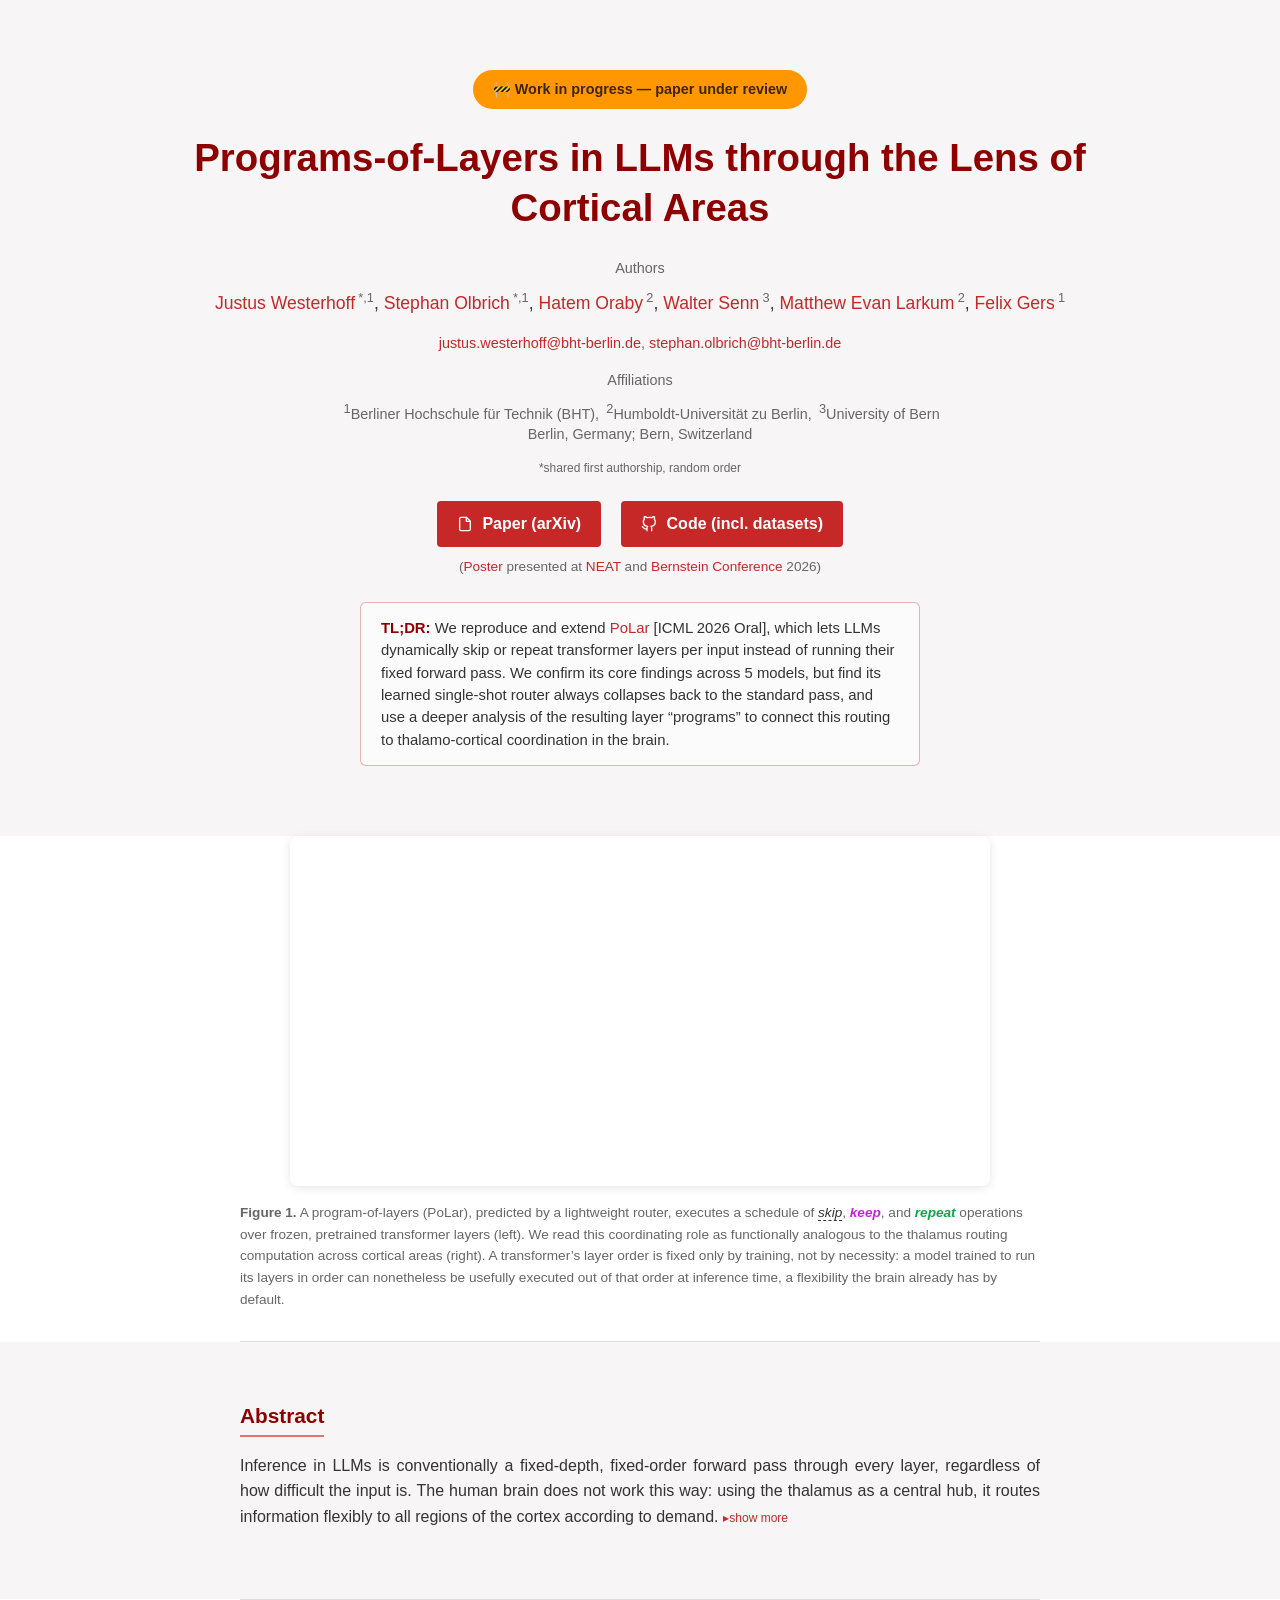
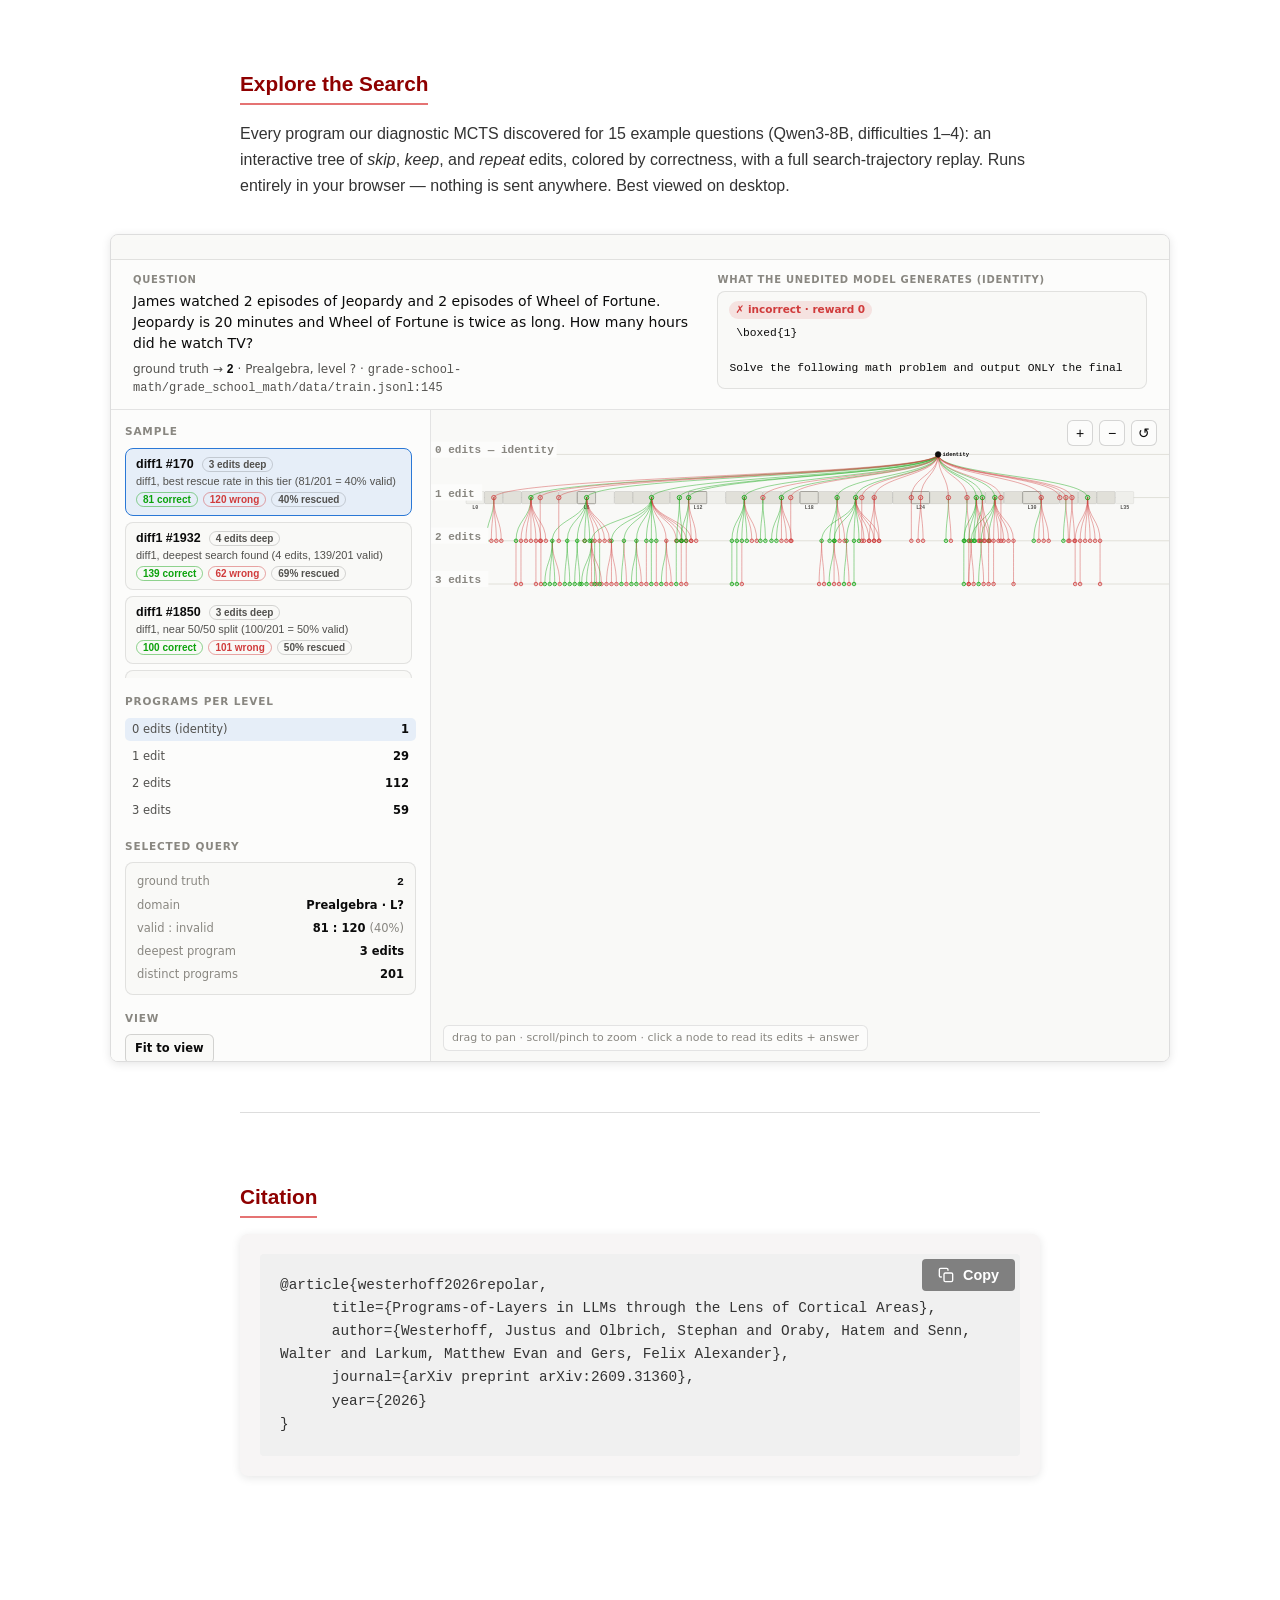
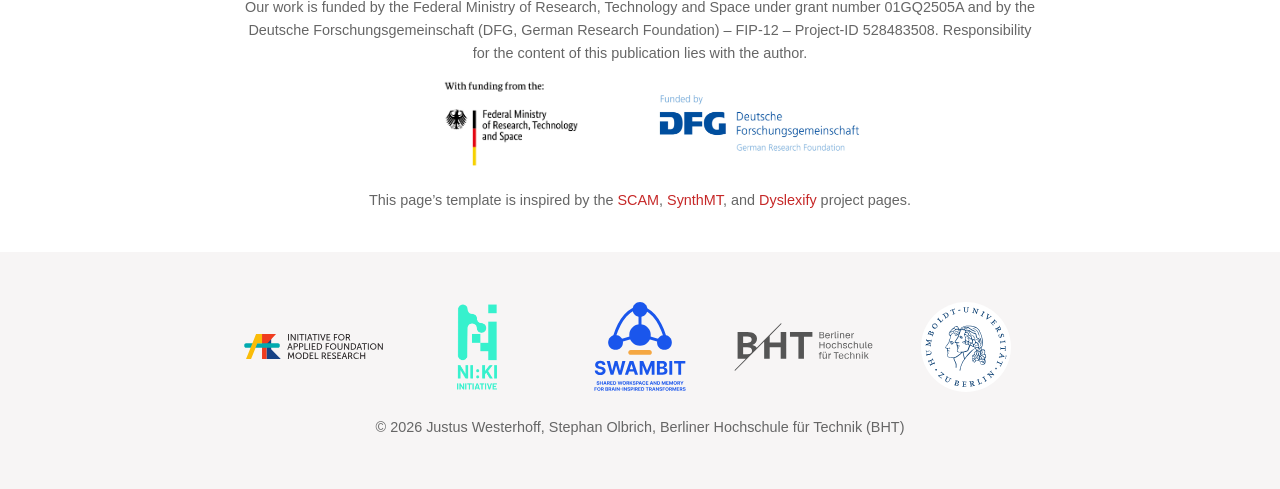
==== index.html @ afc5a44c "Use Bernstein Conference abstract DOI instead of the g-node link" ====
<!DOCTYPE html>
<html lang="en">

<head>
    <meta charset="UTF-8">
    <meta name="viewport" content="width=device-width, initial-scale=1.0">
    <title>RE-PoLar: Programs-of-Layers in LLMs through the Lens of Cortical Areas</title>
    <link rel="stylesheet" href="styles.css">
</head>

<body>
    <header class="header">
        <div class="container">
            <p class="wip-banner">🚧 Work in progress &mdash; paper under review</p>

            <h1>Programs-of-Layers in LLMs through the Lens of Cortical Areas</h1>

            <div class="authors">
                <p class="header-label">Authors</p>
                <p>
                    <a href="https://www.linkedin.com/in/justus-westerhoff/">Justus Westerhoff</a><sup>*,1</sup>,
                    <a href="https://www.linkedin.com/in/stephan-olbrich/">Stephan Olbrich</a><sup>*,1</sup>,
                    <a href="https://www.projekte.hu-berlin.de/de/larkum-de/people/about-us-1">Hatem
                        Oraby</a><sup>2</sup>,
                    <a
                        href="https://www.bme.master.unibe.ch/about_us/faculty/prof_dr_senn_walter_martin/index_eng.html">Walter
                        Senn</a><sup>3</sup>,
                    <a href="https://www.projekte.hu-berlin.de/en/larkum/people/matthew-larkum-en">Matthew Evan
                        Larkum</a><sup>2</sup>,
                    <a href="https://prof.bht-berlin.de/gers">Felix Gers</a><sup>1</sup>
                </p>
                <p class="affiliations contact">
                    <a href="mailto:justus.westerhoff@bht-berlin.de">justus.westerhoff@bht-berlin.de</a>,
                    <a href="mailto:stephan.olbrich@bht-berlin.de">stephan.olbrich@bht-berlin.de</a>
                </p>
                <p class="header-label">Affiliations</p>
                <p class="affiliations">
                    <sup>1</sup>Berliner Hochschule f&uuml;r Technik (BHT), <sup>2</sup>Humboldt-Universit&auml;t zu
                    Berlin, <sup>3</sup>University of Bern<br>
                    Berlin, Germany; Bern, Switzerland
                </p>
                <p class="affiliations shared-authorship">*shared first authorship, random order</p>
            </div>

            <div class="links">
                <a href="https://arxiv.org/abs/2609.31360" class="button" target="_blank" rel="noopener noreferrer">
                    <svg xmlns="http://www.w3.org/2000/svg" width="16" height="16" viewBox="0 0 24 24" fill="none"
                        stroke="currentColor" stroke-width="2" stroke-linecap="round" stroke-linejoin="round"
                        style="vertical-align: text-bottom; margin-right: 5px;">
                        <path d="M14 2H6a2 2 0 0 0-2 2v16a2 2 0 0 0 2 2h12a2 2 0 0 0 2-2V8z"></path>
                        <polyline points="14 2 14 8 20 8"></polyline>
                    </svg>
                    Paper (arXiv)
                </a>
                <a href="https://github.com/DATEXIS/RE-PoLar" class="button" target="_blank" rel="noopener noreferrer">
                    <svg xmlns="http://www.w3.org/2000/svg" width="16" height="16" viewBox="0 0 24 24" fill="none"
                        stroke="currentColor" stroke-width="2" stroke-linecap="round" stroke-linejoin="round"
                        style="vertical-align: text-bottom; margin-right: 5px;">
                        <path
                            d="M9 19c-5 1.5-5-2.5-7-3m14 6v-3.87a3.37 3.37 0 0 0-.94-2.61c3.14-.35 6.44-1.54 6.44-7A5.44 5.44 0 0 0 20 4.77 5.07 5.07 0 0 0 19.91 1S18.73.65 16 2.48a13.38 13.38 0 0 0-7 0C6.27.65 5.09 1 5.09 1A5.07 5.07 0 0 0 5 4.77a5.44 5.44 0 0 0-1.5 3.78c0 5.42 3.3 6.61 6.44 7A3.37 3.37 0 0 0 9 18.13V22">
                        </path>
                    </svg>
                    Code (incl. datasets)
                </a>
            </div>
            <p class="poster-note">(<a href="media/RE-PoLar-poster.pdf" target="_blank"
                    rel="noopener noreferrer">Poster</a> presented at
                <a href="https://www.kietzmannlab.uni-osnabrueck.de/neat2026/" target="_blank"
                    rel="noopener noreferrer">NEAT</a> and
                <a href="https://doi.org/10.12751/nncn.bc2026.077" target="_blank"
                    rel="noopener noreferrer">Bernstein Conference</a> 2026)</p>

            <p class="tldr-box"><strong>TL;DR:</strong> We reproduce and extend
                <a href="https://arxiv.org/abs/2606.06574" target="_blank" rel="noopener noreferrer">PoLar</a>
                [ICML 2026 Oral], which lets LLMs dynamically skip or repeat transformer layers per input instead
                of running their fixed forward pass. We confirm its core findings across 5 models, but find its
                learned single-shot router
                always collapses back to the standard pass, and use a deeper analysis of the resulting layer
                &ldquo;programs&rdquo; to connect this routing to thalamo-cortical coordination in the brain.
            </p>
        </div>
    </header>

    <section class="figure">
        <div class="container">
            <video class="figure-media" src="media/fig1.mp4" autoplay loop muted playsinline></video>
            <p class="figure-caption"><strong>Figure 1.</strong> A program-of-layers (PoLar), predicted by a lightweight
                router,
                executes a schedule of <em class="kw-skip">skip</em>, <em class="kw-keep">keep</em>, and
                <em class="kw-repeat">repeat</em> operations over frozen,
                pretrained transformer layers (left). We read this coordinating role as functionally analogous to
                the thalamus routing computation across cortical areas (right). A transformer&rsquo;s layer order is
                fixed only by training, not by necessity: a model trained to run its layers in order can nonetheless
                be usefully executed out of that order at inference time, a flexibility the brain already has by
                default.</p>
        </div>
    </section>

    <hr class="section-divider">

    <section class="abstract">
        <div class="container">
            <h2 class="section-heading">Abstract</h2>
            <details class="abstract-details">
                <summary>
                    <span class="abstract-preview">Inference in LLMs is conventionally a fixed-depth, fixed-order
                        forward pass through every layer, regardless of how difficult the input is. The human brain
                        does not work this way: using the thalamus as a central hub, it routes information flexibly
                        to all regions of the cortex according to demand.<span class="toggle-arrow"></span></span>
                </summary>
                <div class="abstract-rest">
                    <p>
                        <a href="https://openreview.net/forum?id=pl10b6EQAN" target="_blank"
                            rel="noopener noreferrer">Li et al. (2026)</a> recently showed, with a system they call
                        PoLar, that transformers can be given an analogous flexibility if their layers are treated
                        as a library of functions rather than a fixed sequence. Performance improves over the
                        standard forward pass when each input is dynamically routed through an adaptive sequence of
                        skipped or repeated contiguous layer blocks.
                    </p>
                    <p>We reconstructed PoLar&rsquo;s diagnostic MCTS in more detail than the original paper and
                        applied it across 5 models. We reproduced several of PoLar&rsquo;s findings: skipping
                        outperformed the standard pass, repeating outperformed skipping, and combining both
                        outperformed either alone. Shorter programs sufficed for easier questions, while harder
                        questions required more layer repeats. However, we failed to replicate the main claim
                        regarding their learned router for single-shot inference: its top-ranked prediction
                        consistently collapsed back to the standard pass, even though its top-<em>k</em> predicted
                        programs, taken together, did show a real accuracy gain.</p>
                    <p>Beyond reproduction, we find that a small number of generic programs are enough to solve most
                        of the questions. We also provide a much deeper analysis of these programs&rsquo; structure
                        and robustness: for example, we found that programs that correct errors are highly brittle
                        &mdash; undoing even a single edit inside a program typically breaks the correction.
                        Connecting this to the brain&rsquo;s routing mechanisms, PoLar mirrors principles of
                        thalamo-cortical coordination between cortical-area-like transformer layers.</p>
                    <p class="abstract-collapse"><a href="#" class="toggle-arrow-collapse">&#9652; show less</a></p>
                </div>
            </details>
        </div>
    </section>

    <hr class="section-divider">

    <section class="tree-viz">
        <div class="container">
            <h2 class="section-heading">Explore the Search</h2>
            <p class="tree-viz-intro">Every program our diagnostic MCTS discovered for 15 example questions
                (Qwen3-8B, difficulties 1&ndash;4): an interactive tree of <em class="kw-skip">skip</em>,
                <em class="kw-keep">keep</em>, and <em class="kw-repeat">repeat</em> edits, colored by
                correctness, with a full search-trajectory replay. Runs entirely in your browser
                &mdash; nothing is sent anywhere. Best viewed on desktop.</p>
        </div>
        <div class="tree-viz-frame-wrap">
            <div class="tree-viz-frame">
                <iframe src="media/tree_viz.html" title="MCTS program-tree visualizer" loading="lazy"></iframe>
            </div>
        </div>
    </section>

    <hr class="section-divider">

    <section class="citation">
        <div class="container">
            <h2 class="section-heading">Citation</h2>
            <div class="citation-box">
                <pre id="citation-text">@article{westerhoff2026repolar,
      title={Programs-of-Layers in LLMs through the Lens of Cortical Areas},
      author={Westerhoff, Justus and Olbrich, Stephan and Oraby, Hatem and Senn, Walter and Larkum, Matthew Evan and Gers, Felix Alexander},
      journal={arXiv preprint arXiv:2609.31360},
      year={2026}
}</pre>
                <button id="copy-citation" class="button">
                    <svg xmlns="http://www.w3.org/2000/svg" width="16" height="16" viewBox="0 0 24 24" fill="none"
                        stroke="currentColor" stroke-width="2" stroke-linecap="round" stroke-linejoin="round"
                        style="vertical-align: text-bottom; margin-right: 5px;">
                        <rect x="9" y="9" width="13" height="13" rx="2" ry="2"></rect>
                        <path d="M5 15H4a2 2 0 0 1-2-2V4a2 2 0 0 1 2-2h9a2 2 0 0 1 2 2v1"></path>
                    </svg>
                    Copy
                </button>
            </div>
        </div>
    </section>

    <section class="acknowledgement">
        <div class="container">
            <p class="ack-funding">Our work is funded by the Federal Ministry of Research, Technology and Space
                under grant number 01GQ2505A and by the Deutsche Forschungsgemeinschaft (DFG, German Research
                Foundation) &ndash; FIP-12 &ndash; Project-ID 528483508. Responsibility for the content of this
                publication lies with the author.</p>
            <div class="funding-logo-row">
                <img class="logo-img" src="media/logos/logo_bmftr.png"
                    alt="Federal Ministry of Research, Technology and Space (BMFTR)">
                <img class="logo-img" src="media/logos/logo_dfg.png" alt="Deutsche Forschungsgemeinschaft (DFG)">
            </div>
            <p>This page&rsquo;s template is inspired by the
                <a href="https://bliss-e-v.github.io/SCAM-project-page/" target="_blank"
                    rel="noopener noreferrer">SCAM</a>,
                <a href="https://datexis.github.io/SynthMT-project-page/" target="_blank"
                    rel="noopener noreferrer">SynthMT</a>, and
                <a href="https://hufe.info/dyslexify/" target="_blank" rel="noopener noreferrer">Dyslexify</a>
                project pages.</p>
        </div>
    </section>

    <footer>
        <div class="container">
            <div class="logo-row">
                <img class="logo-img" src="media/logos/logo_applfm.svg"
                    alt="Initiative for Applied Foundation Model Research">
                <img class="logo-img" src="media/logos/logo_niki.png" alt="NI:KI Initiative">
                <img class="logo-img" src="media/logos/logo_swambit.svg" alt="SWAMBIT">
                <img class="logo-img" src="media/logos/logo_bht.svg" alt="Berliner Hochschule f&uuml;r Technik">
                <img class="logo-img" src="media/logos/logo_hu.svg" alt="Humboldt-Universit&auml;t zu Berlin">
            </div>
            <p>&copy; 2026 Justus Westerhoff, Stephan Olbrich, Berliner Hochschule f&uuml;r Technik (BHT)</p>
        </div>
    </footer>

    <script src="script.js"></script>
</body>

</html>
---- styles.css ----
/* Base Styles */
:root {
    /* Primary colors (red) */
    --primary: #c62828;
    --primary-light: #e57373;
    --primary-dark: #8e0000;
    --secondary: #ff6d00;

    /* Text colors */
    --text-dark: #333;
    --text-light: #666;

    /* Background colors */
    --background: #fff;
    --background-alt: #f7f5f5;
    --border: #ddd;

    /* Semantic colors */
    --warning: #ff9800;
    --warning-dark: #e65100;

    /* Common properties */
    --box-shadow: 0 2px 10px rgba(0, 0, 0, 0.1);
}

* {
    margin: 0;
    padding: 0;
    box-sizing: border-box;
}

body {
    font-family: 'Segoe UI', Tahoma, Geneva, Verdana, sans-serif;
    line-height: 1.6;
    color: var(--text-dark);
    background-color: var(--background);
}

.container {
    width: 90%;
    max-width: 1200px;
    margin: 0 auto;
    padding: 20px;
}

/* Typography */
h1,
h2 {
    margin-bottom: 1rem;
    line-height: 1.3;
    text-align: center;
}

p {
    margin-bottom: 1rem;
}

a {
    color: var(--primary);
    text-decoration: none;
}

a:hover {
    text-decoration: underline;
}

/* Buttons */
.button {
    display: inline-block;
    padding: 10px 20px;
    background-color: var(--primary);
    color: white;
    border-radius: 4px;
    text-decoration: none;
    font-weight: 600;
    transition: background-color 0.3s ease;
}

.button:hover {
    background-color: var(--primary-dark);
    text-decoration: none;
}

/* Header */
.header {
    background-color: var(--background-alt);
    padding: 50px 0;
    text-align: center;
}

.wip-banner {
    display: inline-block;
    margin: 0 auto 1.5rem;
    padding: 8px 20px;
    background-color: var(--warning);
    color: #402400;
    border-radius: 20px;
    font-weight: 700;
    font-size: 0.9rem;
}

.header h1 {
    font-size: 2.4rem;
    max-width: 900px;
    margin: 0 auto 1.5rem;
    color: var(--primary-dark);
}

.header sup {
    font-size: 0.8rem;
    color: var(--text-light);
    margin-left: 0.2rem;
}

.header-label {
    font-size: 0.9rem;
    color: var(--text-light);
    margin-bottom: 0.5rem;
}

.authors {
    margin-bottom: 1.5rem;
    font-size: 1.1rem;
}

.affiliations {
    font-size: 0.9rem;
    color: var(--text-light);
    margin-top: 0.5rem;
    line-height: 1.4;
}

.shared-authorship {
    font-size: 0.75rem;
}

.links {
    display: flex;
    justify-content: center;
    gap: 20px;
    flex-wrap: wrap;
}

.poster-note {
    margin: 0.6rem 0 0;
    font-size: 0.85rem;
    color: var(--text-light);
    text-align: center;
}

/* TL;DR box -- same translucent-card treatment as hufe.info/dyslexify's
   TL;DR (rgba(255,255,255,0.4) over its purple hero, subtle tinted border),
   just swapped to this page's red accent. */
.tldr-box {
    max-width: 560px;
    margin: 24px auto 0;
    padding: 14px 20px;
    background: rgba(255, 255, 255, 0.6);
    border: 1px solid rgba(198, 40, 40, 0.35);
    border-radius: 6px;
    font-size: 0.93rem;
    line-height: 1.5;
    text-align: left;
}

.tldr-box strong {
    color: var(--primary-dark);
}

/* Figure Section */
.figure {
    padding: 0 0 10px;
    background-color: var(--background);
}

.figure .container {
    padding-top: 0;
}

.figure-media {
    display: block;
    max-width: 700px;
    width: 100%;
    margin: 0 auto;
    border-radius: 8px;
    box-shadow: var(--box-shadow);
}

.figure-caption {
    max-width: 800px;
    margin: 1rem auto 0;
    font-size: 0.85rem;
    color: var(--text-light);
    text-align: left;
}

/* Matches the legend swatches in fig1: keep = magenta bar, repeat = green bar,
   skip = dashed/hollow outline. */
.figure-caption .kw-skip {
    color: var(--text-dark);
    border-bottom: 1px dashed var(--text-dark);
}

.figure-caption .kw-keep {
    color: #c026d3;
    font-weight: 600;
}

.figure-caption .kw-repeat {
    color: #16a34a;
    font-weight: 600;
}

/* Section titles -- adapted from hufe.info/dyslexify's h2.section-heading /
   hr.section-divider pattern (left-aligned, underlined heading + a thin
   divider between sections), swapped to this page's red accent. */
hr.section-divider {
    border: none;
    border-top: 1px solid var(--border);
    max-width: 800px;
    margin: 0 auto;
}

.section-heading {
    display: inline-block;
    text-align: left;
    font-size: 1.3rem;
    font-weight: 600;
    color: var(--primary-dark);
    margin: 0 0 1rem;
    padding-bottom: 6px;
    border-bottom: 2px solid var(--primary-light);
}

/* Narrow these sections' containers to match the 800px-wide text columns
   inside them, so the left-aligned section heading lines up with the text. */
.abstract .container,
.tree-viz .container,
.citation .container,
.acknowledgement .container,
footer .container {
    max-width: 840px;
}

/* Abstract Section */
.abstract {
    padding: 40px 0 50px;
    background-color: var(--background-alt);
}

.abstract-details summary {
    cursor: pointer;
    list-style: none;
}

.abstract-details summary::-webkit-details-marker {
    display: none;
}

.abstract-preview {
    display: block;
    max-width: 800px;
    margin: 0 auto;
    text-align: justify;
}

.toggle-arrow {
    display: inline-block;
    margin-left: 0.3rem;
    color: var(--primary);
    font-size: 0.75em;
}

.toggle-arrow::before {
    content: "\25B8 show more";
}

.abstract-details[open] .toggle-arrow::before {
    content: "\25BE show less";
}

/* When open, the "show less" control moves to the end of the abstract
   instead of staying at the top next to the preview text. */
.abstract-details[open] summary .toggle-arrow {
    display: none;
}

.abstract-collapse {
    display: none;
    text-align: center;
    margin-top: 1.5rem !important;
}

.abstract-details[open] .abstract-collapse {
    display: block;
}

.toggle-arrow-collapse {
    font-size: 0.85em;
}

.abstract-rest p {
    max-width: 800px;
    margin-left: auto;
    margin-right: auto;
    margin-top: 1rem;
    text-align: justify;
}

.abstract-rest p:first-of-type {
    margin-top: 1.5rem;
}

/* Tree Visualizer Section */
.tree-viz {
    padding: 50px 0;
    background-color: var(--background);
}

.tree-viz-intro {
    max-width: 800px;
    text-align: left;
}

.tree-viz-frame-wrap {
    width: 90%;
    max-width: 1100px;
    margin: 0 auto;
    padding: 0 20px;
}

.tree-viz-frame {
    position: relative;
    height: 92vh;
    min-height: 560px;
    max-height: 1050px;
    border-radius: 8px;
    overflow: hidden;
    box-shadow: var(--box-shadow);
    background-color: var(--background-alt);
    border: 1px solid var(--border);
}

.tree-viz-frame iframe {
    display: block;
    width: 100%;
    height: 100%;
    border: 0;
}

/* Citation Section */
.citation {
    padding: 50px 0;
    background-color: var(--background);
}

.citation-box {
    max-width: 800px;
    margin: 0 auto;
    background-color: var(--background-alt);
    border-radius: 8px;
    padding: 20px;
    box-shadow: var(--box-shadow);
    position: relative;
}

.citation-box pre {
    background-color: #f0f0f0;
    padding: 20px;
    border-radius: 4px;
    white-space: pre-wrap;
    margin-bottom: 0;
    font-family: monospace;
    font-size: 0.9rem;
}

.citation-box button {
    position: absolute;
    top: 25px;
    right: 25px;
    background-color: #808080;
    color: white;
    border: none;
    border-radius: 4px;
    padding: 8px 16px;
    font-size: 0.9rem;
    cursor: pointer;
    transition: background-color 0.3s ease;
}

.citation-box button:hover {
    background-color: #666666;
}

/* Logos -- adapted from SynthMT's .logos/.logo-row pattern; lives in the
   footer now, above the copyright line.
   Grid instead of flex: a fixed column count guarantees exactly one row on
   desktop no matter how wide any individual logo's native aspect ratio is
   (columns shrink to fit), and the mobile breakpoint below switches to
   fewer, larger columns instead of cramming/wrapping oddly. */
.logo-row {
    display: grid;
    grid-template-columns: repeat(5, 1fr);
    align-items: center;
    gap: 16px;
}

.logo-img {
    width: 100%;
    height: auto;
    max-height: 90px;
    object-fit: contain;
    justify-self: center;
}

/* Acknowledgement & Funding -- adapted from SynthMT's .acknowledgement /
   .ack-funding pattern. */
.acknowledgement {
    padding: 30px 0 20px;
    background-color: var(--background);
    text-align: center;
    font-size: 0.9rem;
    color: var(--text-light);
}

.acknowledgement p:last-child {
    margin-bottom: 0;
}

.ack-funding {
    max-width: 800px;
    margin: 0 auto 0.5rem;
    font-weight: 500;
}

.funding-logo-row {
    display: grid;
    grid-template-columns: repeat(2, minmax(0, 220px));
    justify-content: center;
    align-items: center;
    gap: 24px;
    margin: 0 auto 1rem;
}

.funding-logo-row .logo-img {
    max-height: 100px;
}

/* Footer */
footer {
    padding: 30px 0;
    text-align: center;
    background-color: var(--background-alt);
    color: var(--text-light);
}

footer .logo-row {
    margin-bottom: 24px;
}

footer p {
    margin-bottom: 0;
    font-size: 0.9rem;
}

/* Responsive */
@media (max-width: 768px) {
    .header h1 {
        font-size: 1.8rem;
    }

    .citation-box {
        word-break: break-all;
    }

    .citation-box button {
        position: static;
        display: block;
        margin: 15px auto 0;
    }

    .logo-row {
        grid-template-columns: repeat(2, 1fr);
        row-gap: 24px;
    }
}

@media (max-width: 480px) {
    .container {
        padding: 16px;
    }

    .header {
        padding: 36px 0;
    }

    .header h1 {
        font-size: 1.5rem;
    }

    .authors {
        font-size: 1rem;
    }

    .tldr-box {
        font-size: 0.88rem;
        padding: 12px 16px;
    }

    .links {
        gap: 12px;
    }

    .button {
        padding: 9px 14px;
        font-size: 0.9rem;
    }

    .tree-viz-frame {
        height: 70vh;
    }
}
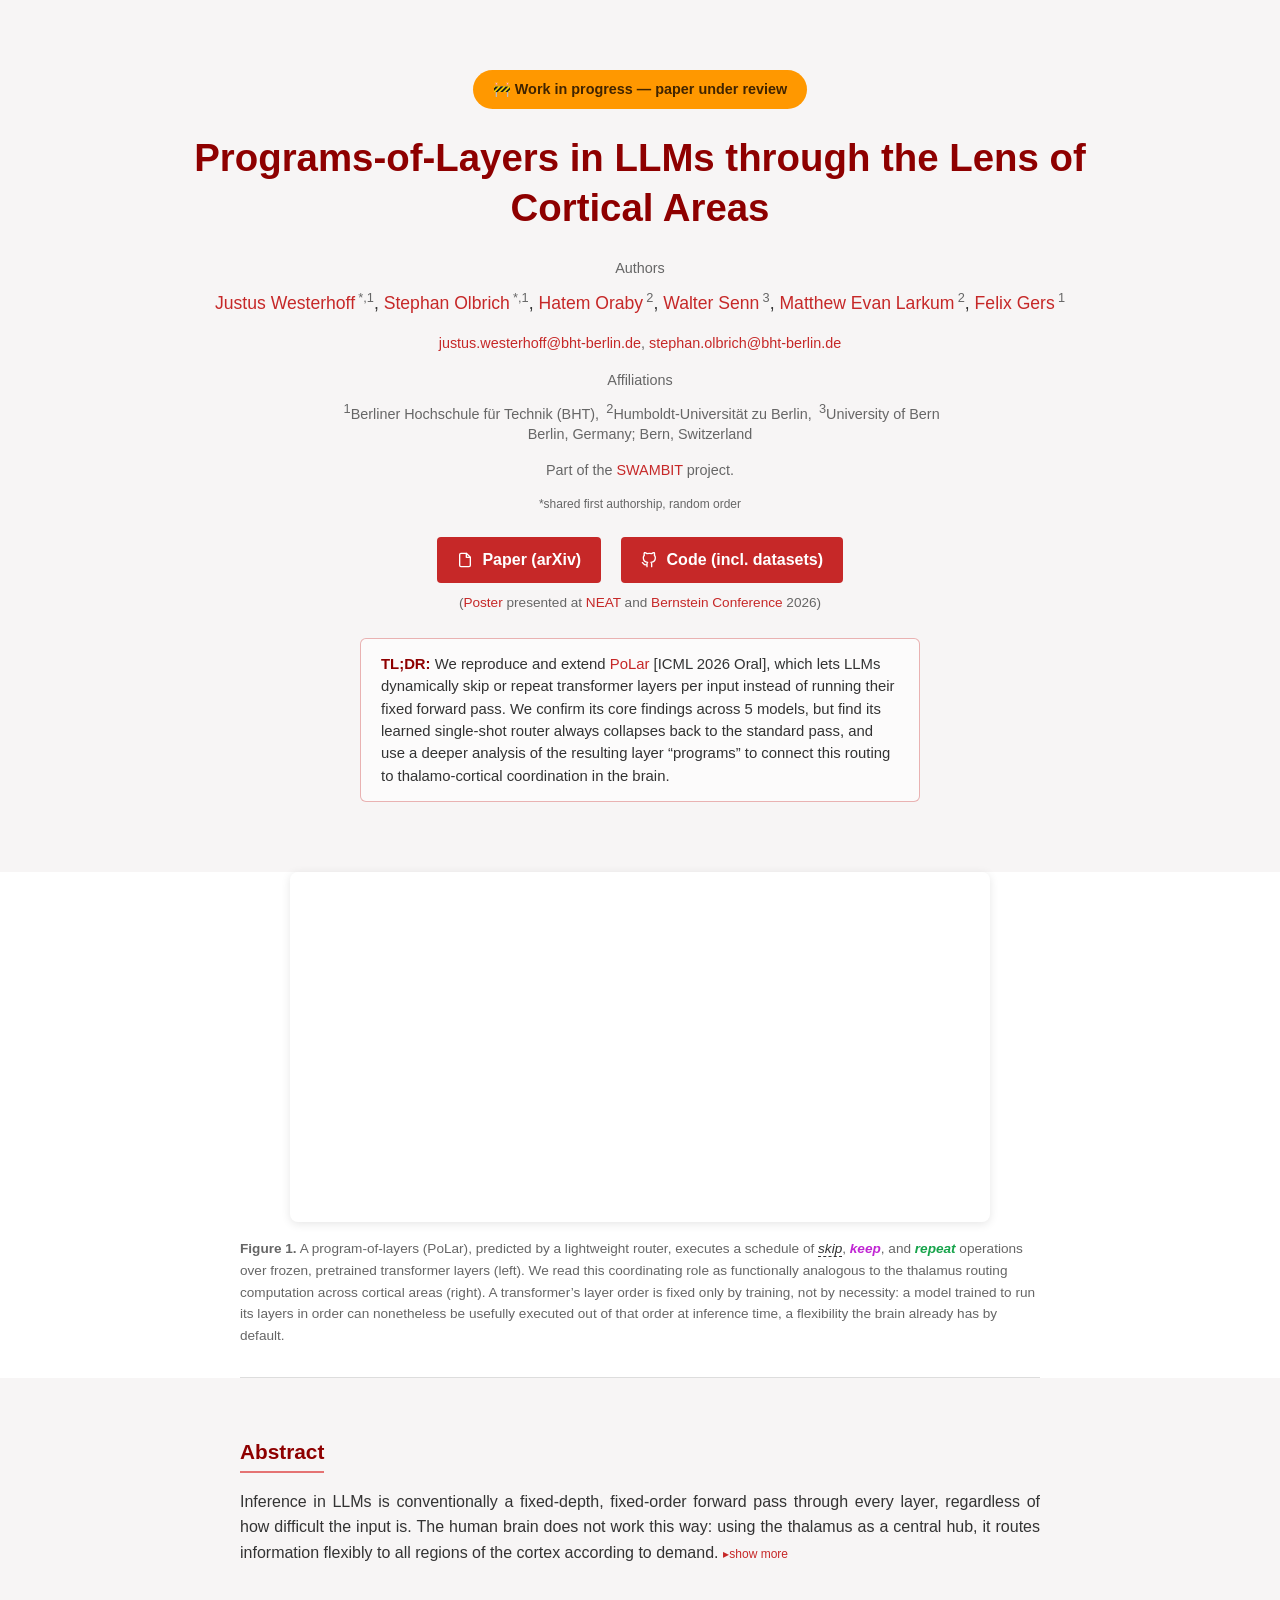
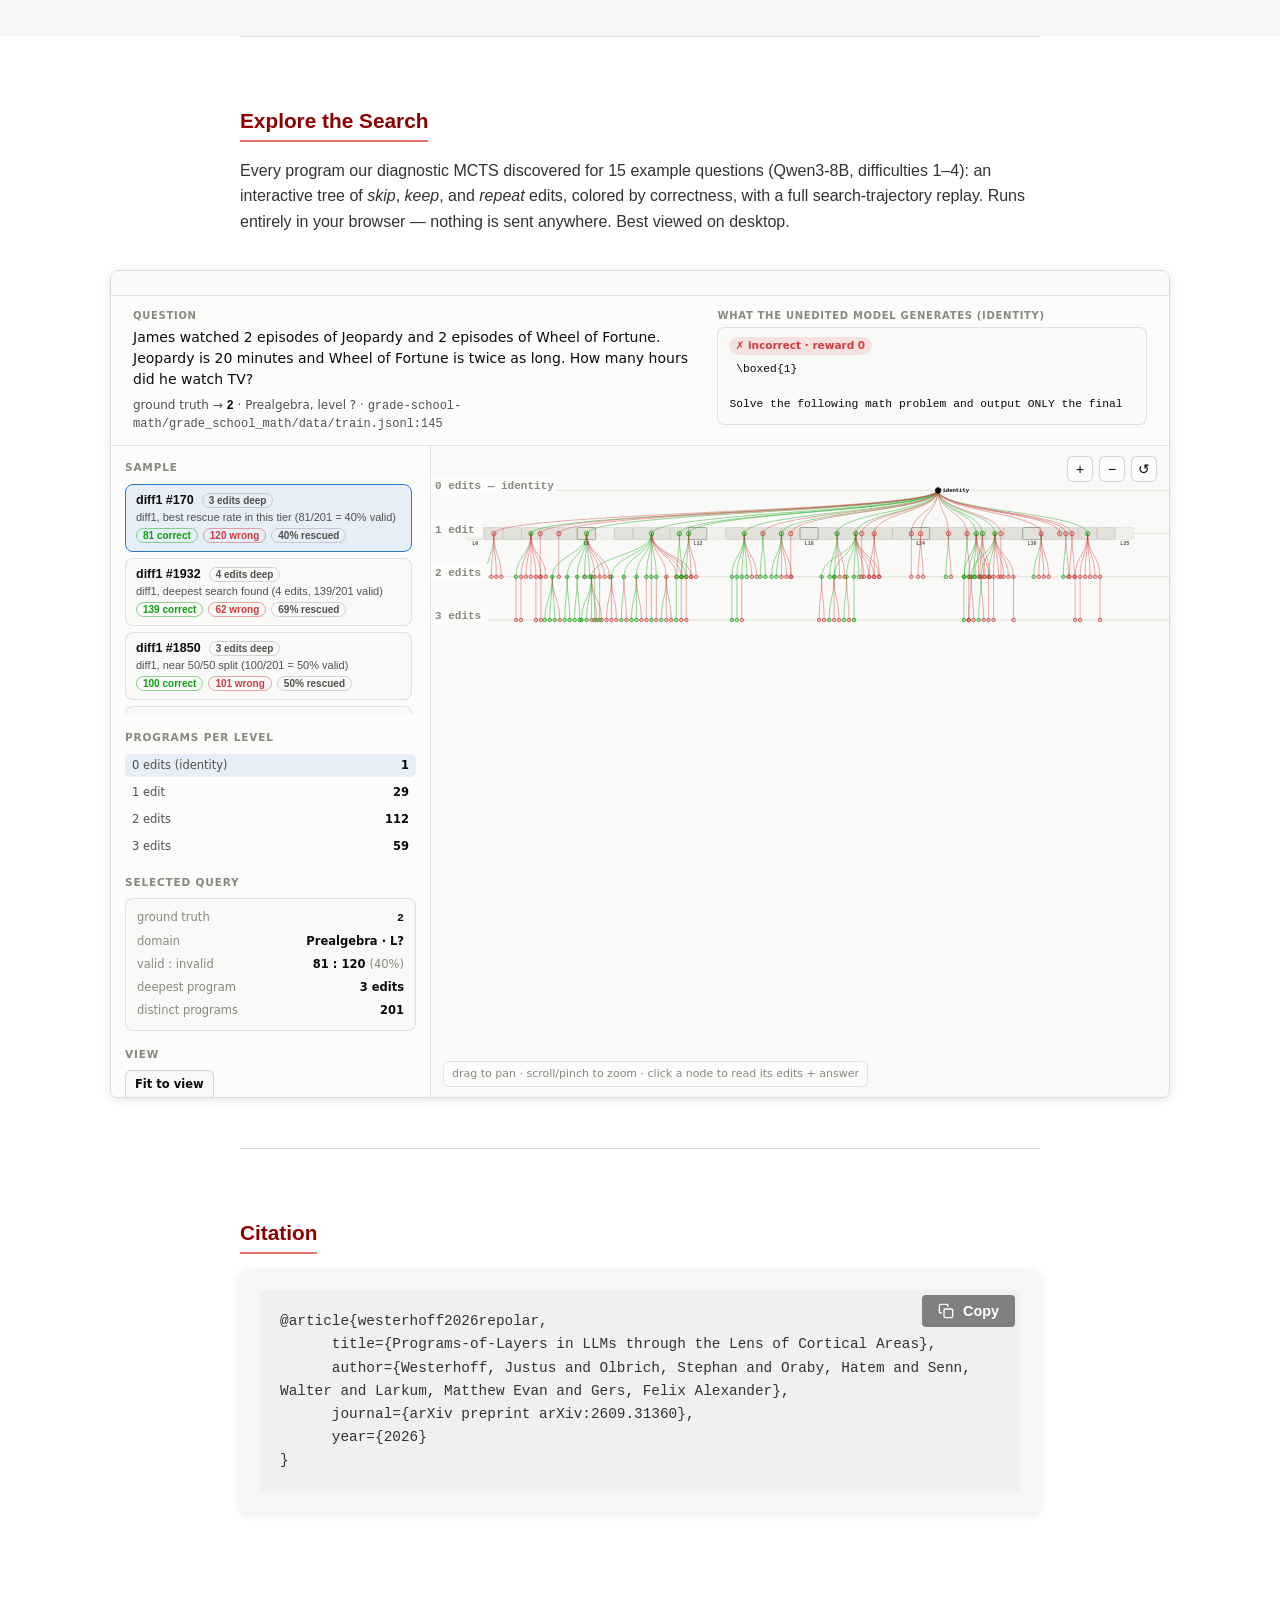
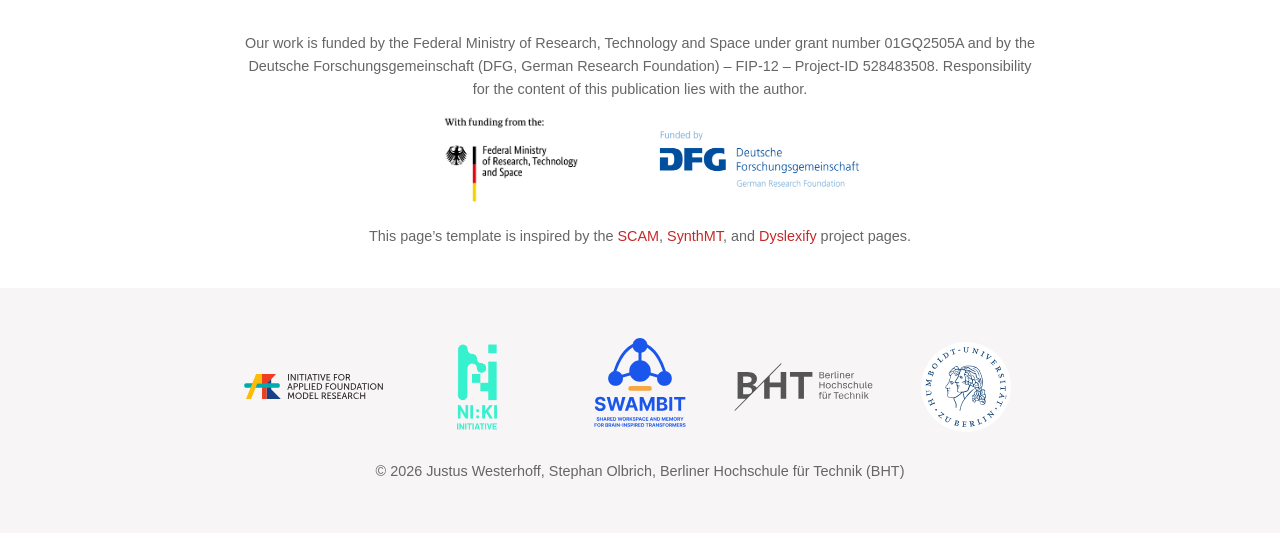
==== commit 29b9cb9a: "Link SWAMBIT logo and add project mention in header" ====
--- a/index.html
+++ b/index.html
@@ -5,6 +5,36 @@
     <meta charset="UTF-8">
     <meta name="viewport" content="width=device-width, initial-scale=1.0">
     <title>RE-PoLar: Programs-of-Layers in LLMs through the Lens of Cortical Areas</title>
+
+    <meta name="description"
+        content="We reproduce and extend PoLar (ICML 2026 Oral), which lets LLMs dynamically skip or repeat transformer layers per input instead of running their fixed forward pass.">
+    <link rel="canonical" href="https://datexis.github.io/RE-PoLar/">
+
+    <meta property="og:type" content="website">
+    <meta property="og:locale" content="en_US">
+    <meta property="og:url" content="https://datexis.github.io/RE-PoLar/">
+    <meta property="og:site_name" content="RE-PoLar">
+    <meta property="og:title" content="RE-PoLar: Programs-of-Layers in LLMs through the Lens of Cortical Areas">
+    <meta property="og:description"
+        content="We reproduce and extend PoLar (ICML 2026 Oral), which lets LLMs dynamically skip or repeat transformer layers per input instead of running their fixed forward pass.">
+    <meta property="og:image" content="https://datexis.github.io/RE-PoLar/media/og-preview.png">
+    <meta property="og:image:width" content="1200">
+    <meta property="og:image:height" content="630">
+    <meta property="og:image:alt"
+        content="Figure 1: frozen transformer layers routed per-token as keep/skip/repeat, next to a thalamo-cortical analogy diagram">
+
+    <meta name="twitter:card" content="summary_large_image">
+    <meta name="twitter:title" content="RE-PoLar: Programs-of-Layers in LLMs through the Lens of Cortical Areas">
+    <meta name="twitter:description"
+        content="We reproduce and extend PoLar (ICML 2026 Oral), which lets LLMs dynamically skip or repeat transformer layers per input instead of running their fixed forward pass.">
+    <meta name="twitter:image" content="https://datexis.github.io/RE-PoLar/media/og-preview.png">
+
+    <link rel="icon" href="media/favicon.svg" type="image/svg+xml">
+    <link rel="alternate icon" href="media/favicon-32.png" type="image/png" sizes="32x32">
+    <link rel="icon" href="media/favicon-16.png" type="image/png" sizes="16x16">
+    <link rel="icon" href="media/favicon-48.png" type="image/png" sizes="48x48">
+    <link rel="apple-touch-icon" href="media/favicon-180.png">
+
     <link rel="stylesheet" href="styles.css">
 </head>
 
@@ -39,6 +69,8 @@
                     Berlin, <sup>3</sup>University of Bern<br>
                     Berlin, Germany; Bern, Switzerland
                 </p>
+                <p class="affiliations">Part of the <a href="https://swambit.github.io/project/" target="_blank"
+                        rel="noopener noreferrer">SWAMBIT</a> project.</p>
                 <p class="affiliations shared-authorship">*shared first authorship, random order</p>
             </div>
 
@@ -207,7 +239,9 @@
                 <img class="logo-img" src="media/logos/logo_applfm.svg"
                     alt="Initiative for Applied Foundation Model Research">
                 <img class="logo-img" src="media/logos/logo_niki.png" alt="NI:KI Initiative">
-                <img class="logo-img" src="media/logos/logo_swambit.svg" alt="SWAMBIT">
+                <a href="https://swambit.github.io/project/" target="_blank" rel="noopener noreferrer">
+                    <img class="logo-img" src="media/logos/logo_swambit.svg" alt="SWAMBIT">
+                </a>
                 <img class="logo-img" src="media/logos/logo_bht.svg" alt="Berliner Hochschule f&uuml;r Technik">
                 <img class="logo-img" src="media/logos/logo_hu.svg" alt="Humboldt-Universit&auml;t zu Berlin">
             </div>
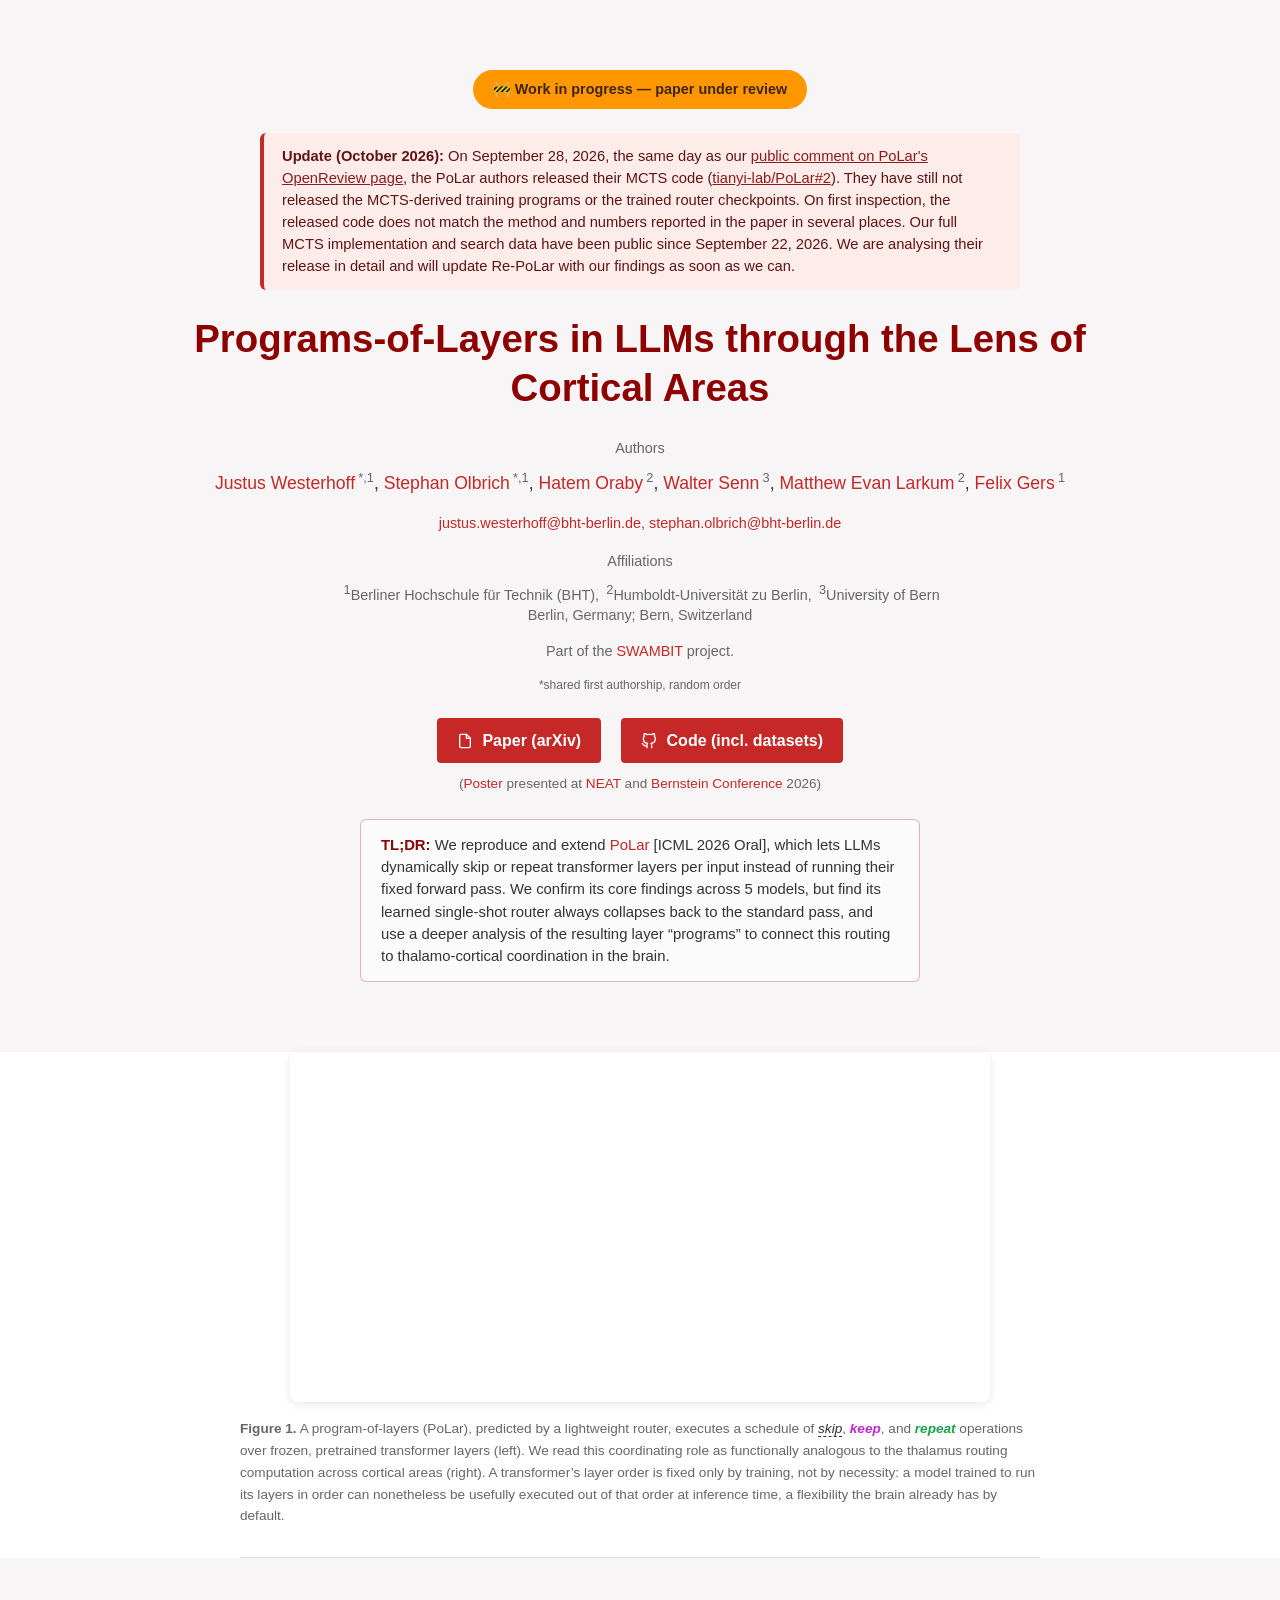
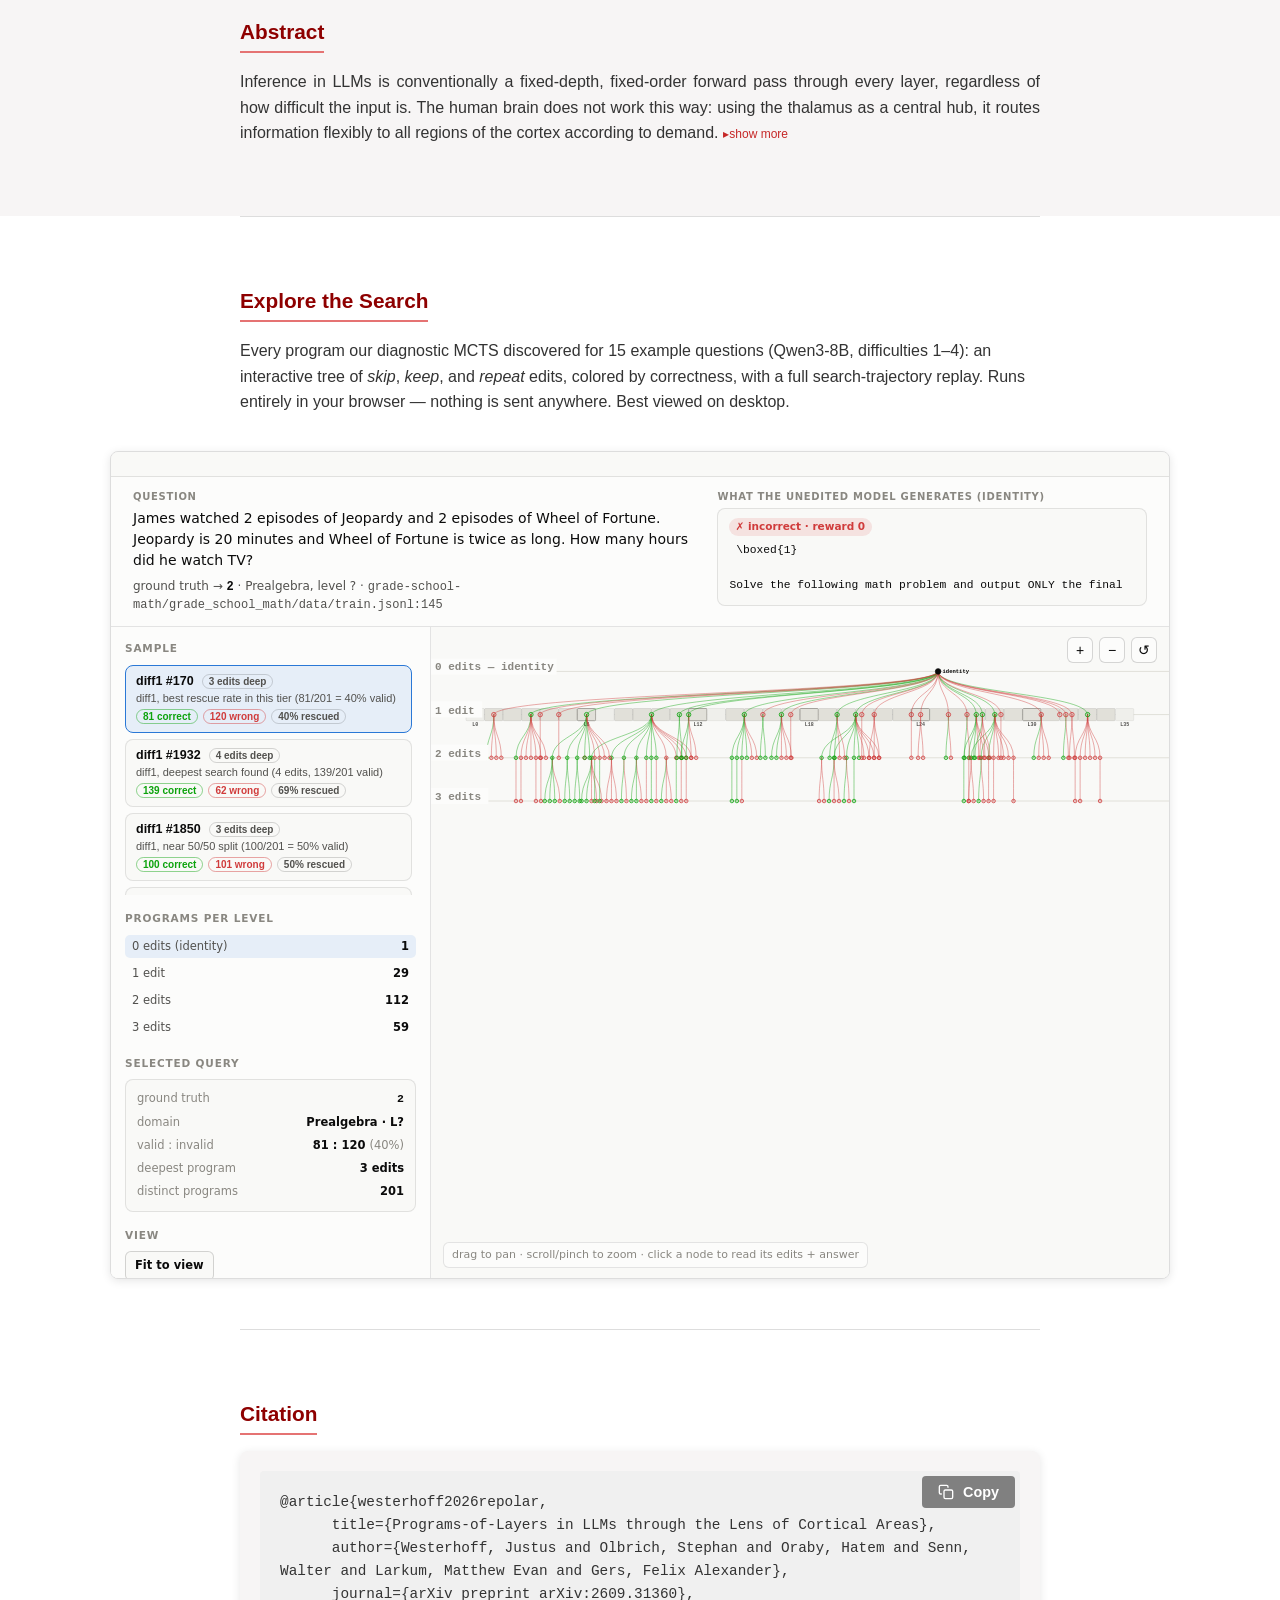
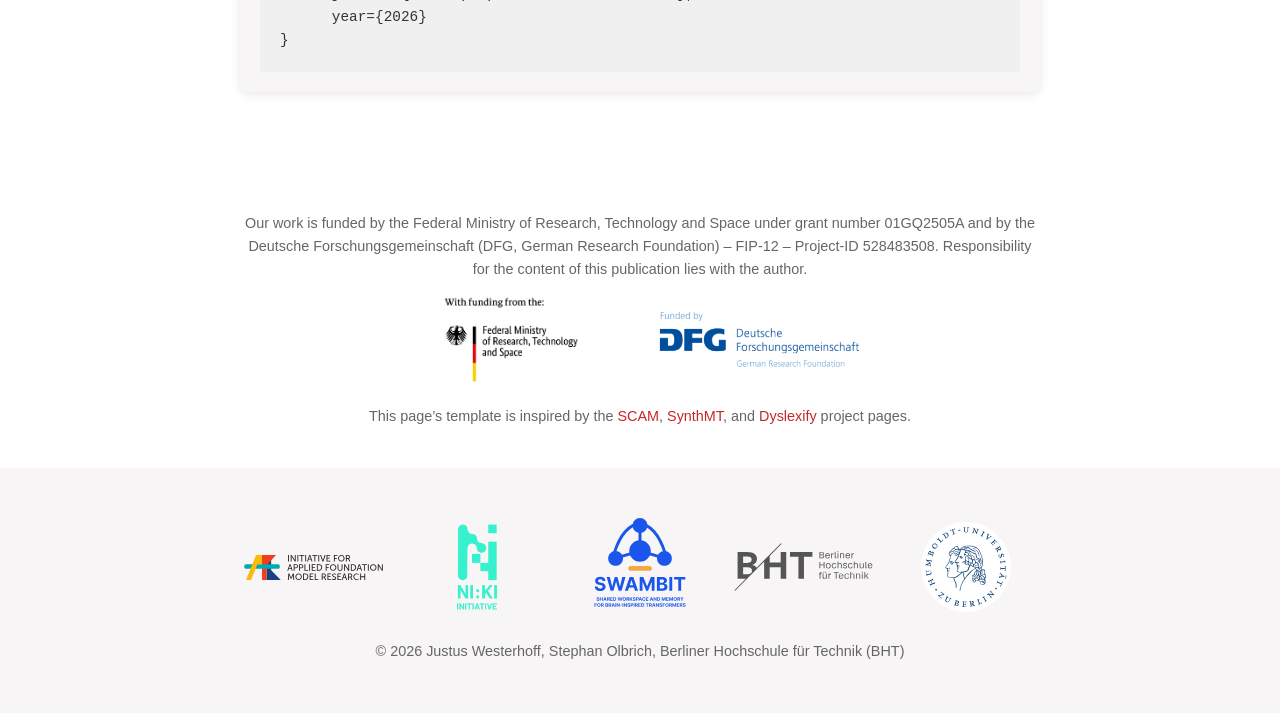
==== commit d66e11fb: "Add notice on PoLar's partial artifact release Claude-Session: https://claude.ai/code/session_0176WX" ====
--- a/index.html
+++ b/index.html
@@ -42,6 +42,16 @@
     <header class="header">
         <div class="container">
             <p class="wip-banner">🚧 Work in progress &mdash; paper under review</p>
+            <div class="notice-banner">
+                <strong>Update (October 2026):</strong> On September 28, 2026, the same day as our
+                <a href="https://openreview.net/forum?id=pl10b6EQAN">public comment on PoLar's OpenReview page</a>,
+                the PoLar authors released their MCTS code
+                (<a href="https://github.com/tianyi-lab/PoLar/issues/2">tianyi-lab/PoLar#2</a>).
+                They have still not released the MCTS-derived training programs or the trained router checkpoints.
+                On first inspection, the released code does not match the method and numbers reported in the paper in several places.
+                Our full MCTS implementation and search data have been public since September 22, 2026.
+                We are analysing their release in detail and will update Re-PoLar with our findings as soon as we can.
+            </div>
 
             <h1>Programs-of-Layers in LLMs through the Lens of Cortical Areas</h1>
 
--- a/styles.css
+++ b/styles.css
@@ -97,6 +97,24 @@
     border-radius: 20px;
     font-weight: 700;
     font-size: 0.9rem;
+}
+
+.notice-banner {
+    max-width: 760px;
+    margin: 0 auto 1.5rem;
+    padding: 12px 18px;
+    border-left: 4px solid #c62828;
+    background: #fdecea;
+    color: #5f1414;
+    border-radius: 6px;
+    text-align: left;
+    font-size: 0.92rem;
+    line-height: 1.5;
+}
+
+.notice-banner a {
+    color: #8e1b1b;
+    text-decoration: underline;
 }
 
 .header h1 {
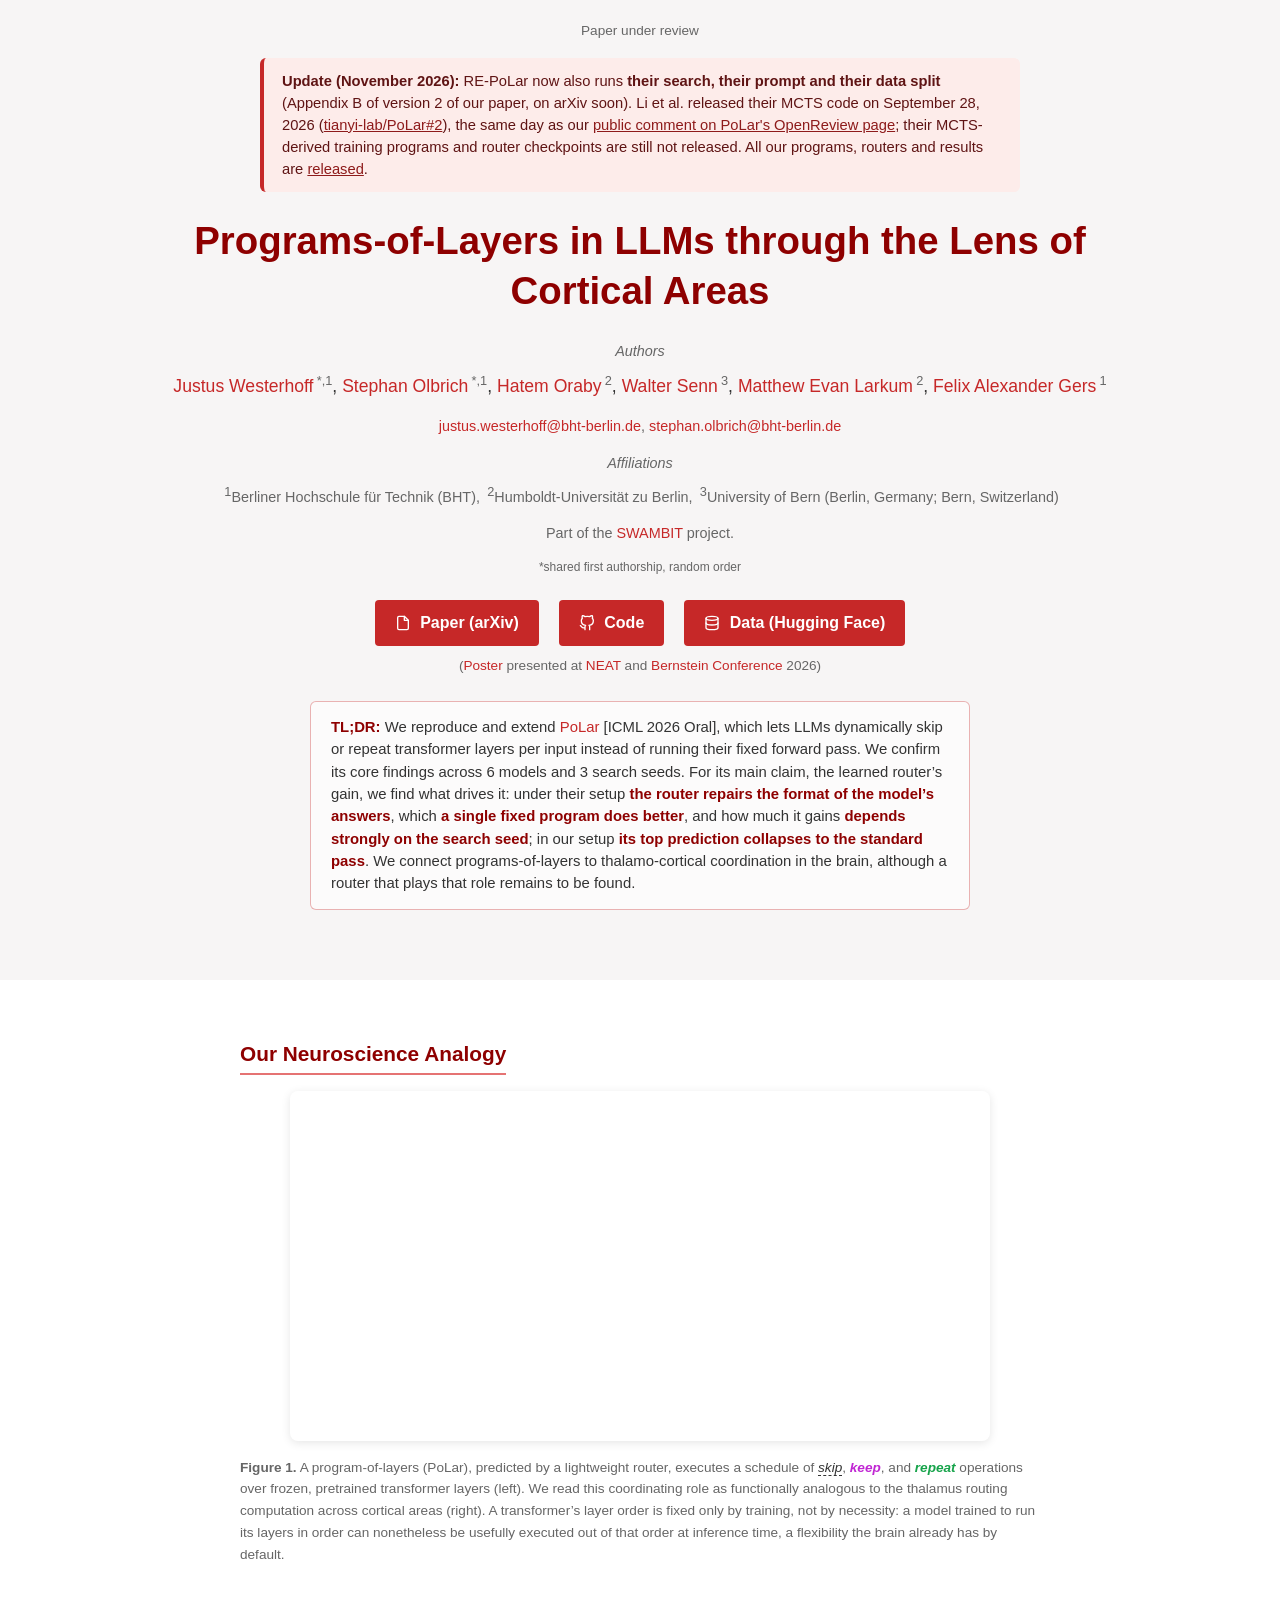
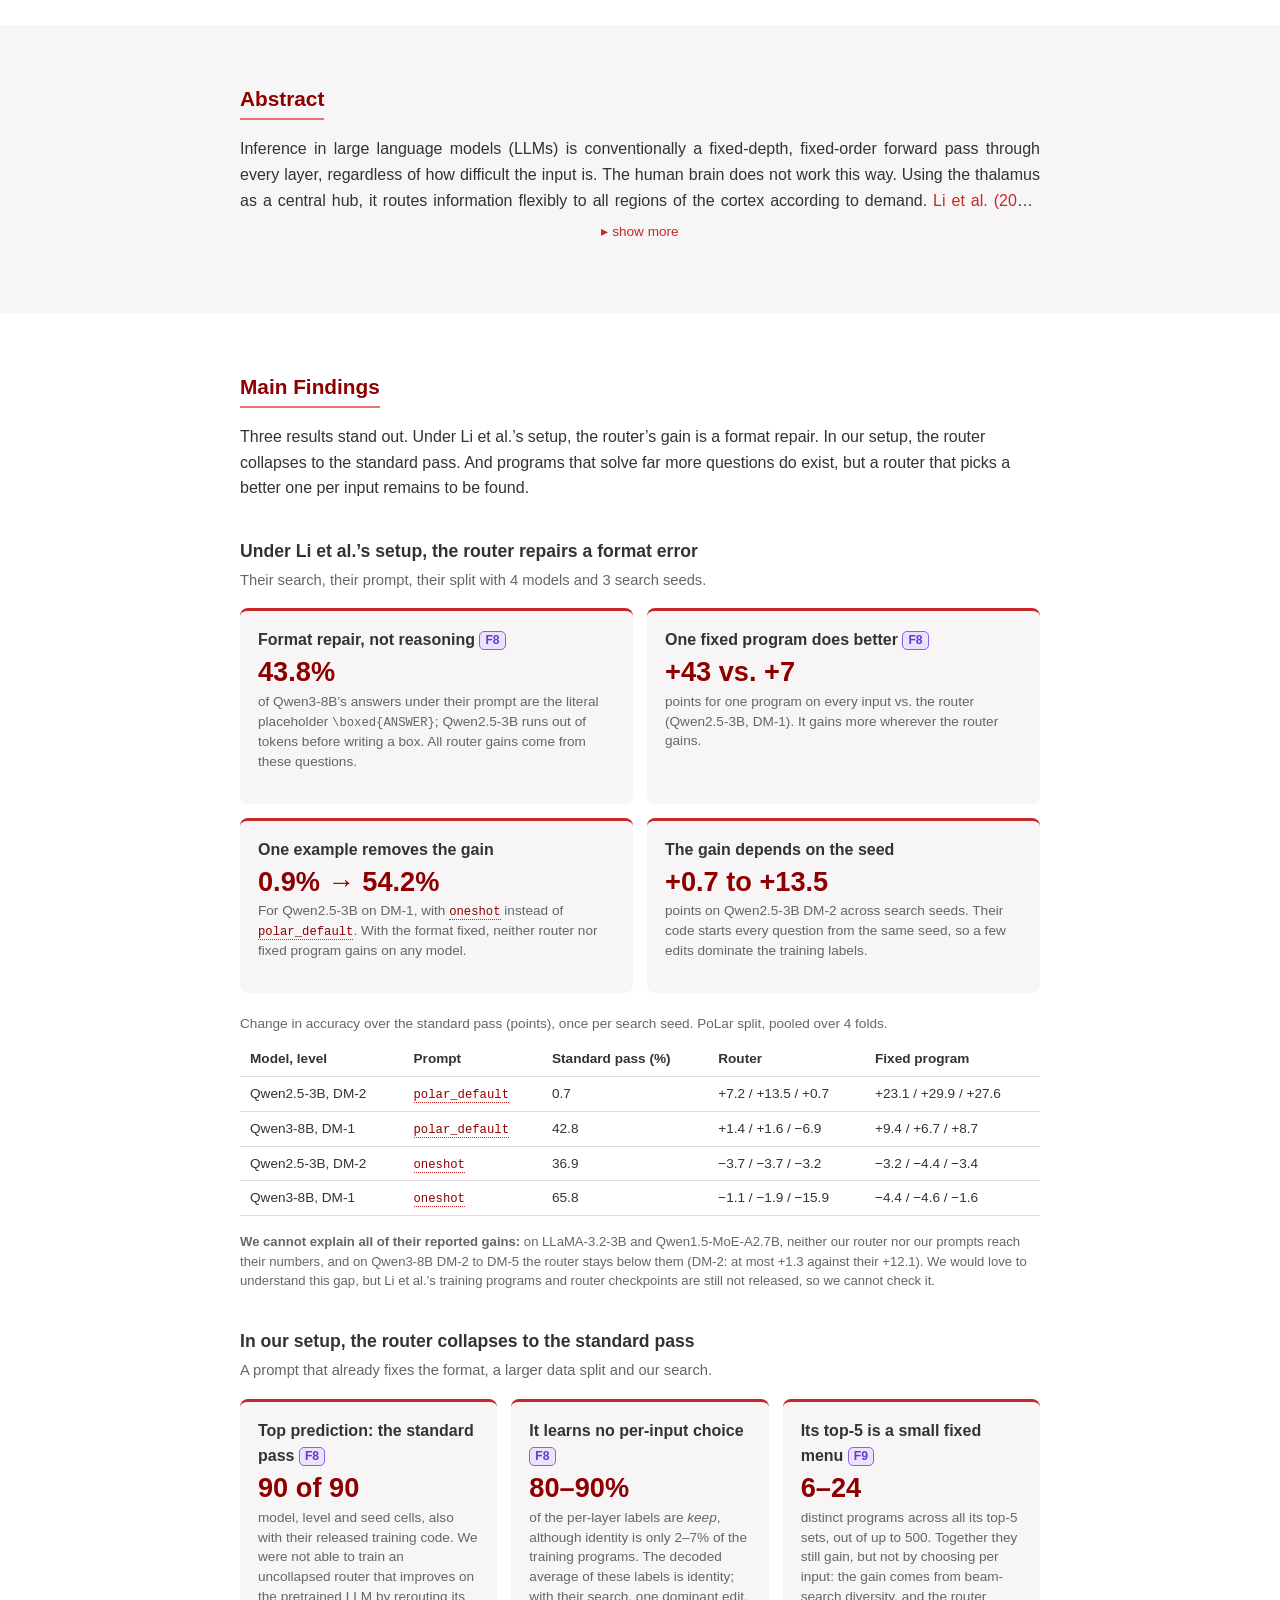
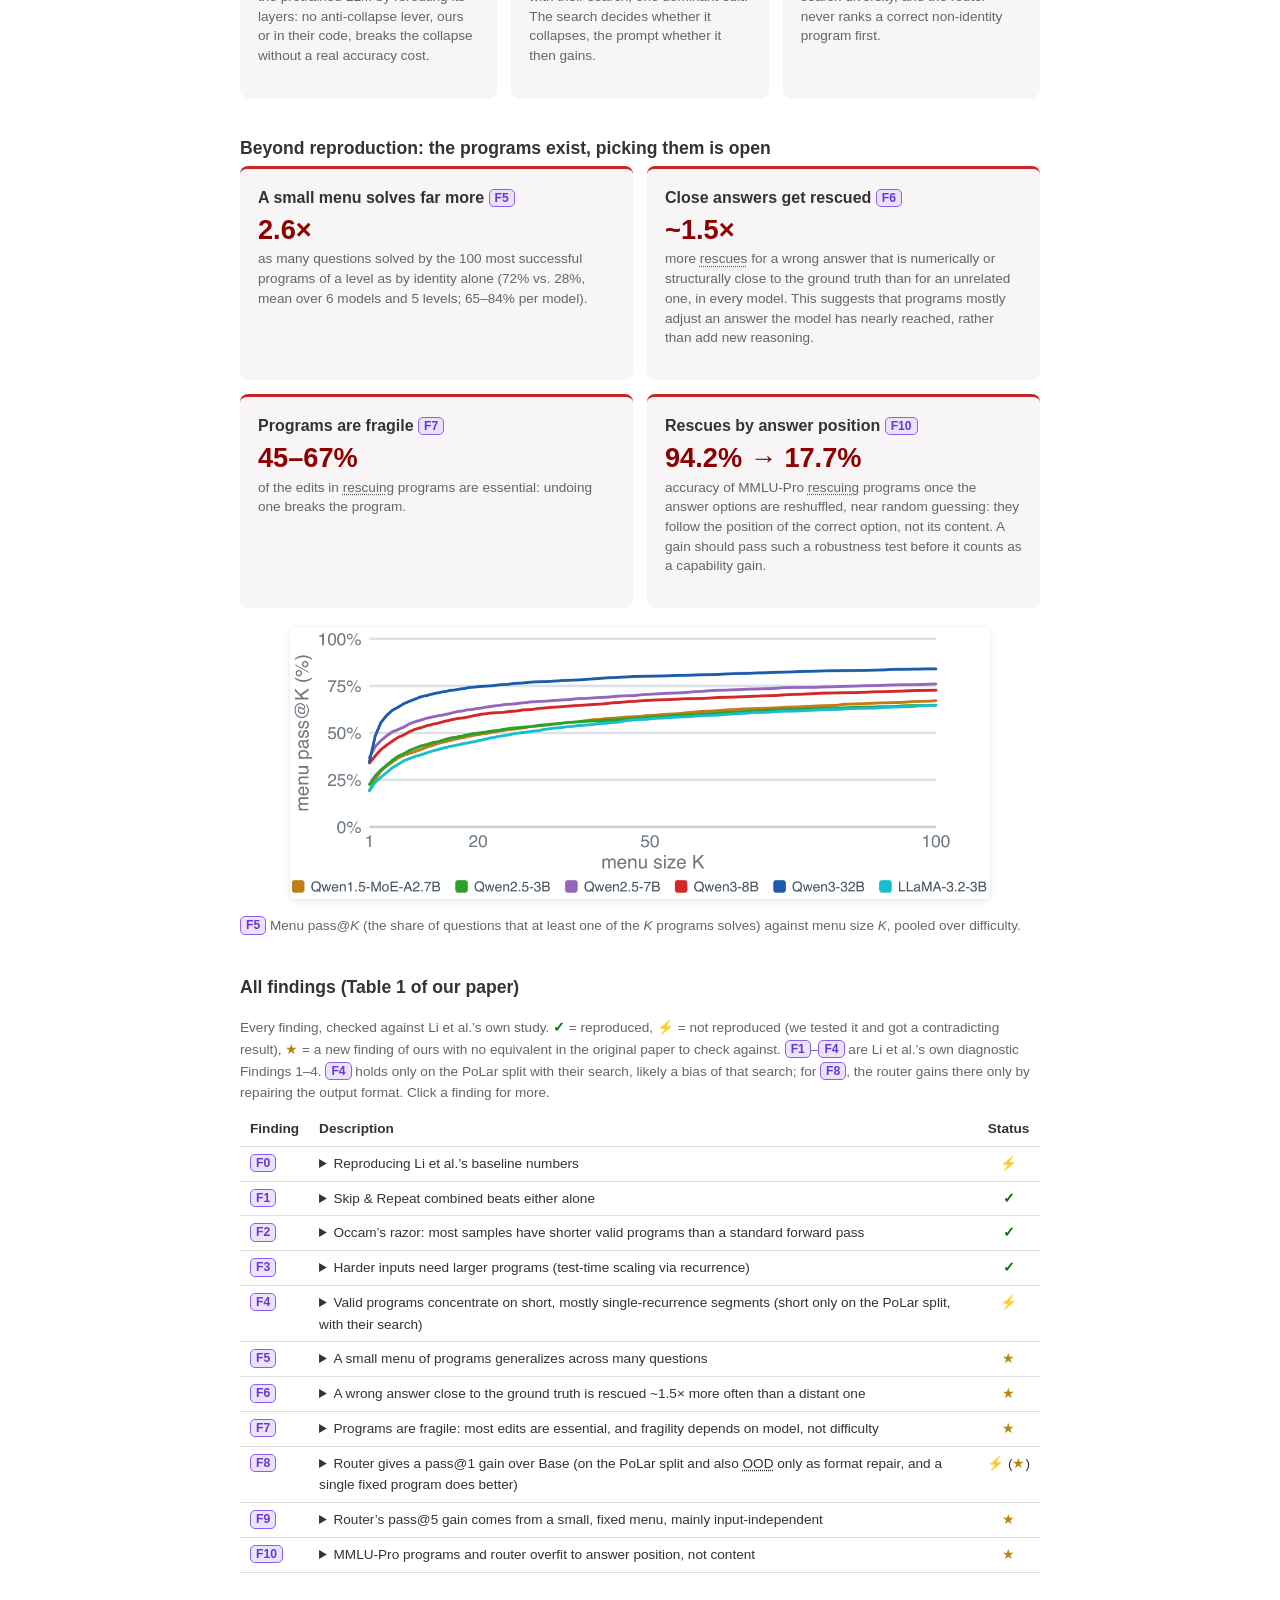
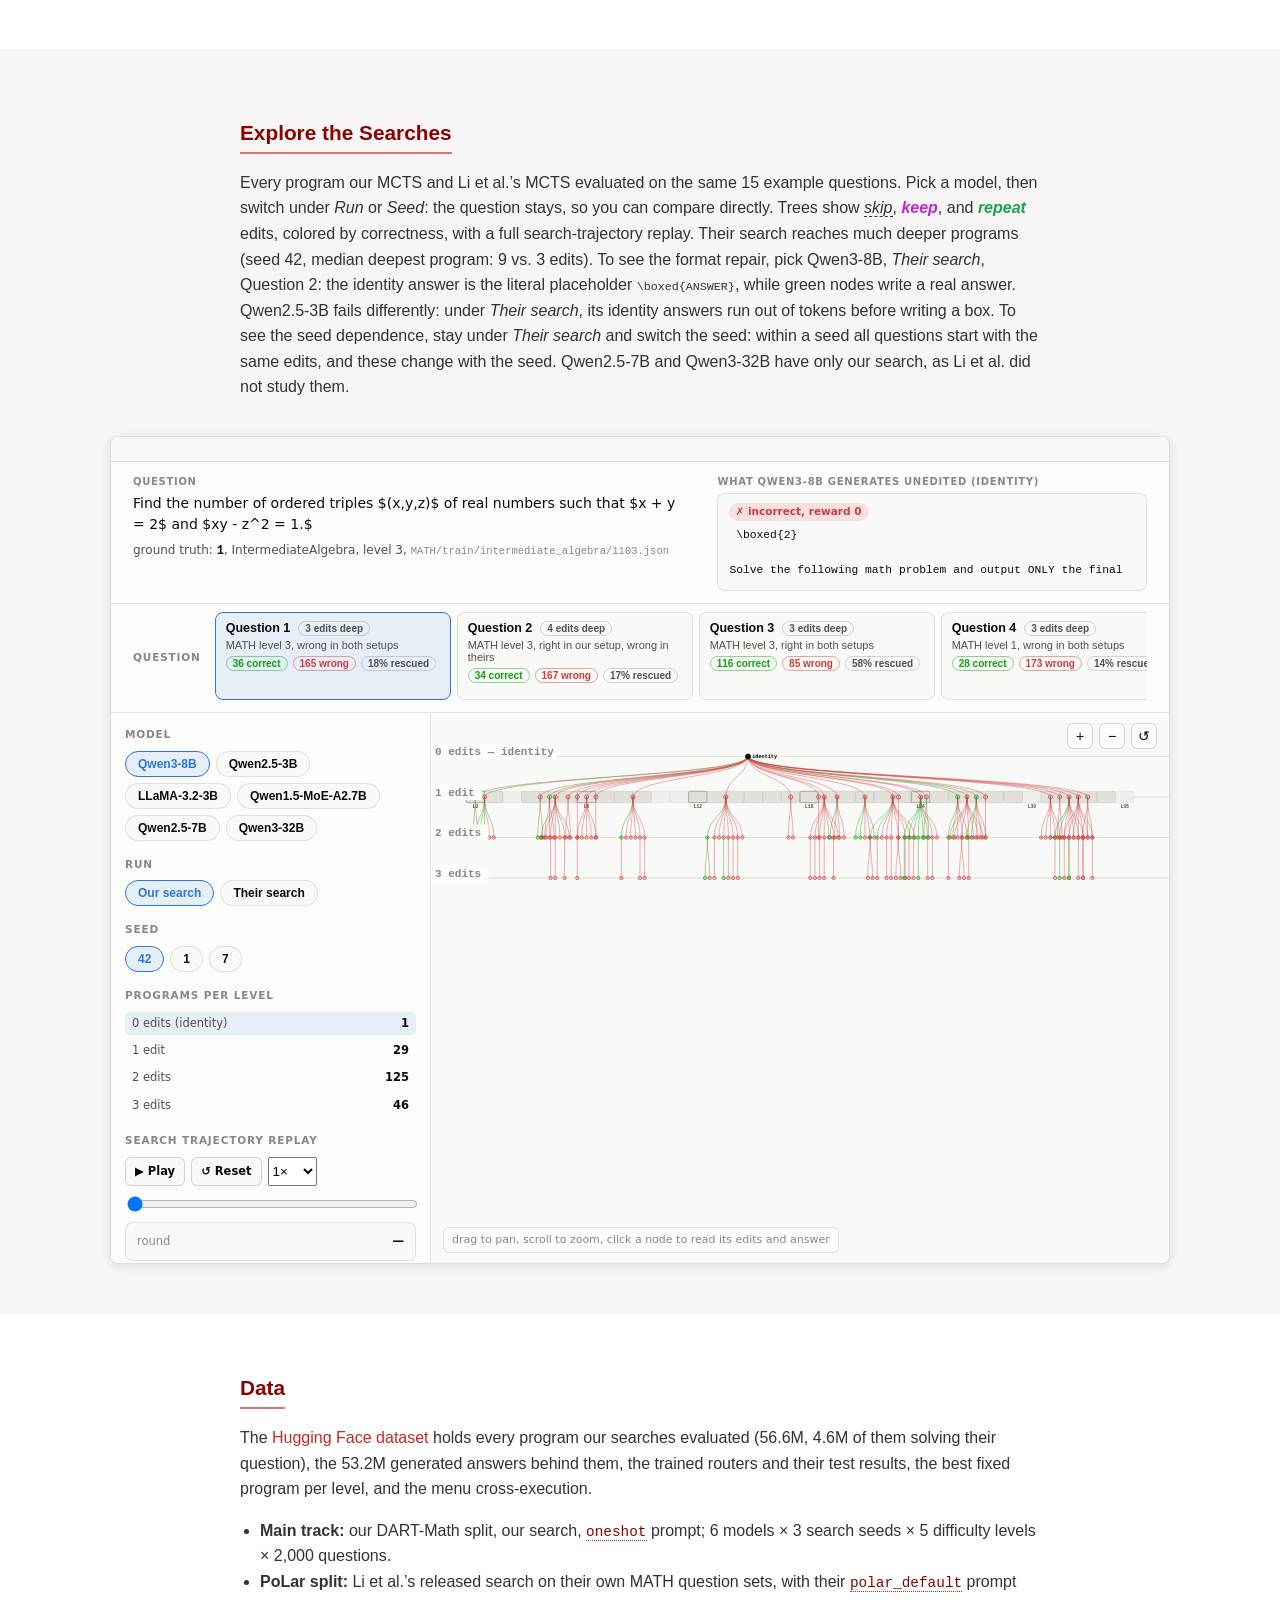
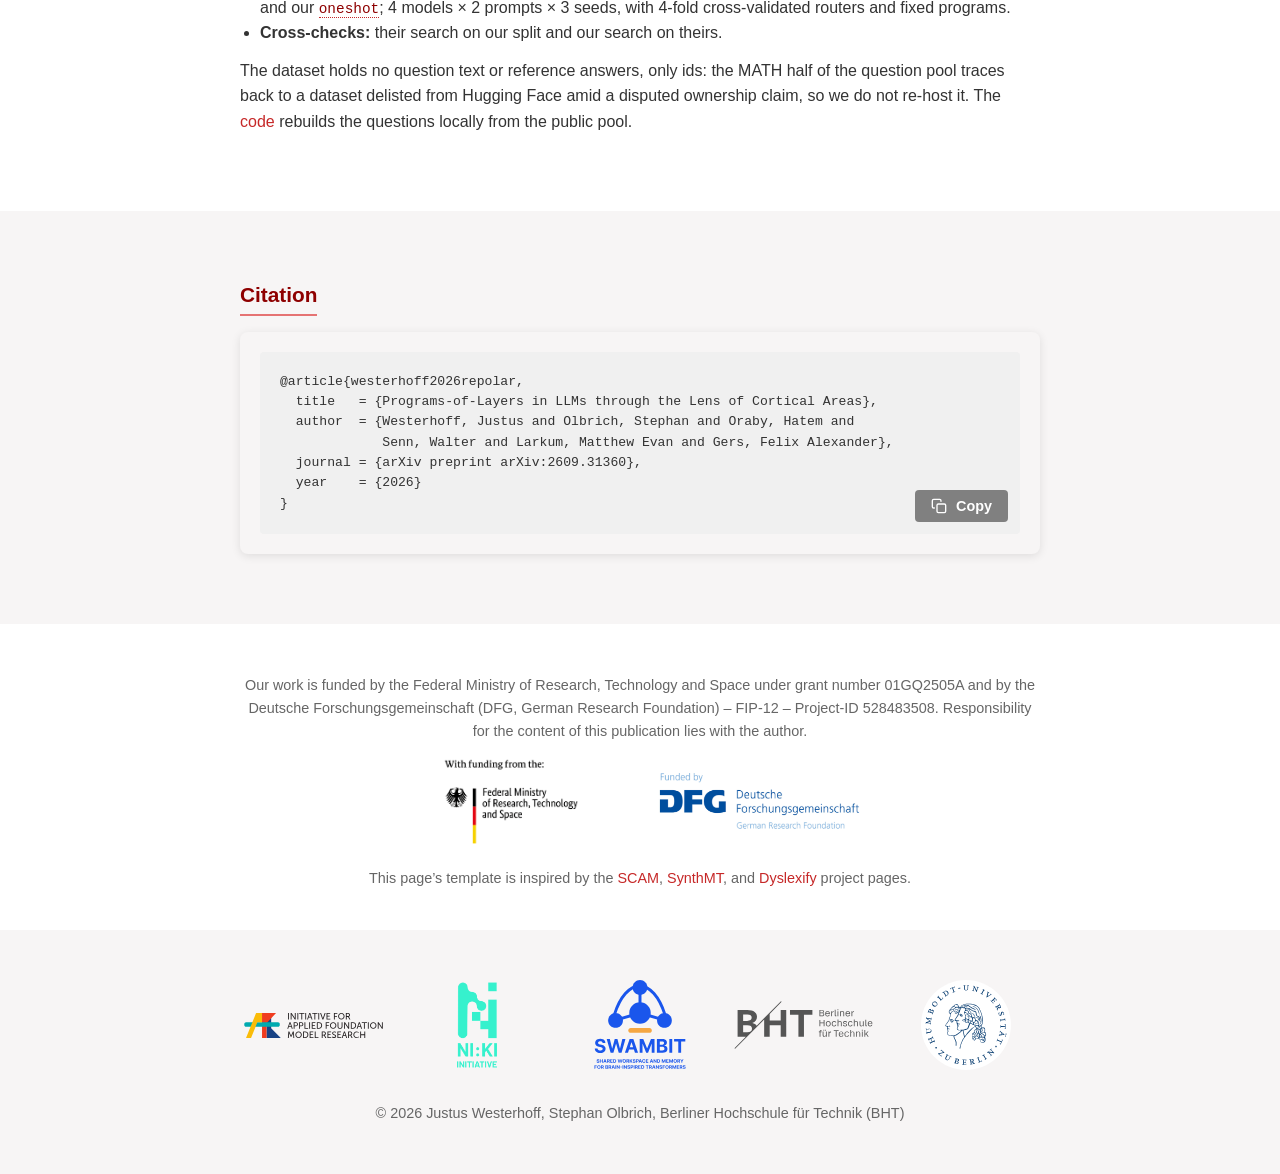
==== commit 549b6b51: "v2 project page: findings, seed table, viewer with both searches and 3 seeds" ====
--- a/index.html
+++ b/index.html
@@ -41,16 +41,17 @@
 <body>
     <header class="header">
         <div class="container">
-            <p class="wip-banner">🚧 Work in progress &mdash; paper under review</p>
+            <p class="status-note">Paper under review</p>
             <div class="notice-banner">
-                <strong>Update (October 2026):</strong> On September 28, 2026, the same day as our
-                <a href="https://openreview.net/forum?id=pl10b6EQAN">public comment on PoLar's OpenReview page</a>,
-                the PoLar authors released their MCTS code
-                (<a href="https://github.com/tianyi-lab/PoLar/issues/2">tianyi-lab/PoLar#2</a>).
-                They have still not released the MCTS-derived training programs or the trained router checkpoints.
-                On first inspection, the released code does not match the method and numbers reported in the paper in several places.
-                Our full MCTS implementation and search data have been public since September 22, 2026.
-                We are analysing their release in detail and will update Re-PoLar with our findings as soon as we can.
+                <strong>Update (November 2026):</strong> RE-PoLar now also runs
+                <strong>their search, their prompt and their data split</strong> (Appendix B of version 2
+                of our paper, on arXiv soon).
+                Li et al. released their MCTS code on September 28, 2026
+                (<a href="https://github.com/tianyi-lab/PoLar/issues/2">tianyi-lab/PoLar#2</a>), the same day as our
+                <a href="https://openreview.net/forum?id=pl10b6EQAN">public comment on PoLar's OpenReview page</a>;
+                their MCTS-derived training programs and router checkpoints are still not released.
+                All our programs, routers and results are
+                <a href="https://huggingface.co/datasets/SWAMBIT/re-polar">released</a>.
             </div>
 
             <h1>Programs-of-Layers in LLMs through the Lens of Cortical Areas</h1>
@@ -67,7 +68,7 @@
                         Senn</a><sup>3</sup>,
                     <a href="https://www.projekte.hu-berlin.de/en/larkum/people/matthew-larkum-en">Matthew Evan
                         Larkum</a><sup>2</sup>,
-                    <a href="https://prof.bht-berlin.de/gers">Felix Gers</a><sup>1</sup>
+                    <a href="https://prof.bht-berlin.de/gers">Felix Alexander Gers</a><sup>1</sup>
                 </p>
                 <p class="affiliations contact">
                     <a href="mailto:justus.westerhoff@bht-berlin.de">justus.westerhoff@bht-berlin.de</a>,
@@ -76,8 +77,8 @@
                 <p class="header-label">Affiliations</p>
                 <p class="affiliations">
                     <sup>1</sup>Berliner Hochschule f&uuml;r Technik (BHT), <sup>2</sup>Humboldt-Universit&auml;t zu
-                    Berlin, <sup>3</sup>University of Bern<br>
-                    Berlin, Germany; Bern, Switzerland
+                    Berlin, <sup>3</sup>University of Bern
+                    (Berlin, Germany; Bern, Switzerland)
                 </p>
                 <p class="affiliations">Part of the <a href="https://swambit.github.io/project/" target="_blank"
                         rel="noopener noreferrer">SWAMBIT</a> project.</p>
@@ -102,7 +103,18 @@
                             d="M9 19c-5 1.5-5-2.5-7-3m14 6v-3.87a3.37 3.37 0 0 0-.94-2.61c3.14-.35 6.44-1.54 6.44-7A5.44 5.44 0 0 0 20 4.77 5.07 5.07 0 0 0 19.91 1S18.73.65 16 2.48a13.38 13.38 0 0 0-7 0C6.27.65 5.09 1 5.09 1A5.07 5.07 0 0 0 5 4.77a5.44 5.44 0 0 0-1.5 3.78c0 5.42 3.3 6.61 6.44 7A3.37 3.37 0 0 0 9 18.13V22">
                         </path>
                     </svg>
-                    Code (incl. datasets)
+                    Code
+                </a>
+                <a href="https://huggingface.co/datasets/SWAMBIT/re-polar" class="button" target="_blank"
+                    rel="noopener noreferrer">
+                    <svg xmlns="http://www.w3.org/2000/svg" width="16" height="16" viewBox="0 0 24 24" fill="none"
+                        stroke="currentColor" stroke-width="2" stroke-linecap="round" stroke-linejoin="round"
+                        style="vertical-align: text-bottom; margin-right: 5px;">
+                        <ellipse cx="12" cy="5" rx="9" ry="3"></ellipse>
+                        <path d="M3 5v14c0 1.66 4 3 9 3s9-1.34 9-3V5"></path>
+                        <path d="M3 12c0 1.66 4 3 9 3s9-1.34 9-3"></path>
+                    </svg>
+                    Data (Hugging Face)
                 </a>
             </div>
             <p class="poster-note">(<a href="media/RE-PoLar-poster.pdf" target="_blank"
@@ -115,16 +127,21 @@
             <p class="tldr-box"><strong>TL;DR:</strong> We reproduce and extend
                 <a href="https://arxiv.org/abs/2606.06574" target="_blank" rel="noopener noreferrer">PoLar</a>
                 [ICML 2026 Oral], which lets LLMs dynamically skip or repeat transformer layers per input instead
-                of running their fixed forward pass. We confirm its core findings across 5 models, but find its
-                learned single-shot router
-                always collapses back to the standard pass, and use a deeper analysis of the resulting layer
-                &ldquo;programs&rdquo; to connect this routing to thalamo-cortical coordination in the brain.
+                of running their fixed forward pass. We confirm its core findings across 6 models
+                and 3 search seeds. For its main claim, the learned router&rsquo;s gain, we find what drives it:
+                under their setup <strong>the router repairs the format of the model&rsquo;s answers</strong>, which
+                <strong>a single fixed program does better</strong>, and how much it gains
+                <strong>depends strongly on the search seed</strong>; in our setup
+                <strong>its top prediction collapses to the standard pass</strong>. We connect programs-of-layers to
+                thalamo-cortical coordination in the brain, although a router that plays that role remains to be
+                found.
             </p>
         </div>
     </header>
 
     <section class="figure">
         <div class="container">
+            <h2 class="section-heading">Our Neuroscience Analogy</h2>
             <video class="figure-media" src="media/fig1.mp4" autoplay loop muted playsinline></video>
             <p class="figure-caption"><strong>Figure 1.</strong> A program-of-layers (PoLar), predicted by a lightweight
                 router,
@@ -138,76 +155,201 @@
         </div>
     </section>
 
-    <hr class="section-divider">
-
     <section class="abstract">
         <div class="container">
             <h2 class="section-heading">Abstract</h2>
-            <details class="abstract-details">
-                <summary>
-                    <span class="abstract-preview">Inference in LLMs is conventionally a fixed-depth, fixed-order
-                        forward pass through every layer, regardless of how difficult the input is. The human brain
-                        does not work this way: using the thalamus as a central hub, it routes information flexibly
-                        to all regions of the cortex according to demand.<span class="toggle-arrow"></span></span>
-                </summary>
-                <div class="abstract-rest">
-                    <p>
-                        <a href="https://openreview.net/forum?id=pl10b6EQAN" target="_blank"
-                            rel="noopener noreferrer">Li et al. (2026)</a> recently showed, with a system they call
-                        PoLar, that transformers can be given an analogous flexibility if their layers are treated
-                        as a library of functions rather than a fixed sequence. Performance improves over the
-                        standard forward pass when each input is dynamically routed through an adaptive sequence of
-                        skipped or repeated contiguous layer blocks.
-                    </p>
-                    <p>We reconstructed PoLar&rsquo;s diagnostic MCTS in more detail than the original paper and
-                        applied it across 5 models. We reproduced several of PoLar&rsquo;s findings: skipping
-                        outperformed the standard pass, repeating outperformed skipping, and combining both
-                        outperformed either alone. Shorter programs sufficed for easier questions, while harder
-                        questions required more layer repeats. However, we failed to replicate the main claim
-                        regarding their learned router for single-shot inference: its top-ranked prediction
-                        consistently collapsed back to the standard pass, even though its top-<em>k</em> predicted
-                        programs, taken together, did show a real accuracy gain.</p>
-                    <p>Beyond reproduction, we find that a small number of generic programs are enough to solve most
-                        of the questions. We also provide a much deeper analysis of these programs&rsquo; structure
-                        and robustness: for example, we found that programs that correct errors are highly brittle
-                        &mdash; undoing even a single edit inside a program typically breaks the correction.
-                        Connecting this to the brain&rsquo;s routing mechanisms, PoLar mirrors principles of
-                        thalamo-cortical coordination between cortical-area-like transformer layers.</p>
-                    <p class="abstract-collapse"><a href="#" class="toggle-arrow-collapse">&#9652; show less</a></p>
-                </div>
-            </details>
-        </div>
-    </section>
-
-    <hr class="section-divider">
+            <p class="abstract-text collapsed">Inference in large language models (LLMs) is conventionally a fixed-depth, fixed-order forward pass through every layer, regardless of how difficult the input is. The human brain does not work this way. Using the thalamus as a central hub, it routes information flexibly to all regions of the cortex according to demand. <a href="https://arxiv.org/abs/2606.06574" target="_blank" rel="noopener noreferrer">Li et al. (2026)</a> recently showed, with a system they call program-of-layers (PoLar), that transformers can be given an analogous flexibility if their layers are treated as a library of functions rather than a fixed sequence. Performance improves over the standard forward pass when each input is dynamically routed through an adaptive sequence of skipped or repeated contiguous layer blocks. Reconstructing PoLar&rsquo;s diagnostic Monte Carlo Tree Search (MCTS) in more detail across 6 models, we reproduce several of its findings: skipping outperforms the standard pass, repeating outperforms skipping, and combining both outperforms either alone. Shorter programs suffice for easier questions, while harder questions require more layer repeats. For their main claim, the learned router&rsquo;s gain, we find what drives it. Under their setup, the router gains by repairing the format of the model&rsquo;s answers, which a single fixed program, selected on validation questions, does better. In our setup, with a prompt that already fixes the format, a larger data split and our search, its top prediction collapses to the standard pass on every model, although its top-5 programs together still gain. Beyond reproduction, we find in our setup, where the format no longer fails, that a small fixed menu of programs solves far more questions than the standard pass, and that programs which correct errors are brittle: undoing a single edit typically breaks the correction. Connecting this to the brain&rsquo;s routing mechanisms, PoLar mirrors principles of thalamo-cortical coordination between cortical-area-like transformer layers, although a working thalamus analogue, a router that picks a better program per input, remains to be found.</p>
+            <p class="abstract-toggle"><a href="#" id="abstract-toggle">&#9656; show more</a></p>
+        </div>
+    </section>
+
+    <section class="findings">
+        <div class="container">
+            <h2 class="section-heading">Main Findings</h2>
+            <p class="section-intro">Three results stand out. Under Li et al.&rsquo;s setup, the router&rsquo;s gain is a format
+                repair. In our setup, the router collapses to the standard pass. And programs that solve far more
+                questions do exist, but a router that picks a better one per input remains to be found.</p>
+
+            <h3>Under Li et al.&rsquo;s setup, the router repairs a format error</h3>
+            <p class="lead">Their search, their prompt, their split with 4 models and 3 search seeds.</p>
+            <div class="tiles">
+                <div class="tile">
+                    <div class="tile-title">Format repair, not reasoning <span class="ftag">F8</span></div>
+                    <div class="tile-stat">43.8%</div>
+                    <p>of Qwen3-8B&rsquo;s answers under their prompt are the literal placeholder <code>\boxed{ANSWER}</code>; Qwen2.5-3B runs out of tokens before writing a box. All router gains come from these questions.</p>
+                </div>
+                <div class="tile">
+                    <div class="tile-title">One fixed program does better <span class="ftag">F8</span></div>
+                    <div class="tile-stat">+43 vs. +7</div>
+                    <p>points for one program on every input vs. the router (Qwen2.5-3B, DM-1). It gains more wherever the router gains.</p>
+                </div>
+                <div class="tile">
+                    <div class="tile-title">One example removes the gain</div>
+                    <div class="tile-stat">0.9% &rarr; 54.2%</div>
+                    <p>For Qwen2.5-3B on DM-1, with <button class="prompt-term" data-prompt="oneshot">oneshot</button> instead of <button class="prompt-term" data-prompt="polar_default">polar_default</button>. With the format fixed, neither router nor fixed program gains on any model.</p>
+                </div>
+                <div class="tile">
+                    <div class="tile-title">The gain depends on the seed</div>
+                    <div class="tile-stat">+0.7 to +13.5</div>
+                    <p>points on Qwen2.5-3B DM-2 across search seeds. Their code starts every question from the same seed, so a few edits dominate the training labels.</p>
+                </div>
+            </div>
+            <div class="table-wrap">
+                <table class="results-table">
+                    <caption>Change in accuracy over the standard pass (points), once per search seed. PoLar split,
+                        pooled over 4 folds.</caption>
+                    <thead>
+                        <tr><th>Model, level</th><th>Prompt</th><th>Standard pass (%)</th>
+                            <th>Router</th><th>Fixed program</th></tr>
+                    </thead>
+                    <tbody>
+                        <tr><td>Qwen2.5-3B, DM-2</td><td><button class="prompt-term" data-prompt="polar_default">polar_default</button></td><td>0.7</td>
+                            <td>+7.2 / +13.5 / +0.7</td><td>+23.1 / +29.9 / +27.6</td></tr>
+                        <tr><td>Qwen3-8B, DM-1</td><td><button class="prompt-term" data-prompt="polar_default">polar_default</button></td><td>42.8</td>
+                            <td>+1.4 / +1.6 / &minus;6.9</td><td>+9.4 / +6.7 / +8.7</td></tr>
+                        <tr><td>Qwen2.5-3B, DM-2</td><td><button class="prompt-term" data-prompt="oneshot">oneshot</button></td><td>36.9</td>
+                            <td>&minus;3.7 / &minus;3.7 / &minus;3.2</td><td>&minus;3.2 / &minus;4.4 / &minus;3.4</td></tr>
+                        <tr><td>Qwen3-8B, DM-1</td><td><button class="prompt-term" data-prompt="oneshot">oneshot</button></td><td>65.8</td>
+                            <td>&minus;1.1 / &minus;1.9 / &minus;15.9</td><td>&minus;4.4 / &minus;4.6 / &minus;1.6</td></tr>
+                    </tbody>
+                </table>
+            </div>
+            <p class="small-note"><strong>We cannot explain all of their reported gains:</strong> on LLaMA-3.2-3B and Qwen1.5-MoE-A2.7B,
+                neither our router nor our prompts reach their numbers, and on Qwen3-8B DM-2 to DM-5 the router stays
+                below them (DM-2: at most +1.3 against their +12.1). We would love to understand this gap, but Li et al.&rsquo;s
+                training programs and router checkpoints are still not released, so we cannot check it.</p>
+
+            <h3>In our setup, the router collapses to the standard pass</h3>
+            <p class="lead">A prompt that already fixes the format, a larger data split and our search.</p>
+            <div class="tiles tiles-3">
+                <div class="tile">
+                    <div class="tile-title">Top prediction: the standard pass <span class="ftag">F8</span></div>
+                    <div class="tile-stat">90 of 90</div>
+                    <p>model, level and seed cells, also with their released training code. We were not able to train an uncollapsed router that improves on the pretrained LLM by rerouting its layers: no anti-collapse lever, ours or in their code, breaks the collapse without a real accuracy cost.</p>
+                </div>
+                <div class="tile">
+                    <div class="tile-title">It learns no per-input choice <span class="ftag">F8</span></div>
+                    <div class="tile-stat">80&ndash;90%</div>
+                    <p>of the per-layer labels are <em>keep</em>, although identity is only 2&ndash;7% of the training programs. The decoded average of these labels is identity; with their search, one dominant edit. The search decides whether it collapses, the prompt whether it then gains.</p>
+                </div>
+                <div class="tile">
+                    <div class="tile-title">Its top-5 is a small fixed menu <span class="ftag">F9</span></div>
+                    <div class="tile-stat">6&ndash;24</div>
+                    <p>distinct programs across all its top-5 sets, out of up to 500. Together they still gain, but not by choosing per input: the gain comes from beam-search diversity, and the router never ranks a correct non-identity program first.</p>
+                </div>
+            </div>
+
+            <h3>Beyond reproduction: the programs exist, picking them is open</h3>
+            <div class="tiles">
+                <div class="tile">
+                    <div class="tile-title">A small menu solves far more <span class="ftag">F5</span></div>
+                    <div class="tile-stat">2.6&times;</div>
+                    <p>as many questions solved by the 100 most successful programs of a level as by identity alone (72% vs. 28%, mean over 6 models and 5 levels; 65&ndash;84% per model).</p>
+                </div>
+                <div class="tile">
+                    <div class="tile-title">Close answers get rescued <span class="ftag">F6</span></div>
+                    <div class="tile-stat">~1.5&times;</div>
+                    <p>more <button class="def-term" data-tip="A program is rescuing for a question if the standard pass answers it wrong but the program answers it right.">rescues</button> for a wrong answer that is numerically or structurally close to the ground truth than for an unrelated one, in every model. This suggests that programs mostly adjust an answer the model has nearly reached, rather than add new reasoning.</p>
+                </div>
+                <div class="tile">
+                    <div class="tile-title">Programs are fragile <span class="ftag">F7</span></div>
+                    <div class="tile-stat">45&ndash;67%</div>
+                    <p>of the edits in <button class="def-term" data-tip="A program is rescuing for a question if the standard pass answers it wrong but the program answers it right.">rescuing</button> programs are essential: undoing one breaks the program.</p>
+                </div>
+                <div class="tile">
+                    <div class="tile-title">Rescues by answer position <span class="ftag">F10</span></div>
+                    <div class="tile-stat">94.2% &rarr; 17.7%</div>
+                    <p>accuracy of MMLU-Pro <button class="def-term" data-tip="A program is rescuing for a question if the standard pass answers it wrong but the program answers it right.">rescuing</button> programs once the answer options are reshuffled, near random guessing: they follow the position of the correct option, not its content. A gain should pass such a robustness test before it counts as a capability gain.</p>
+                </div>
+            </div>
+            <img class="figure-media" src="media/figures/menu_coverage_by_model.png"
+                alt="Menu pass@K against menu size K, one line per model, rising well above identity.">
+            <p class="figure-caption"><span class="ftag">F5</span> Menu pass@<em>K</em> (the share of questions that at least one of the
+                <em>K</em> programs solves) against menu size <em>K</em>, pooled over difficulty.</p>
+
+            <h3>All findings (Table 1 of our paper)</h3>
+            <div class="table-wrap">
+                <table class="results-table findings-table">
+                    <caption>Every finding, checked against Li et al.&rsquo;s own study. <span class="mark-yes" title="reproduced">&#10003;</span> = reproduced,
+                        <span class="mark-no" title="not reproduced">&#9889;</span> = not reproduced (we tested it and got a contradicting result),
+                        <span class="mark-new" title="new finding">&#9733;</span> = a new finding of ours with no equivalent in the original paper to check against.
+                        <span class="ftag">F1</span>&ndash;<span class="ftag">F4</span> are Li et al.&rsquo;s own diagnostic Findings 1&ndash;4. <span class="ftag">F4</span> holds only on
+                        the PoLar split with their search, likely a bias of that search; for <span class="ftag">F8</span>, the router gains
+                        there only by repairing the output format. Click a finding for more.</caption>
+                    <thead><tr><th>Finding</th><th>Description</th><th>Status</th></tr></thead>
+                    <tbody>
+                        <tr><td><span class="ftag">F0</span></td><td><details><summary>Reproducing Li et al.&rsquo;s baseline numbers</summary><p>With their prompt and without a chat template, the standard pass on our reconstruction of their test set matches their published numbers for LLaMA-3.2-3B and, on some levels, for Qwen1.5-MoE-A2.7B and Qwen3-8B, but on no level for Qwen2.5-3B. With the chat template their evaluation code applies, all three Qwen models fall below their numbers in every cell, so we run their split without it.</p></details></td><td class="status"><span class="mark-no" title="not reproduced">&#9889;</span></td></tr>
+                        <tr><td><span class="ftag">F1</span></td><td><details><summary>Skip &amp; Repeat combined beats either alone</summary><p>On every model and DART-Math level, accuracy rises from the standard pass to skip only, repeat only, and skip and repeat combined. This is the same ordering Li et al. report, with repeat the stronger of the two mechanisms on its own.</p></details></td><td class="status"><span class="mark-yes" title="reproduced">&#10003;</span></td></tr>
+                        <tr><td><span class="ftag">F2</span></td><td><details><summary>Occam&rsquo;s razor: most samples have shorter valid programs than a standard forward pass</summary><p>On 5 of our 6 models, most solved questions have a <button class="def-term" data-tip="A program is valid for a question if it answers it correctly.">valid</button> program shorter than the standard forward pass (50.5&ndash;91% per difficulty). On Qwen1.5-MoE-A2.7B, fewer than half do (39&ndash;45%).</p></details></td><td class="status"><span class="mark-yes" title="reproduced">&#10003;</span></td></tr>
+                        <tr><td><span class="ftag">F3</span></td><td><details><summary>Harder inputs need larger programs (test-time scaling via recurrence)</summary><p>On every model, the share of questions with at least one valid program rises monotonically as more recurrence steps are allowed. The share of solvable questions that need recurrence rises from the easiest to the hardest level on 5 of 6 models, and the share that needs skipping on 4 of them. The exception on both is LLaMA-3.2-3B.</p></details></td><td class="status"><span class="mark-yes" title="reproduced">&#10003;</span></td></tr>
+                        <tr><td><span class="ftag">F4</span></td><td><details><summary>Valid programs concentrate on short, mostly single-recurrence segments (short only on the PoLar split, with their search)</summary><p>Li et al. report that 57.7% of segments in valid programs touch a single layer. With our search on our split, 5 of our 6 models have fewer (21&ndash;38%); with their search on the PoLar split, all 4 models we ran have more (70&ndash;81%), likely because their search allows multi-layer moves only at the root. That segments are repeated at most once holds on all 6 models for the shortest valid program, in 74&ndash;86% of solved questions.</p></details></td><td class="status"><span class="mark-no" title="not reproduced">&#9889;</span></td></tr>
+                        <tr><td><span class="ftag">F5</span></td><td><details><summary>A small menu of programs generalizes across many questions</summary><p>At <em>K</em>=100, the menu solves on average 72% of the questions, against 28% for identity. Apart from Qwen3-32B, whose standard pass often starts to reason and hits the 50-token limit before writing a box, no program with a single edit solves clearly more questions than identity: each fixes some questions but breaks about as many others. Since each fixes different questions, a menu of them together covers far more.</p></details></td><td class="status"><span class="mark-new" title="new finding">&#9733;</span></td></tr>
+                        <tr><td><span class="ftag">F6</span></td><td><details><summary>A wrong answer close to the ground truth is rescued ~1.5&times; more often than a distant one</summary><p>An LLM-assisted classifier rated how close each wrong answer is to the ground truth, for every DART-Math question identity answers wrong, across all 6 models and 5 levels. A wrong answer that is numerically or structurally close is rescued about 1.5&times; as often as an unrelated one, in every model.</p></details></td><td class="status"><span class="mark-new" title="new finding">&#9733;</span></td></tr>
+                        <tr><td><span class="ftag">F7</span></td><td><details><summary>Programs are fragile: most edits are essential, and fragility depends on model, not difficulty</summary><p>We revert one edited segment of a rescuing program at a time back to <em>keep</em> and check whether the reward survives. The break rate is roughly flat across levels in five of six models and ranges from 44.5% (Qwen3-32B) to 66.8% (Qwen1.5-MoE-A2.7B). On 5 of 6 models, most edits inside a working program are individually essential.</p></details></td><td class="status"><span class="mark-new" title="new finding">&#9733;</span></td></tr>
+                        <tr><td><span class="ftag">F8</span></td><td><details><summary>Router gives a pass@1 gain over Base (on the PoLar split and also <span class="def-term" tabindex="0" data-tip="Out-of-Distribution: benchmarks the router was not trained on (ASDiv, MAWPS, MMLU-Pro).">OOD</span> only as format repair, and a single fixed program does better)</summary><p>On the PoLar split, the router gains only where <button class="prompt-term" data-prompt="polar_default">polar_default</button> breaks the output format (Qwen3-8B, Qwen2.5-3B), how much depends on the search seed, and a single fixed program gains more in every case. With <button class="prompt-term" data-prompt="oneshot">oneshot</button>, neither gains on any model. In our setup, the router&rsquo;s top-1 decode is the literal identity program on every model, level and training-data treatment tested, also with Li et al.&rsquo;s released router-training code.</p></details></td><td class="status"><span class="mark-no" title="not reproduced">&#9889;</span> (<span class="mark-new" title="new finding">&#9733;</span>)</td></tr>
+                        <tr><td><span class="ftag">F9</span></td><td><details><summary>Router&rsquo;s pass@5 gain comes from a small, fixed menu, mainly input-independent</summary><p>The pass@5 gain does replicate in our setup, and there it is not a format repair: it comes from beam-search diversity. The router never places a correct non-identity program at rank 1, only somewhere in its top 5, and these top-5 predictions collapse to a fixed menu of few programs.</p></details></td><td class="status"><span class="mark-new" title="new finding">&#9733;</span></td></tr>
+                        <tr><td><span class="ftag">F10</span></td><td><details><summary>MMLU-Pro programs and router overfit to answer position, not content</summary><p>On Qwen3-8B, with answers scored by the logits of the option letters, we reshuffle which option sits behind which letter. Rescuing accuracy falls below identity&rsquo;s own, while identity itself is close to shuffle-invariant. A dedicated MMLU-Pro router collapses to identity at pass@1 too, and its pass@5 gain is position overfitting: three of its five fixed programs answer a near-constant letter. Gains like this should be checked with robustness tests, such as reshuffling the answer options, before they are read as capability gains, especially if programs are deployed.</p></details></td><td class="status"><span class="mark-new" title="new finding">&#9733;</span></td></tr>
+                    </tbody>
+                </table>
+            </div>
+        </div>
+    </section>
 
     <section class="tree-viz">
         <div class="container">
-            <h2 class="section-heading">Explore the Search</h2>
-            <p class="tree-viz-intro">Every program our diagnostic MCTS discovered for 15 example questions
-                (Qwen3-8B, difficulties 1&ndash;4): an interactive tree of <em class="kw-skip">skip</em>,
-                <em class="kw-keep">keep</em>, and <em class="kw-repeat">repeat</em> edits, colored by
-                correctness, with a full search-trajectory replay. Runs entirely in your browser
-                &mdash; nothing is sent anywhere. Best viewed on desktop.</p>
+            <h2 class="section-heading">Explore the Searches</h2>
+            <p class="tree-viz-intro">Every program our MCTS and Li et al.&rsquo;s MCTS evaluated on the same 15 example
+                questions. Pick a model, then switch under <em>Run</em> or <em>Seed</em>: the question stays, so you can
+                compare directly. Trees show <em class="kw-skip">skip</em>, <em class="kw-keep">keep</em>, and
+                <em class="kw-repeat">repeat</em> edits, colored by correctness, with a full search-trajectory replay.
+                Their search reaches much deeper programs (seed 42, median deepest program: 9 vs. 3 edits). To see the format
+                repair, pick Qwen3-8B, <em>Their search</em>, Question 2: the identity answer is the literal
+                placeholder <code>\boxed{ANSWER}</code>, while green nodes write a real answer. Qwen2.5-3B fails differently: under <em>Their search</em>,
+                its identity answers run out of tokens before writing a box. To see the seed dependence, stay under <em>Their search</em> and switch the seed: within a
+                seed all questions start with the same edits, and these change with the seed. Qwen2.5-7B and Qwen3-32B have only our search, as Li et al. did not study them.</p>
         </div>
         <div class="tree-viz-frame-wrap">
             <div class="tree-viz-frame">
-                <iframe src="media/tree_viz.html" title="MCTS program-tree visualizer" loading="lazy"></iframe>
-            </div>
-        </div>
-    </section>
-
-    <hr class="section-divider">
+                <iframe src="media/tree_viz.html" title="MCTS program-tree explorer" loading="lazy"></iframe>
+            </div>
+        </div>
+    </section>
+
+    <section class="data-release">
+        <div class="container">
+            <h2 class="section-heading">Data</h2>
+            <p class="tree-viz-intro">The <a href="https://huggingface.co/datasets/SWAMBIT/re-polar" target="_blank"
+                    rel="noopener noreferrer">Hugging Face dataset</a> holds every program our searches evaluated
+                (56.6M, 4.6M of them solving their question), the 53.2M generated answers
+                behind them, the trained routers and their test results, the best fixed program per level, and the
+                menu cross-execution.</p>
+            <ul class="data-list">
+                <li><strong>Main track:</strong> our DART-Math split, our search, <button class="prompt-term" data-prompt="oneshot">oneshot</button> prompt;
+                    6 models &times; 3 search seeds &times; 5 difficulty levels &times; 2,000 questions.</li>
+                <li><strong>PoLar split:</strong> Li et al.&rsquo;s released search on their own MATH question sets, with their
+                    <button class="prompt-term" data-prompt="polar_default">polar_default</button> prompt and our
+                    <button class="prompt-term" data-prompt="oneshot">oneshot</button>; 4 models &times; 2 prompts &times; 3 seeds, with 4-fold cross-validated routers and fixed
+                    programs.</li>
+                <li><strong>Cross-checks:</strong> their search on our split and our search on theirs.</li>
+            </ul>
+            <p class="tree-viz-intro">The dataset holds no question text or reference answers, only ids: the MATH
+                half of the question pool traces back to a dataset delisted from Hugging Face amid a disputed
+                ownership claim, so we do not re-host it. The
+                <a href="https://github.com/DATEXIS/RE-PoLar" target="_blank" rel="noopener noreferrer">code</a>
+                rebuilds the questions locally from the public pool.</p>
+        </div>
+    </section>
 
     <section class="citation">
         <div class="container">
             <h2 class="section-heading">Citation</h2>
             <div class="citation-box">
                 <pre id="citation-text">@article{westerhoff2026repolar,
-      title={Programs-of-Layers in LLMs through the Lens of Cortical Areas},
-      author={Westerhoff, Justus and Olbrich, Stephan and Oraby, Hatem and Senn, Walter and Larkum, Matthew Evan and Gers, Felix Alexander},
-      journal={arXiv preprint arXiv:2609.31360},
-      year={2026}
+  title   = {Programs-of-Layers in LLMs through the Lens of Cortical Areas},
+  author  = {Westerhoff, Justus and Olbrich, Stephan and Oraby, Hatem and
+             Senn, Walter and Larkum, Matthew Evan and Gers, Felix Alexander},
+  journal = {arXiv preprint arXiv:2609.31360},
+  year    = {2026}
 }</pre>
                 <button id="copy-citation" class="button">
                     <svg xmlns="http://www.w3.org/2000/svg" width="16" height="16" viewBox="0 0 24 24" fill="none"
@@ -246,19 +388,28 @@
     <footer>
         <div class="container">
             <div class="logo-row">
-                <img class="logo-img" src="media/logos/logo_applfm.svg"
-                    alt="Initiative for Applied Foundation Model Research">
-                <img class="logo-img" src="media/logos/logo_niki.png" alt="NI:KI Initiative">
+                <a href="https://foundationmodels.bht-berlin.de/" target="_blank" rel="noopener noreferrer">
+                    <img class="logo-img" src="media/logos/logo_applfm.svg"
+                        alt="Initiative for Applied Foundation Model Research">
+                </a>
+                <a href="https://ni-ki.org/projects/swambit/" target="_blank" rel="noopener noreferrer">
+                    <img class="logo-img" src="media/logos/logo_niki.png" alt="NI:KI Initiative">
+                </a>
                 <a href="https://swambit.github.io/project/" target="_blank" rel="noopener noreferrer">
                     <img class="logo-img" src="media/logos/logo_swambit.svg" alt="SWAMBIT">
                 </a>
-                <img class="logo-img" src="media/logos/logo_bht.svg" alt="Berliner Hochschule f&uuml;r Technik">
-                <img class="logo-img" src="media/logos/logo_hu.svg" alt="Humboldt-Universit&auml;t zu Berlin">
+                <a href="https://www.bht-berlin.de/" target="_blank" rel="noopener noreferrer">
+                    <img class="logo-img" src="media/logos/logo_bht.svg" alt="Berliner Hochschule f&uuml;r Technik">
+                </a>
+                <a href="https://www.hu-berlin.de/" target="_blank" rel="noopener noreferrer">
+                    <img class="logo-img" src="media/logos/logo_hu.svg" alt="Humboldt-Universit&auml;t zu Berlin">
+                </a>
             </div>
             <p>&copy; 2026 Justus Westerhoff, Stephan Olbrich, Berliner Hochschule f&uuml;r Technik (BHT)</p>
         </div>
     </footer>
 
+    <div id="prompt-tip" role="tooltip"></div>
     <script src="script.js"></script>
 </body>
 
--- a/styles.css
+++ b/styles.css
@@ -84,19 +84,14 @@
 /* Header */
 .header {
     background-color: var(--background-alt);
-    padding: 50px 0;
+    padding: 0 0 50px;
     text-align: center;
 }
 
-.wip-banner {
-    display: inline-block;
-    margin: 0 auto 1.5rem;
-    padding: 8px 20px;
-    background-color: var(--warning);
-    color: #402400;
-    border-radius: 20px;
-    font-weight: 700;
-    font-size: 0.9rem;
+.status-note {
+    margin-bottom: 1rem;
+    color: var(--text-light);
+    font-size: 0.85rem;
 }
 
 .notice-banner {
@@ -133,6 +128,7 @@
 .header-label {
     font-size: 0.9rem;
     color: var(--text-light);
+    font-style: italic;
     margin-bottom: 0.5rem;
 }
 
@@ -170,7 +166,7 @@
    TL;DR (rgba(255,255,255,0.4) over its purple hero, subtle tinted border),
    just swapped to this page's red accent. */
 .tldr-box {
-    max-width: 560px;
+    max-width: 660px;
     margin: 24px auto 0;
     padding: 14px 20px;
     background: rgba(255, 255, 255, 0.6);
@@ -187,12 +183,8 @@
 
 /* Figure Section */
 .figure {
-    padding: 0 0 10px;
+    padding: 40px 0;
     background-color: var(--background);
-}
-
-.figure .container {
-    padding-top: 0;
 }
 
 .figure-media {
@@ -214,31 +206,23 @@
 
 /* Matches the legend swatches in fig1: keep = magenta bar, repeat = green bar,
    skip = dashed/hollow outline. */
-.figure-caption .kw-skip {
+.kw-skip {
     color: var(--text-dark);
     border-bottom: 1px dashed var(--text-dark);
 }
 
-.figure-caption .kw-keep {
+.kw-keep {
     color: #c026d3;
     font-weight: 600;
 }
 
-.figure-caption .kw-repeat {
+.kw-repeat {
     color: #16a34a;
     font-weight: 600;
 }
 
 /* Section titles -- adapted from hufe.info/dyslexify's h2.section-heading /
-   hr.section-divider pattern (left-aligned, underlined heading + a thin
-   divider between sections), swapped to this page's red accent. */
-hr.section-divider {
-    border: none;
-    border-top: 1px solid var(--border);
-    max-width: 800px;
-    margin: 0 auto;
-}
-
+   pattern (left-aligned, underlined heading), swapped to this page's red accent. */
 .section-heading {
     display: inline-block;
     text-align: left;
@@ -254,6 +238,9 @@
    inside them, so the left-aligned section heading lines up with the text. */
 .abstract .container,
 .tree-viz .container,
+.findings .container,
+.figure .container,
+.data-release .container,
 .citation .container,
 .acknowledgement .container,
 footer .container {
@@ -266,78 +253,212 @@
     background-color: var(--background-alt);
 }
 
-.abstract-details summary {
-    cursor: pointer;
-    list-style: none;
-}
-
-.abstract-details summary::-webkit-details-marker {
-    display: none;
-}
-
-.abstract-preview {
-    display: block;
+.abstract-text {
     max-width: 800px;
     margin: 0 auto;
     text-align: justify;
 }
 
-.toggle-arrow {
-    display: inline-block;
-    margin-left: 0.3rem;
-    color: var(--primary);
-    font-size: 0.75em;
-}
-
-.toggle-arrow::before {
-    content: "\25B8 show more";
-}
-
-.abstract-details[open] .toggle-arrow::before {
-    content: "\25BE show less";
-}
-
-/* When open, the "show less" control moves to the end of the abstract
-   instead of staying at the top next to the preview text. */
-.abstract-details[open] summary .toggle-arrow {
-    display: none;
-}
-
-.abstract-collapse {
-    display: none;
+.abstract-text.collapsed {
+    display: -webkit-box;
+    -webkit-box-orient: vertical;
+    -webkit-line-clamp: 3;
+    overflow: hidden;
+}
+
+.abstract-toggle {
+    max-width: 800px;
+    margin: 0.5rem auto 0;
+    font-size: 0.85em;
     text-align: center;
-    margin-top: 1.5rem !important;
-}
-
-.abstract-details[open] .abstract-collapse {
-    display: block;
-}
-
-.toggle-arrow-collapse {
-    font-size: 0.85em;
-}
-
-.abstract-rest p {
-    max-width: 800px;
-    margin-left: auto;
-    margin-right: auto;
-    margin-top: 1rem;
-    text-align: justify;
-}
-
-.abstract-rest p:first-of-type {
-    margin-top: 1.5rem;
 }
 
 /* Tree Visualizer Section */
 .tree-viz {
     padding: 50px 0;
-    background-color: var(--background);
+    background-color: var(--background-alt);
 }
 
 .tree-viz-intro {
     max-width: 800px;
     text-align: left;
+}
+
+.tree-viz-intro code,
+.data-list code {
+    font-size: 0.9em;
+}
+
+.data-list {
+    max-width: 800px;
+    margin: 0.75rem auto;
+    padding-left: 1.25rem;
+    text-align: left;
+}
+
+.findings,
+.data-release {
+    padding: 40px 0;
+    background-color: var(--background);
+}
+
+.section-intro {
+    margin: 0;
+    color: var(--text-dark);
+}
+
+.findings h3 {
+    margin: 2.25rem 0 0.25rem;
+    font-size: 1.1rem;
+    color: var(--text-dark);
+}
+
+.lead {
+    margin-bottom: 1rem;
+    color: var(--text-light);
+    font-size: 0.92rem;
+}
+
+.small-note {
+    color: var(--text-light);
+    font-size: 0.82rem;
+    line-height: 1.5;
+}
+
+.tiles {
+    display: grid;
+    grid-template-columns: repeat(2, 1fr);
+    gap: 14px;
+    margin-bottom: 1.25rem;
+}
+
+.tiles-3 {
+    grid-template-columns: repeat(3, 1fr);
+}
+
+.tile {
+    padding: 16px 18px;
+    background-color: var(--background-alt);
+    border-radius: 8px;
+    border-top: 3px solid var(--primary);
+}
+
+.tile-title {
+    font-weight: 700;
+    color: var(--text-dark);
+}
+
+.tile-stat {
+    margin: 0.2rem 0;
+    font-size: 1.7rem;
+    font-weight: 700;
+    line-height: 1.2;
+    color: var(--primary-dark);
+}
+
+.tile p {
+    font-size: 0.85rem;
+    line-height: 1.45;
+    color: var(--text-light);
+}
+
+.tile code,
+.results-table code {
+    font-size: 0.9em;
+}
+
+/* Same chip as the paper's \ftag */
+.ftag {
+    display: inline-block;
+    padding: 0 5px;
+    background-color: #ebe2fb;
+    border: 1.25px solid #8b5cf6;
+    border-radius: 5px;
+    color: #6638d4;
+    font-family: Arial, Helvetica, sans-serif;
+    font-size: 0.76rem;
+    font-weight: 700;
+    line-height: 1.35;
+    white-space: nowrap;
+    vertical-align: 1px;
+}
+
+.mark-yes {
+    color: #007300;
+    font-weight: 700;
+}
+
+.mark-no {
+    color: #990000;
+}
+
+.mark-new {
+    color: #b8860b;
+}
+
+.findings-table .status {
+    text-align: center;
+    white-space: nowrap;
+}
+
+.findings-table th:last-child {
+    text-align: center;
+}
+
+.prompt-term {
+    padding: 0;
+    background: none;
+    border: 0;
+    border-bottom: 1px dotted var(--primary);
+    color: var(--primary-dark);
+    cursor: help;
+    font-family: ui-monospace, Menlo, monospace;
+    font-size: 0.9em;
+}
+
+#prompt-tip {
+    display: none;
+    position: fixed;
+    z-index: 10;
+    max-width: min(440px, calc(100vw - 16px));
+    padding: 10px 12px;
+    background-color: #222;
+    border-radius: 6px;
+    box-shadow: var(--box-shadow);
+    color: #fff;
+    font-family: ui-monospace, Menlo, monospace;
+    font-size: 0.75rem;
+    line-height: 1.45;
+    white-space: pre-wrap;
+}
+
+.table-wrap {
+    overflow-x: auto;
+    margin: 1rem 0;
+}
+
+.results-table {
+    width: 100%;
+    border-collapse: collapse;
+    font-size: 0.85rem;
+    text-align: left;
+}
+
+.results-table caption {
+    margin-bottom: 0.5rem;
+    color: var(--text-light);
+    text-align: left;
+}
+
+.results-table td:first-child {
+    white-space: nowrap;
+}
+
+.results-table th,
+.results-table td {
+    padding: 6px 10px;
+    border-bottom: 1px solid var(--border);
+    vertical-align: top;
 }
 
 .tree-viz-frame-wrap {
@@ -369,7 +490,7 @@
 /* Citation Section */
 .citation {
     padding: 50px 0;
-    background-color: var(--background);
+    background-color: var(--background-alt);
 }
 
 .citation-box {
@@ -386,16 +507,18 @@
     background-color: #f0f0f0;
     padding: 20px;
     border-radius: 4px;
-    white-space: pre-wrap;
+    white-space: pre;
+    overflow-x: auto;
     margin-bottom: 0;
     font-family: monospace;
-    font-size: 0.9rem;
+    font-size: 0.82rem;
+    line-height: 1.55;
 }
 
 .citation-box button {
     position: absolute;
-    top: 25px;
-    right: 25px;
+    bottom: 32px;
+    right: 32px;
     background-color: #808080;
     color: white;
     border: none;
@@ -534,7 +657,45 @@
         font-size: 0.9rem;
     }
 
+    .tiles,
+    .tiles-3 {
+        grid-template-columns: 1fr;
+    }
+
+    .tree-viz-frame-wrap {
+        width: 100%;
+        padding: 0 8px;
+    }
+
     .tree-viz-frame {
-        height: 70vh;
-    }
-}
+        height: 1500px;
+        max-height: none;
+    }
+}
+
+.findings-table details summary {
+    cursor: pointer;
+}
+
+.findings-table details p {
+    margin: 6px 0 4px;
+    font-size: 0.88rem;
+    color: var(--text-light);
+}
+
+.def-term {
+    padding: 0;
+    border: 0;
+    background: none;
+    color: inherit;
+    font: inherit;
+    cursor: help;
+    text-decoration: underline dotted;
+    text-underline-offset: 2px;
+}
+
+#prompt-tip.prose {
+    max-width: min(300px, calc(100vw - 16px));
+    font-family: inherit;
+    font-size: 0.8rem;
+}
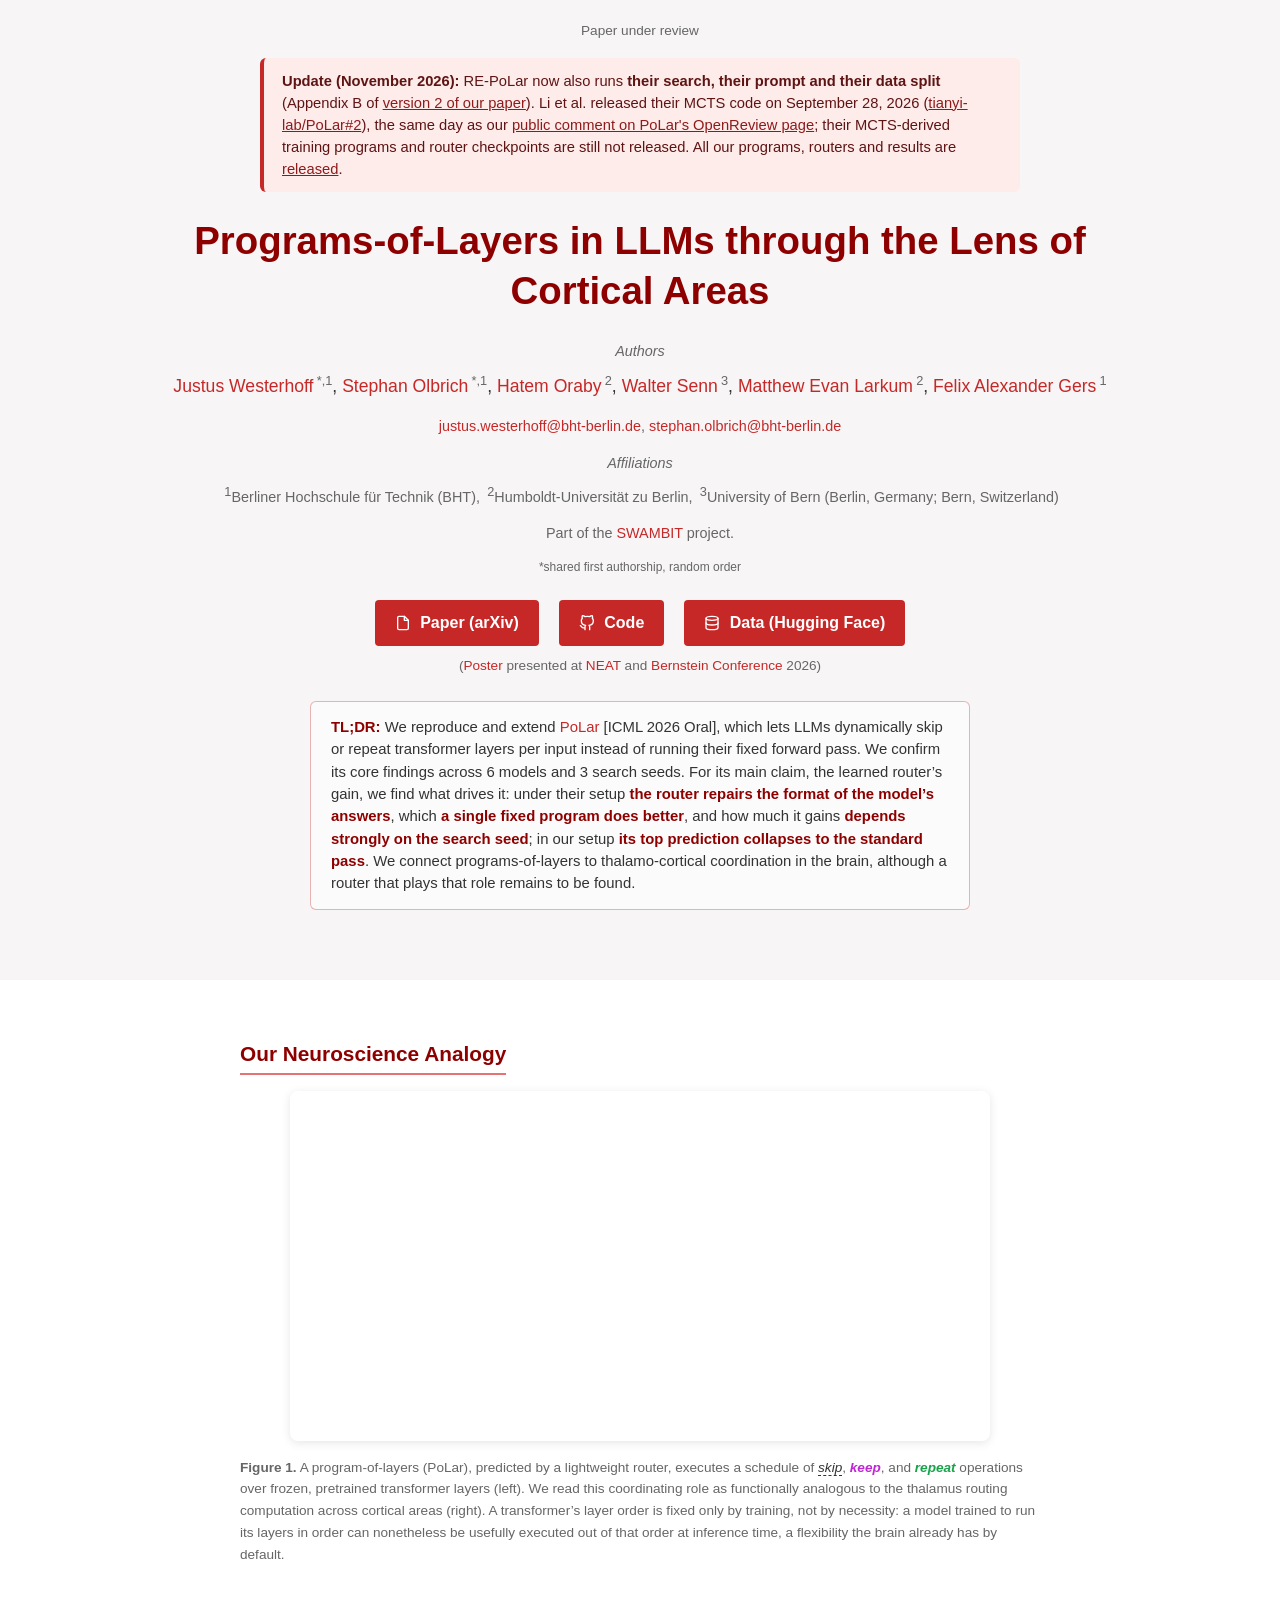
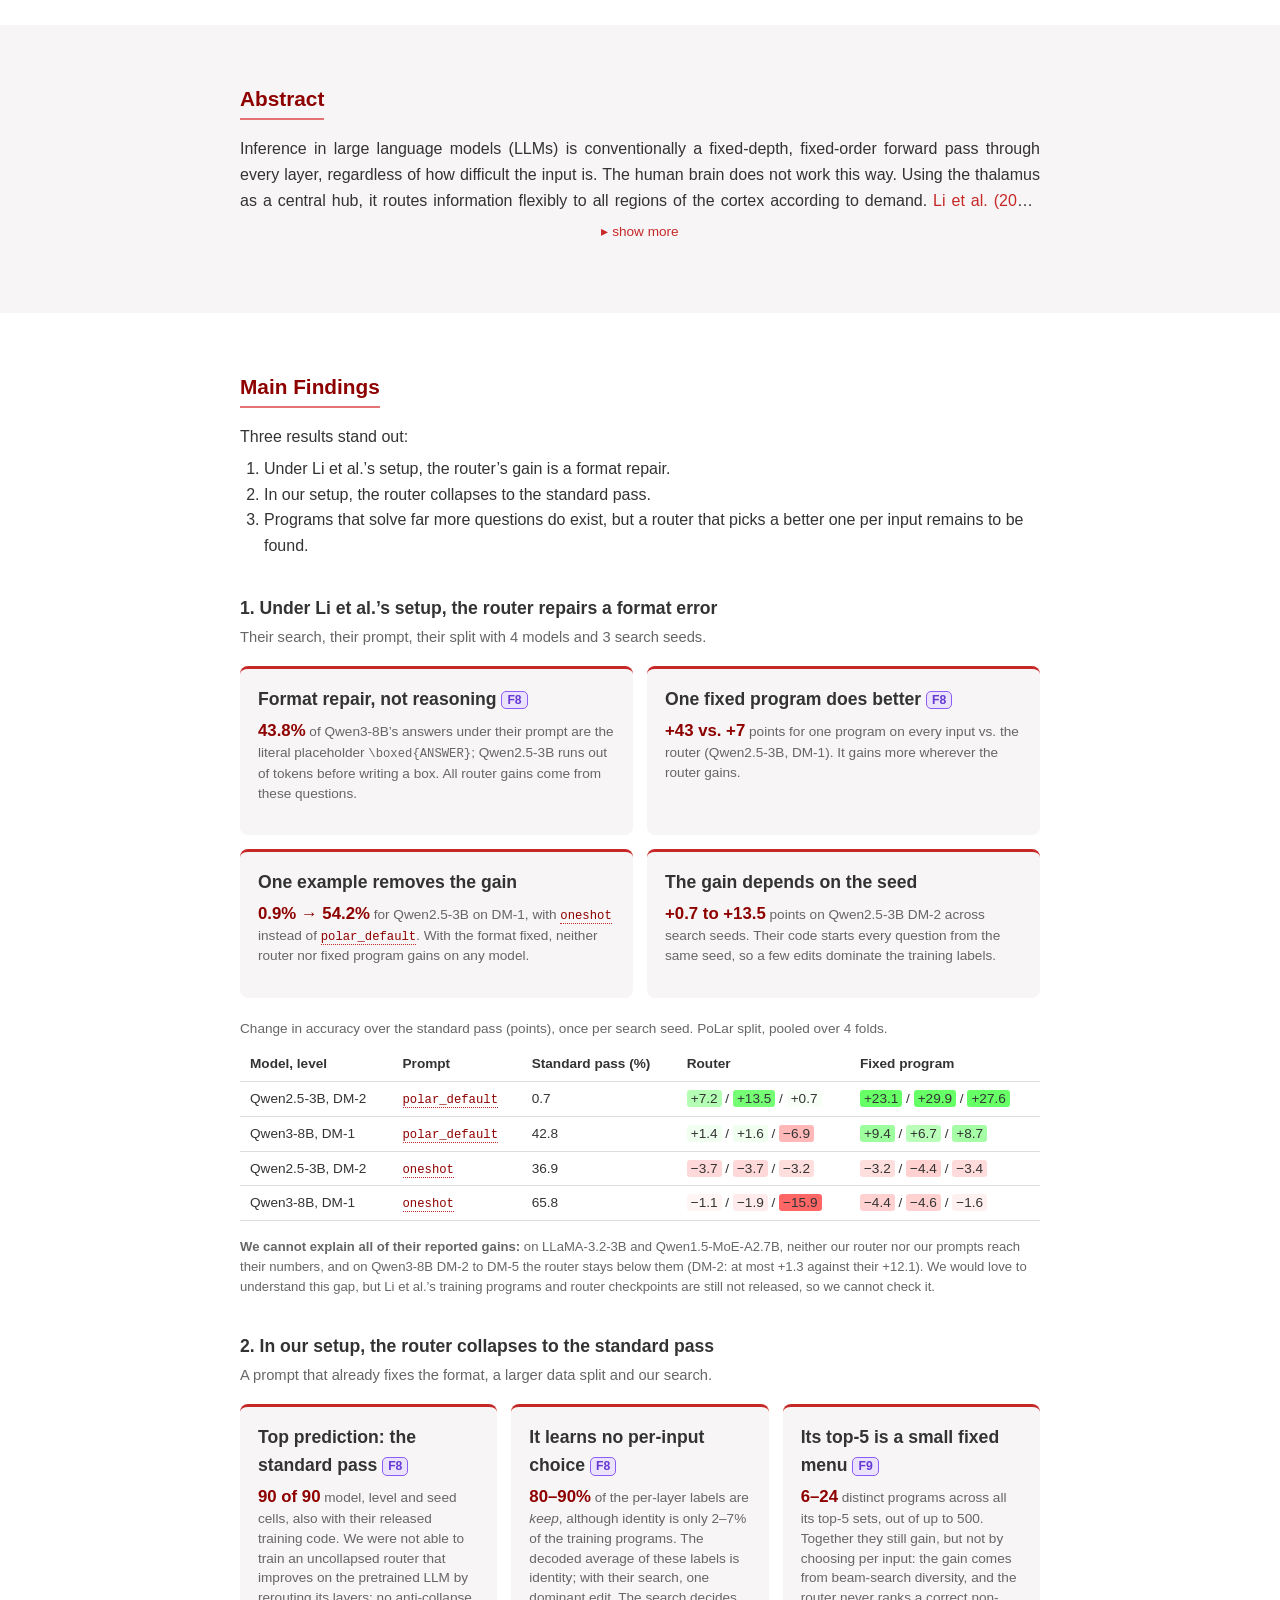
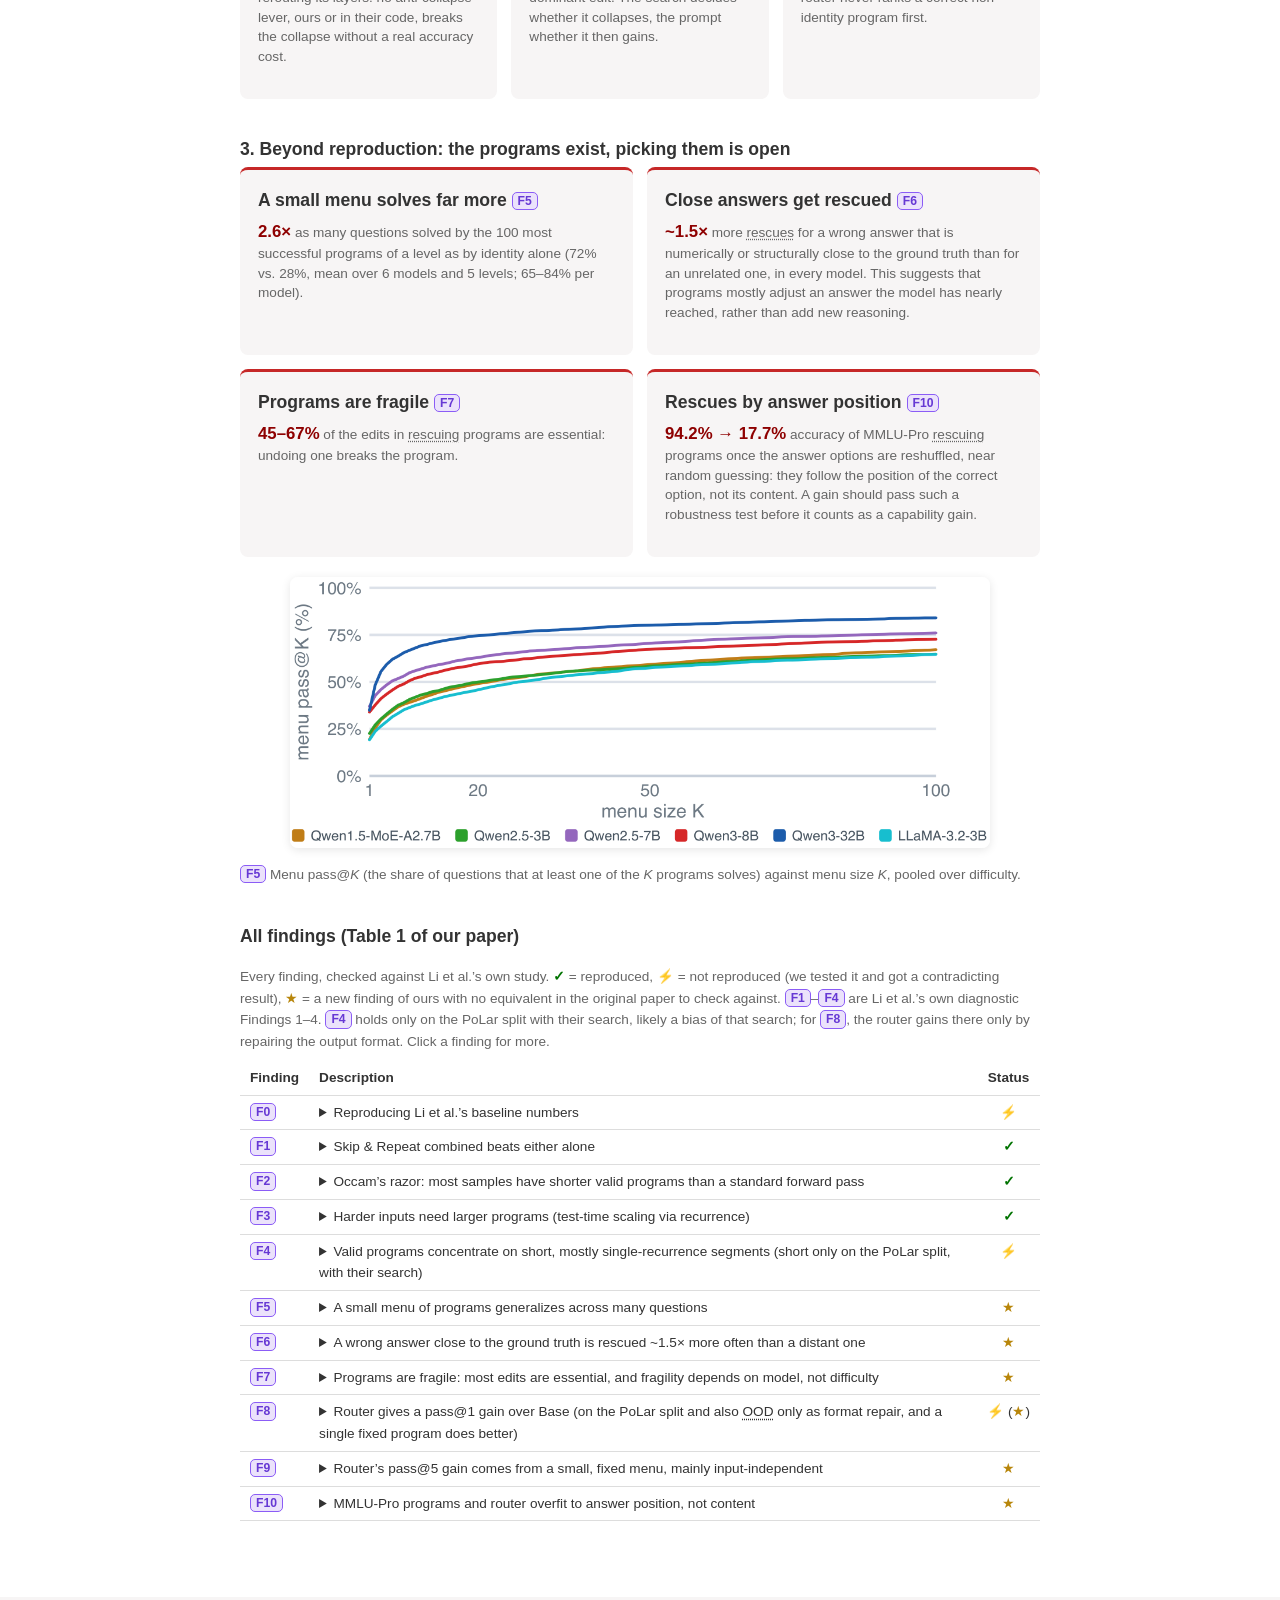
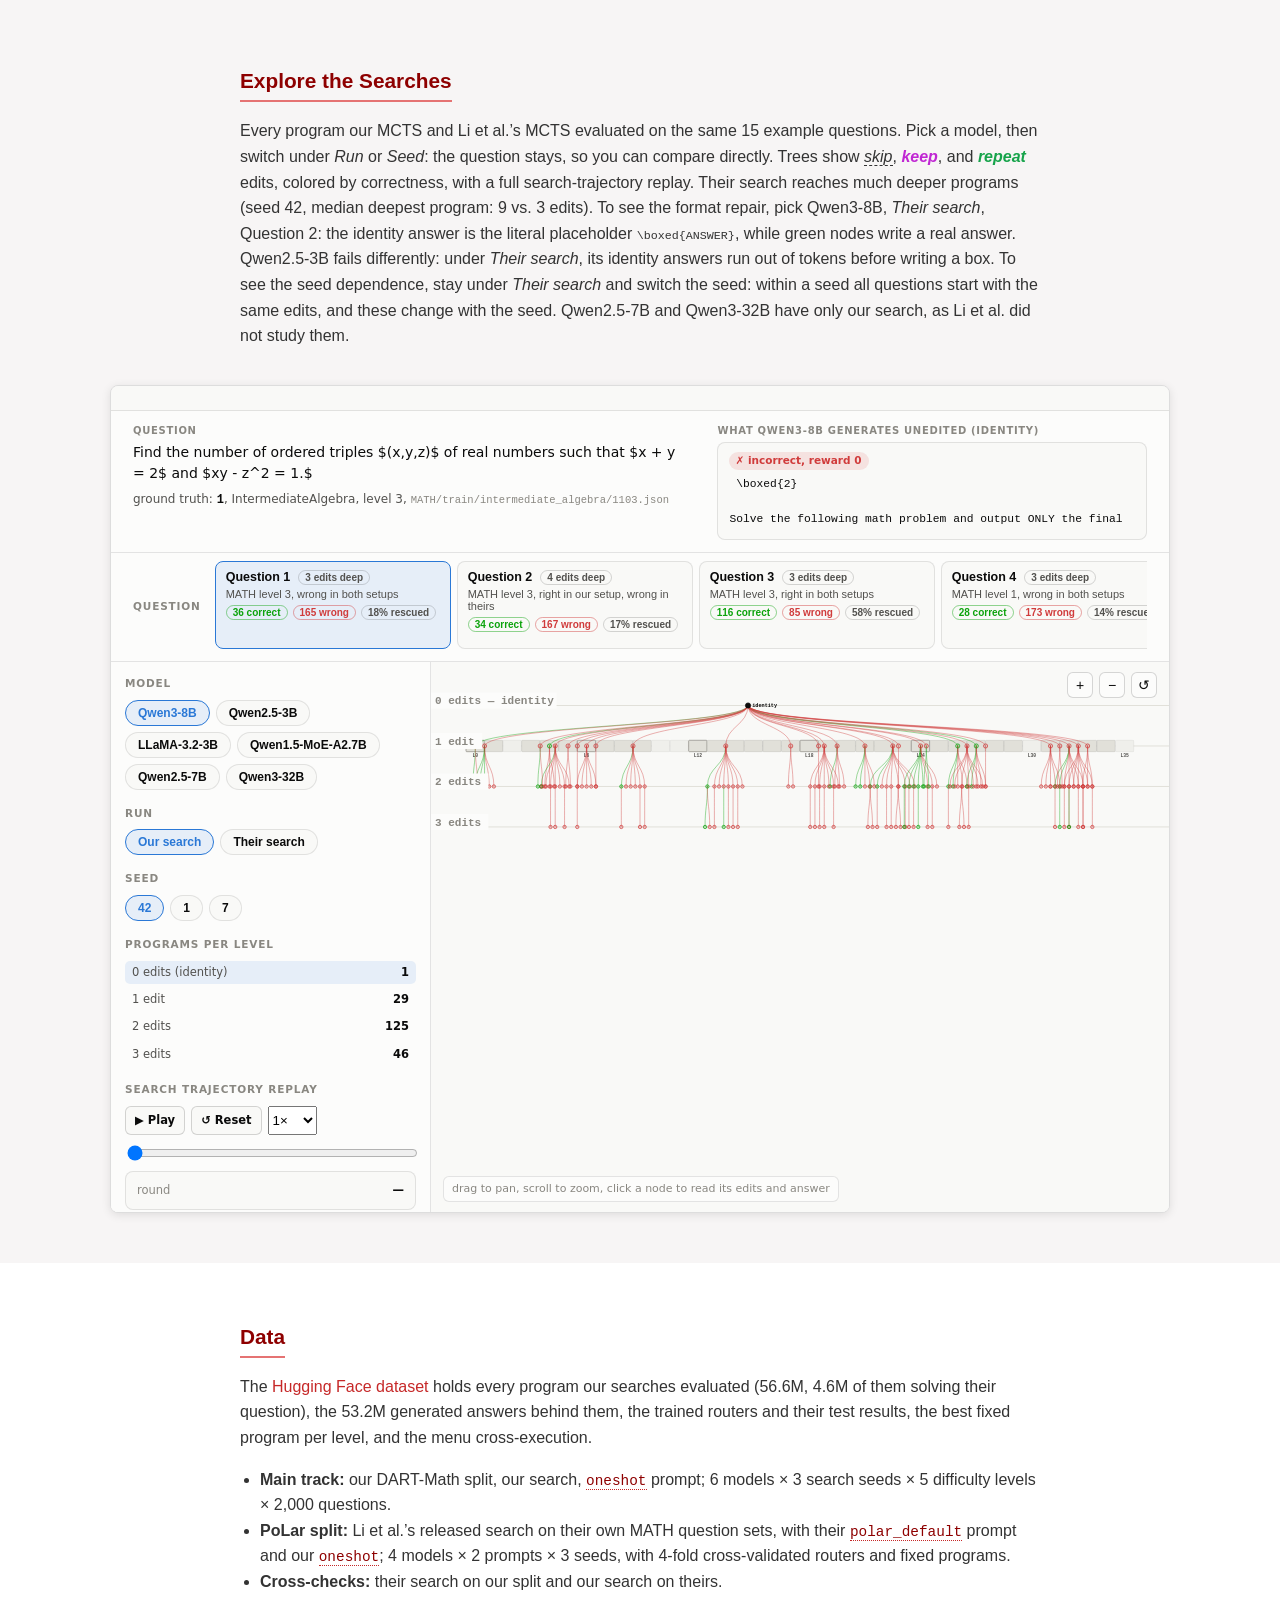
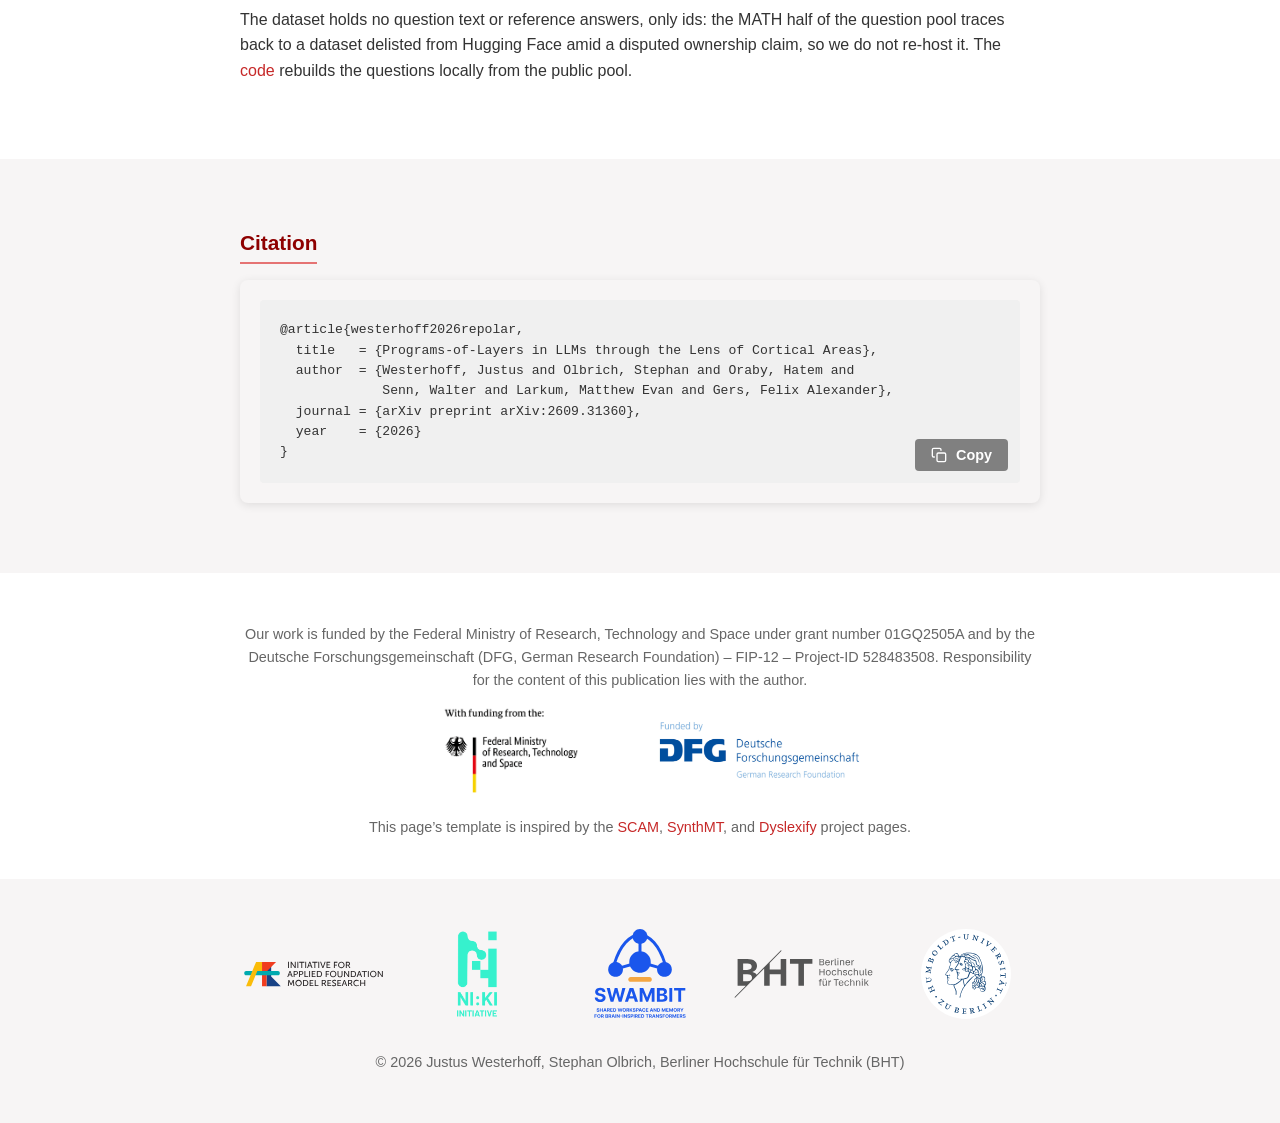
==== commit 3ea01cb4: "Project page: v2 arXiv link, numbered main results, tile titles first, colored deltas" ====
--- a/index.html
+++ b/index.html
@@ -44,8 +44,8 @@
             <p class="status-note">Paper under review</p>
             <div class="notice-banner">
                 <strong>Update (November 2026):</strong> RE-PoLar now also runs
-                <strong>their search, their prompt and their data split</strong> (Appendix B of version 2
-                of our paper, on arXiv soon).
+                <strong>their search, their prompt and their data split</strong> (Appendix B of
+                <a href="https://arxiv.org/abs/2609.31360v2">version 2 of our paper</a>).
                 Li et al. released their MCTS code on September 28, 2026
                 (<a href="https://github.com/tianyi-lab/PoLar/issues/2">tianyi-lab/PoLar#2</a>), the same day as our
                 <a href="https://openreview.net/forum?id=pl10b6EQAN">public comment on PoLar's OpenReview page</a>;
@@ -166,32 +166,32 @@
     <section class="findings">
         <div class="container">
             <h2 class="section-heading">Main Findings</h2>
-            <p class="section-intro">Three results stand out. Under Li et al.&rsquo;s setup, the router&rsquo;s gain is a format
-                repair. In our setup, the router collapses to the standard pass. And programs that solve far more
-                questions do exist, but a router that picks a better one per input remains to be found.</p>
-
-            <h3>Under Li et al.&rsquo;s setup, the router repairs a format error</h3>
+            <p class="section-intro">Three results stand out:</p>
+            <ol class="section-intro-list">
+                <li>Under Li et al.&rsquo;s setup, the router&rsquo;s gain is a format repair.</li>
+                <li>In our setup, the router collapses to the standard pass.</li>
+                <li>Programs that solve far more questions do exist, but a router that picks a better one per input
+                    remains to be found.</li>
+            </ol>
+
+            <h3>1. Under Li et al.&rsquo;s setup, the router repairs a format error</h3>
             <p class="lead">Their search, their prompt, their split with 4 models and 3 search seeds.</p>
             <div class="tiles">
                 <div class="tile">
                     <div class="tile-title">Format repair, not reasoning <span class="ftag">F8</span></div>
-                    <div class="tile-stat">43.8%</div>
-                    <p>of Qwen3-8B&rsquo;s answers under their prompt are the literal placeholder <code>\boxed{ANSWER}</code>; Qwen2.5-3B runs out of tokens before writing a box. All router gains come from these questions.</p>
+                    <p><span class="tile-stat">43.8%</span> of Qwen3-8B&rsquo;s answers under their prompt are the literal placeholder <code>\boxed{ANSWER}</code>; Qwen2.5-3B runs out of tokens before writing a box. All router gains come from these questions.</p>
                 </div>
                 <div class="tile">
                     <div class="tile-title">One fixed program does better <span class="ftag">F8</span></div>
-                    <div class="tile-stat">+43 vs. +7</div>
-                    <p>points for one program on every input vs. the router (Qwen2.5-3B, DM-1). It gains more wherever the router gains.</p>
+                    <p><span class="tile-stat">+43 vs. +7</span> points for one program on every input vs. the router (Qwen2.5-3B, DM-1). It gains more wherever the router gains.</p>
                 </div>
                 <div class="tile">
                     <div class="tile-title">One example removes the gain</div>
-                    <div class="tile-stat">0.9% &rarr; 54.2%</div>
-                    <p>For Qwen2.5-3B on DM-1, with <button class="prompt-term" data-prompt="oneshot">oneshot</button> instead of <button class="prompt-term" data-prompt="polar_default">polar_default</button>. With the format fixed, neither router nor fixed program gains on any model.</p>
+                    <p><span class="tile-stat">0.9% &rarr; 54.2%</span> for Qwen2.5-3B on DM-1, with <button class="prompt-term" data-prompt="oneshot">oneshot</button> instead of <button class="prompt-term" data-prompt="polar_default">polar_default</button>. With the format fixed, neither router nor fixed program gains on any model.</p>
                 </div>
                 <div class="tile">
                     <div class="tile-title">The gain depends on the seed</div>
-                    <div class="tile-stat">+0.7 to +13.5</div>
-                    <p>points on Qwen2.5-3B DM-2 across search seeds. Their code starts every question from the same seed, so a few edits dominate the training labels.</p>
+                    <p><span class="tile-stat">+0.7 to +13.5</span> points on Qwen2.5-3B DM-2 across search seeds. Their code starts every question from the same seed, so a few edits dominate the training labels.</p>
                 </div>
             </div>
             <div class="table-wrap">
@@ -204,13 +204,13 @@
                     </thead>
                     <tbody>
                         <tr><td>Qwen2.5-3B, DM-2</td><td><button class="prompt-term" data-prompt="polar_default">polar_default</button></td><td>0.7</td>
-                            <td>+7.2 / +13.5 / +0.7</td><td>+23.1 / +29.9 / +27.6</td></tr>
+                            <td><span class="delta" style="background-color:rgb(181,255,181)">+7.2</span> / <span class="delta" style="background-color:rgb(117,255,117)">+13.5</span> / <span class="delta" style="background-color:rgb(247,255,247)">+0.7</span></td><td><span class="delta" style="background-color:rgb(102,255,102)">+23.1</span> / <span class="delta" style="background-color:rgb(102,255,102)">+29.9</span> / <span class="delta" style="background-color:rgb(102,255,102)">+27.6</span></td></tr>
                         <tr><td>Qwen3-8B, DM-1</td><td><button class="prompt-term" data-prompt="polar_default">polar_default</button></td><td>42.8</td>
-                            <td>+1.4 / +1.6 / &minus;6.9</td><td>+9.4 / +6.7 / +8.7</td></tr>
+                            <td><span class="delta" style="background-color:rgb(240,255,240)">+1.4</span> / <span class="delta" style="background-color:rgb(240,255,240)">+1.6</span> / <span class="delta" style="background-color:rgb(255,184,184)">&minus;6.9</span></td><td><span class="delta" style="background-color:rgb(158,255,158)">+9.4</span> / <span class="delta" style="background-color:rgb(186,255,186)">+6.7</span> / <span class="delta" style="background-color:rgb(166,255,166)">+8.7</span></td></tr>
                         <tr><td>Qwen2.5-3B, DM-2</td><td><button class="prompt-term" data-prompt="oneshot">oneshot</button></td><td>36.9</td>
-                            <td>&minus;3.7 / &minus;3.7 / &minus;3.2</td><td>&minus;3.2 / &minus;4.4 / &minus;3.4</td></tr>
+                            <td><span class="delta" style="background-color:rgb(255,217,217)">&minus;3.7</span> / <span class="delta" style="background-color:rgb(255,217,217)">&minus;3.7</span> / <span class="delta" style="background-color:rgb(255,222,222)">&minus;3.2</span></td><td><span class="delta" style="background-color:rgb(255,222,222)">&minus;3.2</span> / <span class="delta" style="background-color:rgb(255,209,209)">&minus;4.4</span> / <span class="delta" style="background-color:rgb(255,219,219)">&minus;3.4</span></td></tr>
                         <tr><td>Qwen3-8B, DM-1</td><td><button class="prompt-term" data-prompt="oneshot">oneshot</button></td><td>65.8</td>
-                            <td>&minus;1.1 / &minus;1.9 / &minus;15.9</td><td>&minus;4.4 / &minus;4.6 / &minus;1.6</td></tr>
+                            <td><span class="delta" style="background-color:rgb(255,245,245)">&minus;1.1</span> / <span class="delta" style="background-color:rgb(255,235,235)">&minus;1.9</span> / <span class="delta" style="background-color:rgb(255,102,102)">&minus;15.9</span></td><td><span class="delta" style="background-color:rgb(255,209,209)">&minus;4.4</span> / <span class="delta" style="background-color:rgb(255,209,209)">&minus;4.6</span> / <span class="delta" style="background-color:rgb(255,240,240)">&minus;1.6</span></td></tr>
                     </tbody>
                 </table>
             </div>
@@ -219,47 +219,40 @@
                 below them (DM-2: at most +1.3 against their +12.1). We would love to understand this gap, but Li et al.&rsquo;s
                 training programs and router checkpoints are still not released, so we cannot check it.</p>
 
-            <h3>In our setup, the router collapses to the standard pass</h3>
+            <h3>2. In our setup, the router collapses to the standard pass</h3>
             <p class="lead">A prompt that already fixes the format, a larger data split and our search.</p>
             <div class="tiles tiles-3">
                 <div class="tile">
                     <div class="tile-title">Top prediction: the standard pass <span class="ftag">F8</span></div>
-                    <div class="tile-stat">90 of 90</div>
-                    <p>model, level and seed cells, also with their released training code. We were not able to train an uncollapsed router that improves on the pretrained LLM by rerouting its layers: no anti-collapse lever, ours or in their code, breaks the collapse without a real accuracy cost.</p>
+                    <p><span class="tile-stat">90 of 90</span> model, level and seed cells, also with their released training code. We were not able to train an uncollapsed router that improves on the pretrained LLM by rerouting its layers: no anti-collapse lever, ours or in their code, breaks the collapse without a real accuracy cost.</p>
                 </div>
                 <div class="tile">
                     <div class="tile-title">It learns no per-input choice <span class="ftag">F8</span></div>
-                    <div class="tile-stat">80&ndash;90%</div>
-                    <p>of the per-layer labels are <em>keep</em>, although identity is only 2&ndash;7% of the training programs. The decoded average of these labels is identity; with their search, one dominant edit. The search decides whether it collapses, the prompt whether it then gains.</p>
+                    <p><span class="tile-stat">80&ndash;90%</span> of the per-layer labels are <em>keep</em>, although identity is only 2&ndash;7% of the training programs. The decoded average of these labels is identity; with their search, one dominant edit. The search decides whether it collapses, the prompt whether it then gains.</p>
                 </div>
                 <div class="tile">
                     <div class="tile-title">Its top-5 is a small fixed menu <span class="ftag">F9</span></div>
-                    <div class="tile-stat">6&ndash;24</div>
-                    <p>distinct programs across all its top-5 sets, out of up to 500. Together they still gain, but not by choosing per input: the gain comes from beam-search diversity, and the router never ranks a correct non-identity program first.</p>
-                </div>
-            </div>
-
-            <h3>Beyond reproduction: the programs exist, picking them is open</h3>
+                    <p><span class="tile-stat">6&ndash;24</span> distinct programs across all its top-5 sets, out of up to 500. Together they still gain, but not by choosing per input: the gain comes from beam-search diversity, and the router never ranks a correct non-identity program first.</p>
+                </div>
+            </div>
+
+            <h3>3. Beyond reproduction: the programs exist, picking them is open</h3>
             <div class="tiles">
                 <div class="tile">
                     <div class="tile-title">A small menu solves far more <span class="ftag">F5</span></div>
-                    <div class="tile-stat">2.6&times;</div>
-                    <p>as many questions solved by the 100 most successful programs of a level as by identity alone (72% vs. 28%, mean over 6 models and 5 levels; 65&ndash;84% per model).</p>
+                    <p><span class="tile-stat">2.6&times;</span> as many questions solved by the 100 most successful programs of a level as by identity alone (72% vs. 28%, mean over 6 models and 5 levels; 65&ndash;84% per model).</p>
                 </div>
                 <div class="tile">
                     <div class="tile-title">Close answers get rescued <span class="ftag">F6</span></div>
-                    <div class="tile-stat">~1.5&times;</div>
-                    <p>more <button class="def-term" data-tip="A program is rescuing for a question if the standard pass answers it wrong but the program answers it right.">rescues</button> for a wrong answer that is numerically or structurally close to the ground truth than for an unrelated one, in every model. This suggests that programs mostly adjust an answer the model has nearly reached, rather than add new reasoning.</p>
+                    <p><span class="tile-stat">~1.5&times;</span> more <button class="def-term" data-tip="A program is rescuing for a question if the standard pass answers it wrong but the program answers it right.">rescues</button> for a wrong answer that is numerically or structurally close to the ground truth than for an unrelated one, in every model. This suggests that programs mostly adjust an answer the model has nearly reached, rather than add new reasoning.</p>
                 </div>
                 <div class="tile">
                     <div class="tile-title">Programs are fragile <span class="ftag">F7</span></div>
-                    <div class="tile-stat">45&ndash;67%</div>
-                    <p>of the edits in <button class="def-term" data-tip="A program is rescuing for a question if the standard pass answers it wrong but the program answers it right.">rescuing</button> programs are essential: undoing one breaks the program.</p>
+                    <p><span class="tile-stat">45&ndash;67%</span> of the edits in <button class="def-term" data-tip="A program is rescuing for a question if the standard pass answers it wrong but the program answers it right.">rescuing</button> programs are essential: undoing one breaks the program.</p>
                 </div>
                 <div class="tile">
                     <div class="tile-title">Rescues by answer position <span class="ftag">F10</span></div>
-                    <div class="tile-stat">94.2% &rarr; 17.7%</div>
-                    <p>accuracy of MMLU-Pro <button class="def-term" data-tip="A program is rescuing for a question if the standard pass answers it wrong but the program answers it right.">rescuing</button> programs once the answer options are reshuffled, near random guessing: they follow the position of the correct option, not its content. A gain should pass such a robustness test before it counts as a capability gain.</p>
+                    <p><span class="tile-stat">94.2% &rarr; 17.7%</span> accuracy of MMLU-Pro <button class="def-term" data-tip="A program is rescuing for a question if the standard pass answers it wrong but the program answers it right.">rescuing</button> programs once the answer options are reshuffled, near random guessing: they follow the position of the correct option, not its content. A gain should pass such a robustness test before it counts as a capability gain.</p>
                 </div>
             </div>
             <img class="figure-media" src="media/figures/menu_coverage_by_model.png"
--- a/styles.css
+++ b/styles.css
@@ -307,6 +307,18 @@
     color: var(--text-dark);
 }
 
+.section-intro-list {
+    margin: 0.4rem 0 0;
+    padding-left: 1.5rem;
+    color: var(--text-dark);
+}
+
+/* Paper-style delta chip: red to green, saturating at +-15 pp */
+.delta {
+    padding: 1px 4px;
+    border-radius: 3px;
+}
+
 .findings h3 {
     margin: 2.25rem 0 0.25rem;
     font-size: 1.1rem;
@@ -344,16 +356,17 @@
 }
 
 .tile-title {
+    margin-bottom: 0.35rem;
+    font-size: 1.1rem;
     font-weight: 700;
     color: var(--text-dark);
 }
 
 .tile-stat {
-    margin: 0.2rem 0;
-    font-size: 1.7rem;
+    font-size: 1.05rem;
     font-weight: 700;
-    line-height: 1.2;
     color: var(--primary-dark);
+    white-space: nowrap;
 }
 
 .tile p {
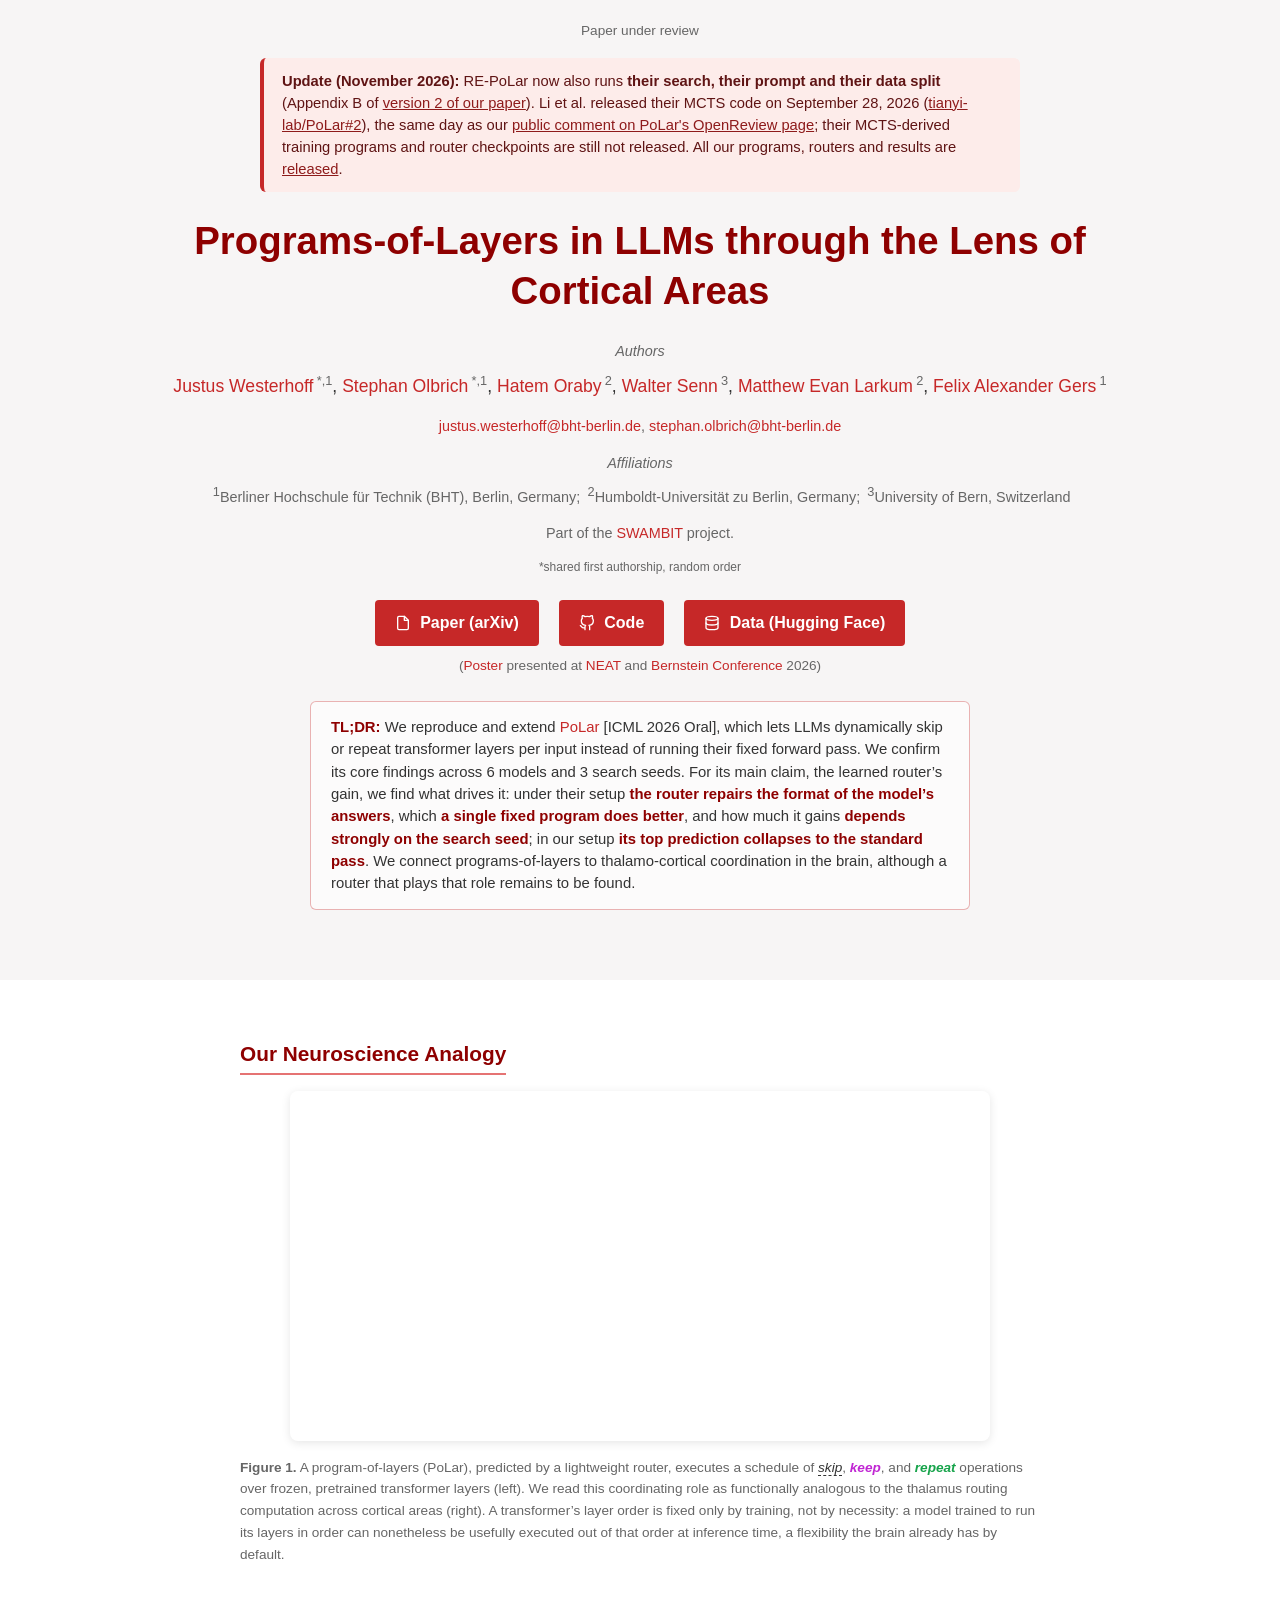
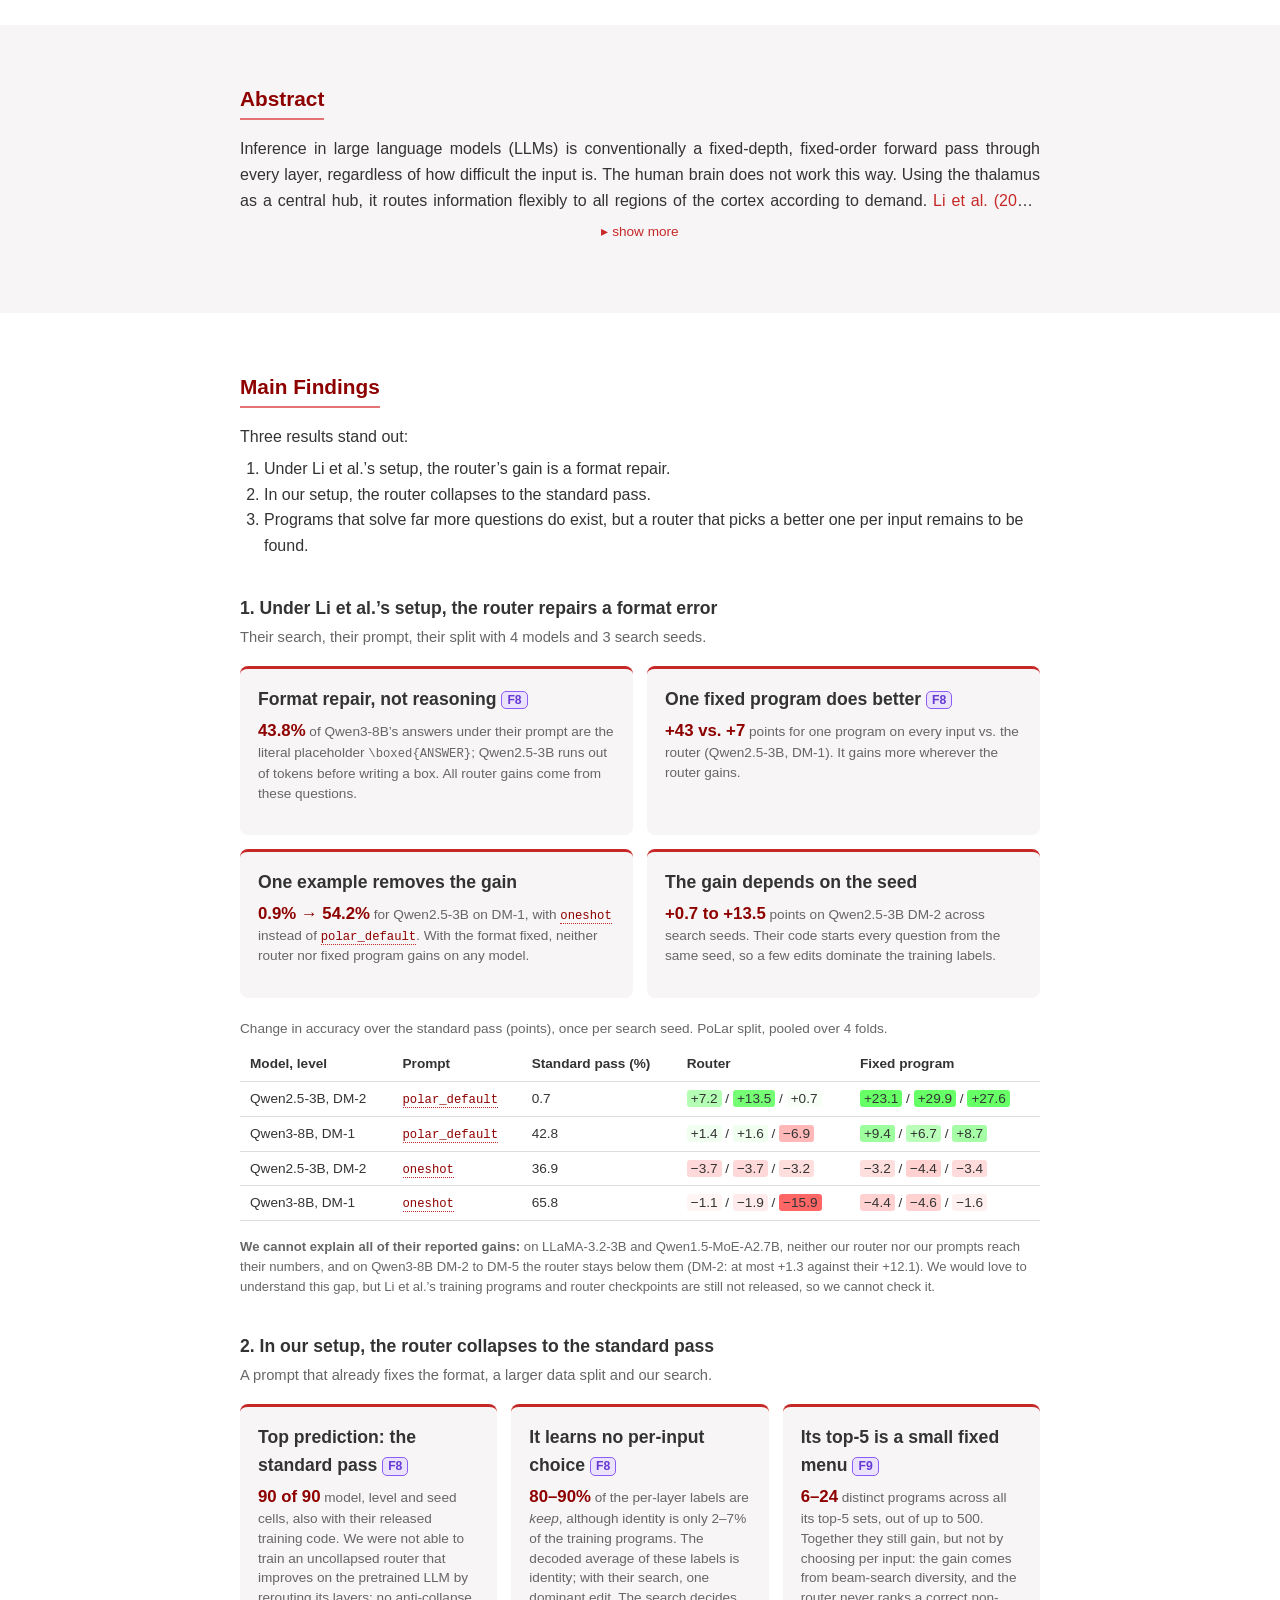
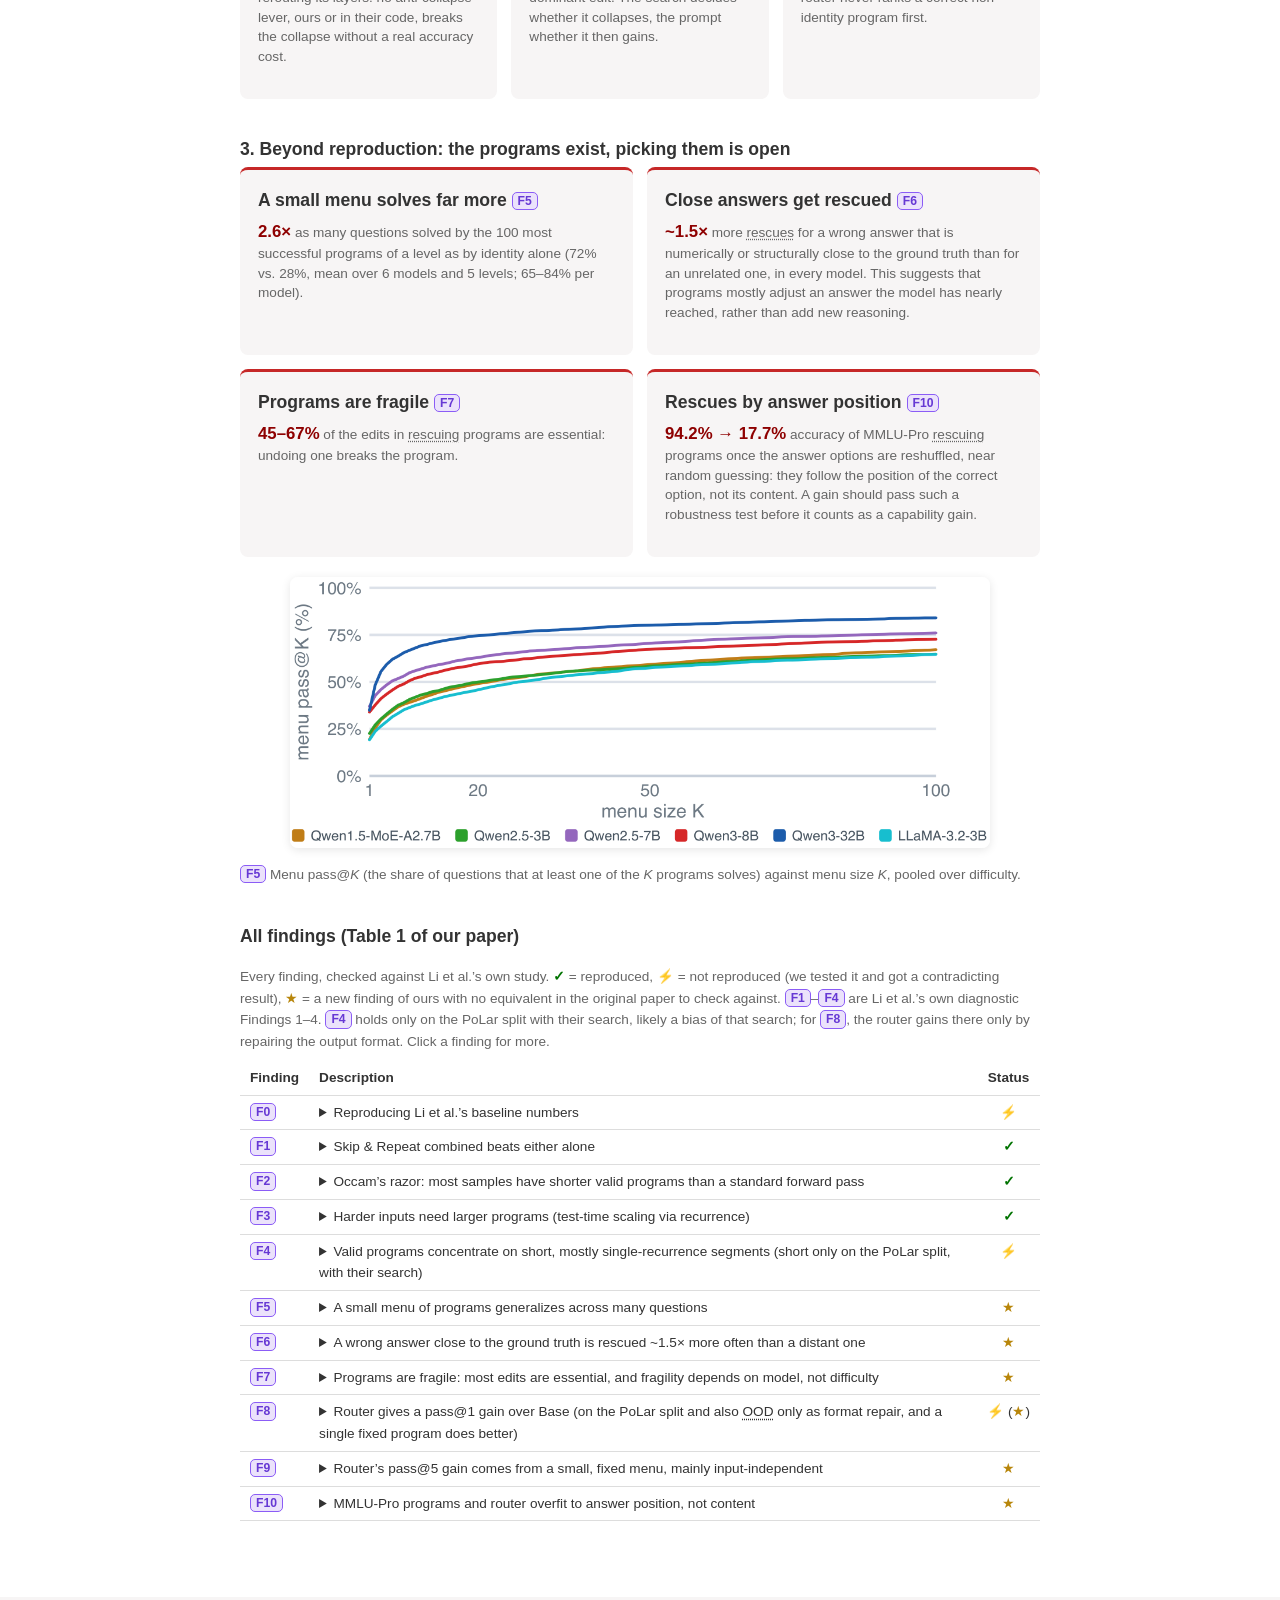
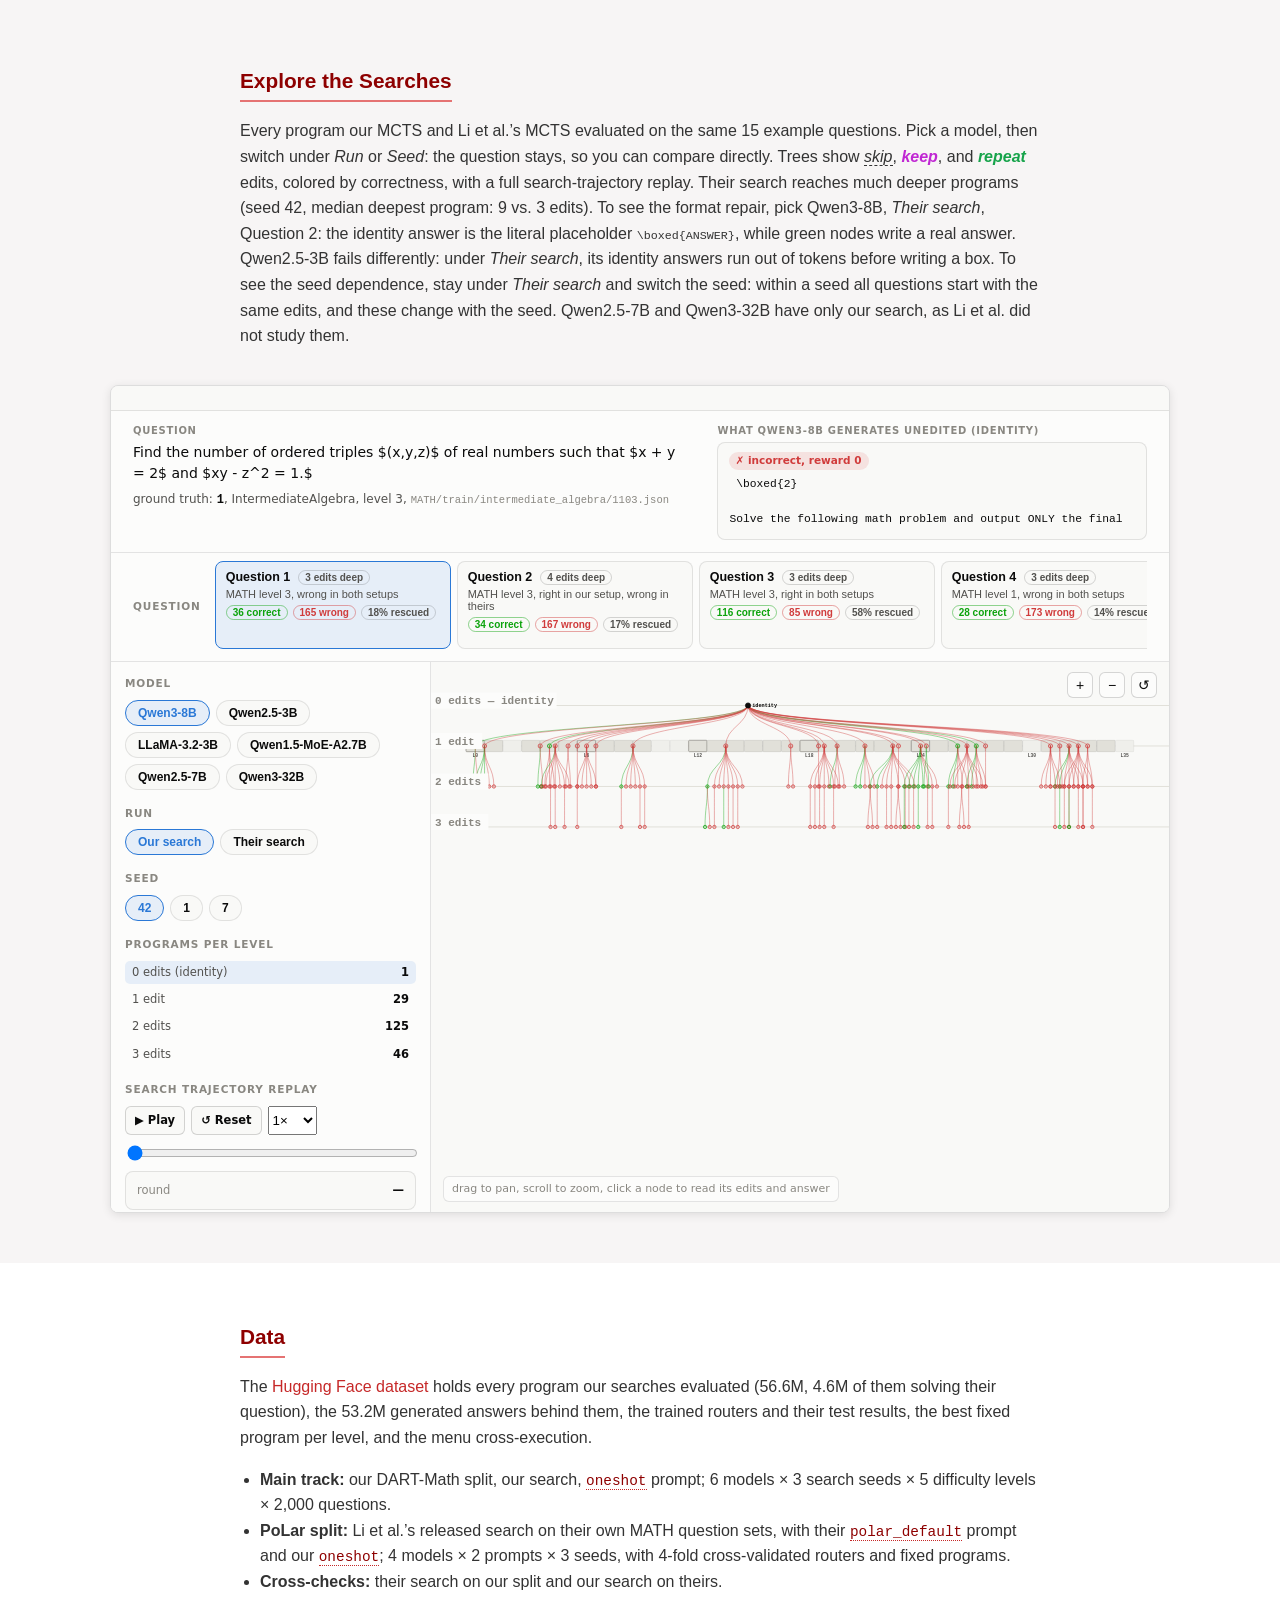
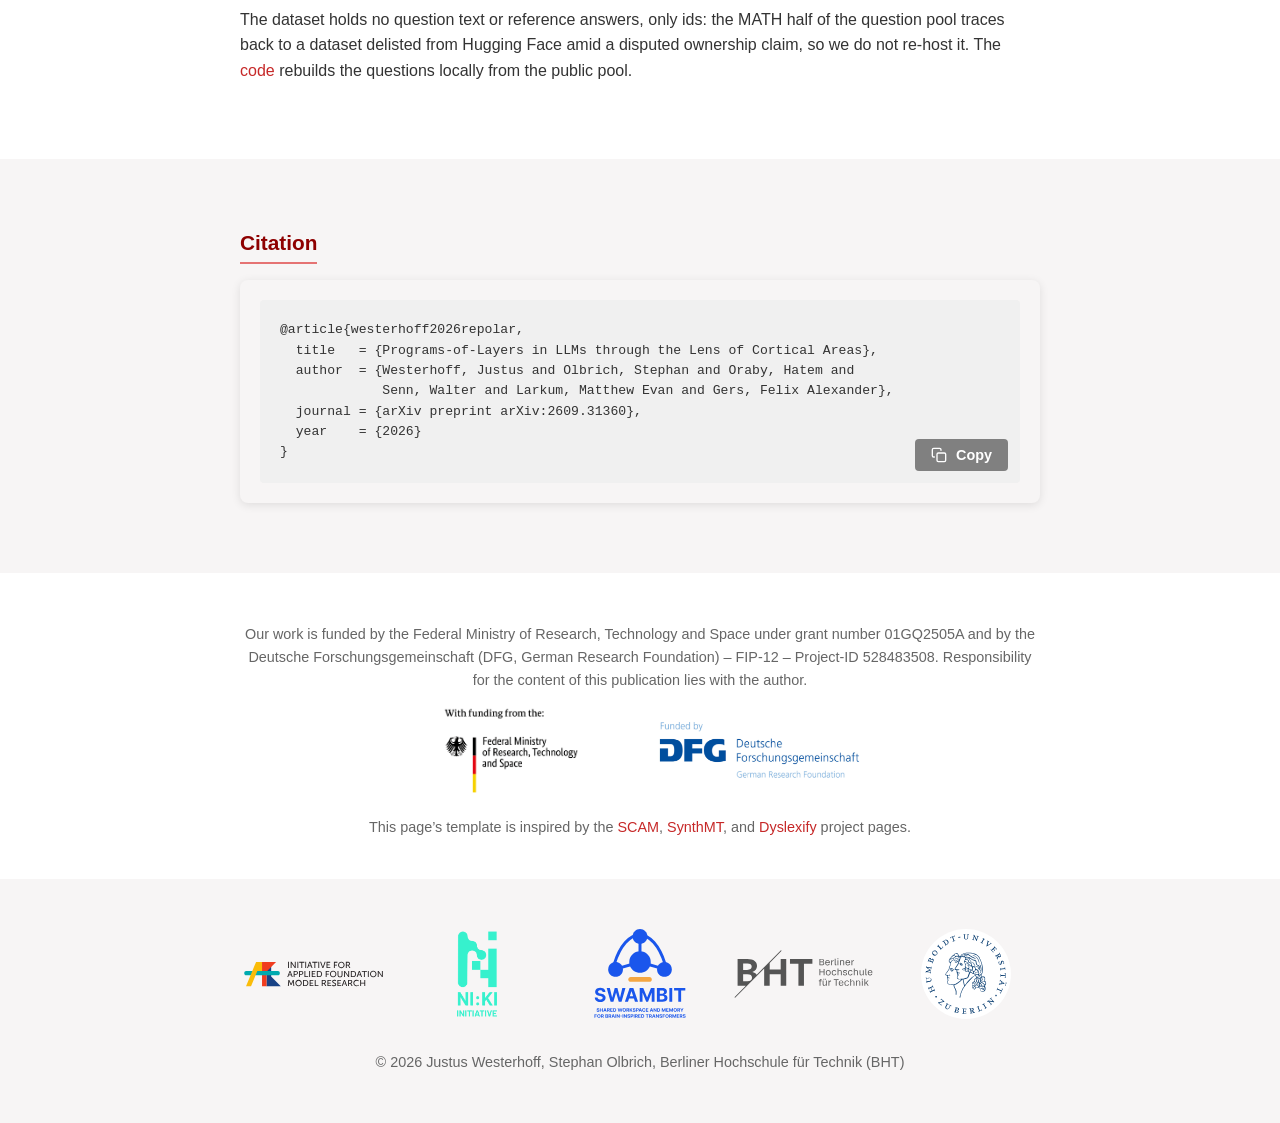
==== commit af820149: "Project page: per-affiliation locations (Bern was read as in Berlin)" ====
--- a/index.html
+++ b/index.html
@@ -76,9 +76,9 @@
                 </p>
                 <p class="header-label">Affiliations</p>
                 <p class="affiliations">
-                    <sup>1</sup>Berliner Hochschule f&uuml;r Technik (BHT), <sup>2</sup>Humboldt-Universit&auml;t zu
-                    Berlin, <sup>3</sup>University of Bern
-                    (Berlin, Germany; Bern, Switzerland)
+                    <sup>1</sup>Berliner Hochschule f&uuml;r Technik (BHT), Berlin, Germany;
+                    <sup>2</sup>Humboldt-Universit&auml;t zu Berlin, Germany;
+                    <sup>3</sup>University of Bern, Switzerland
                 </p>
                 <p class="affiliations">Part of the <a href="https://swambit.github.io/project/" target="_blank"
                         rel="noopener noreferrer">SWAMBIT</a> project.</p>
